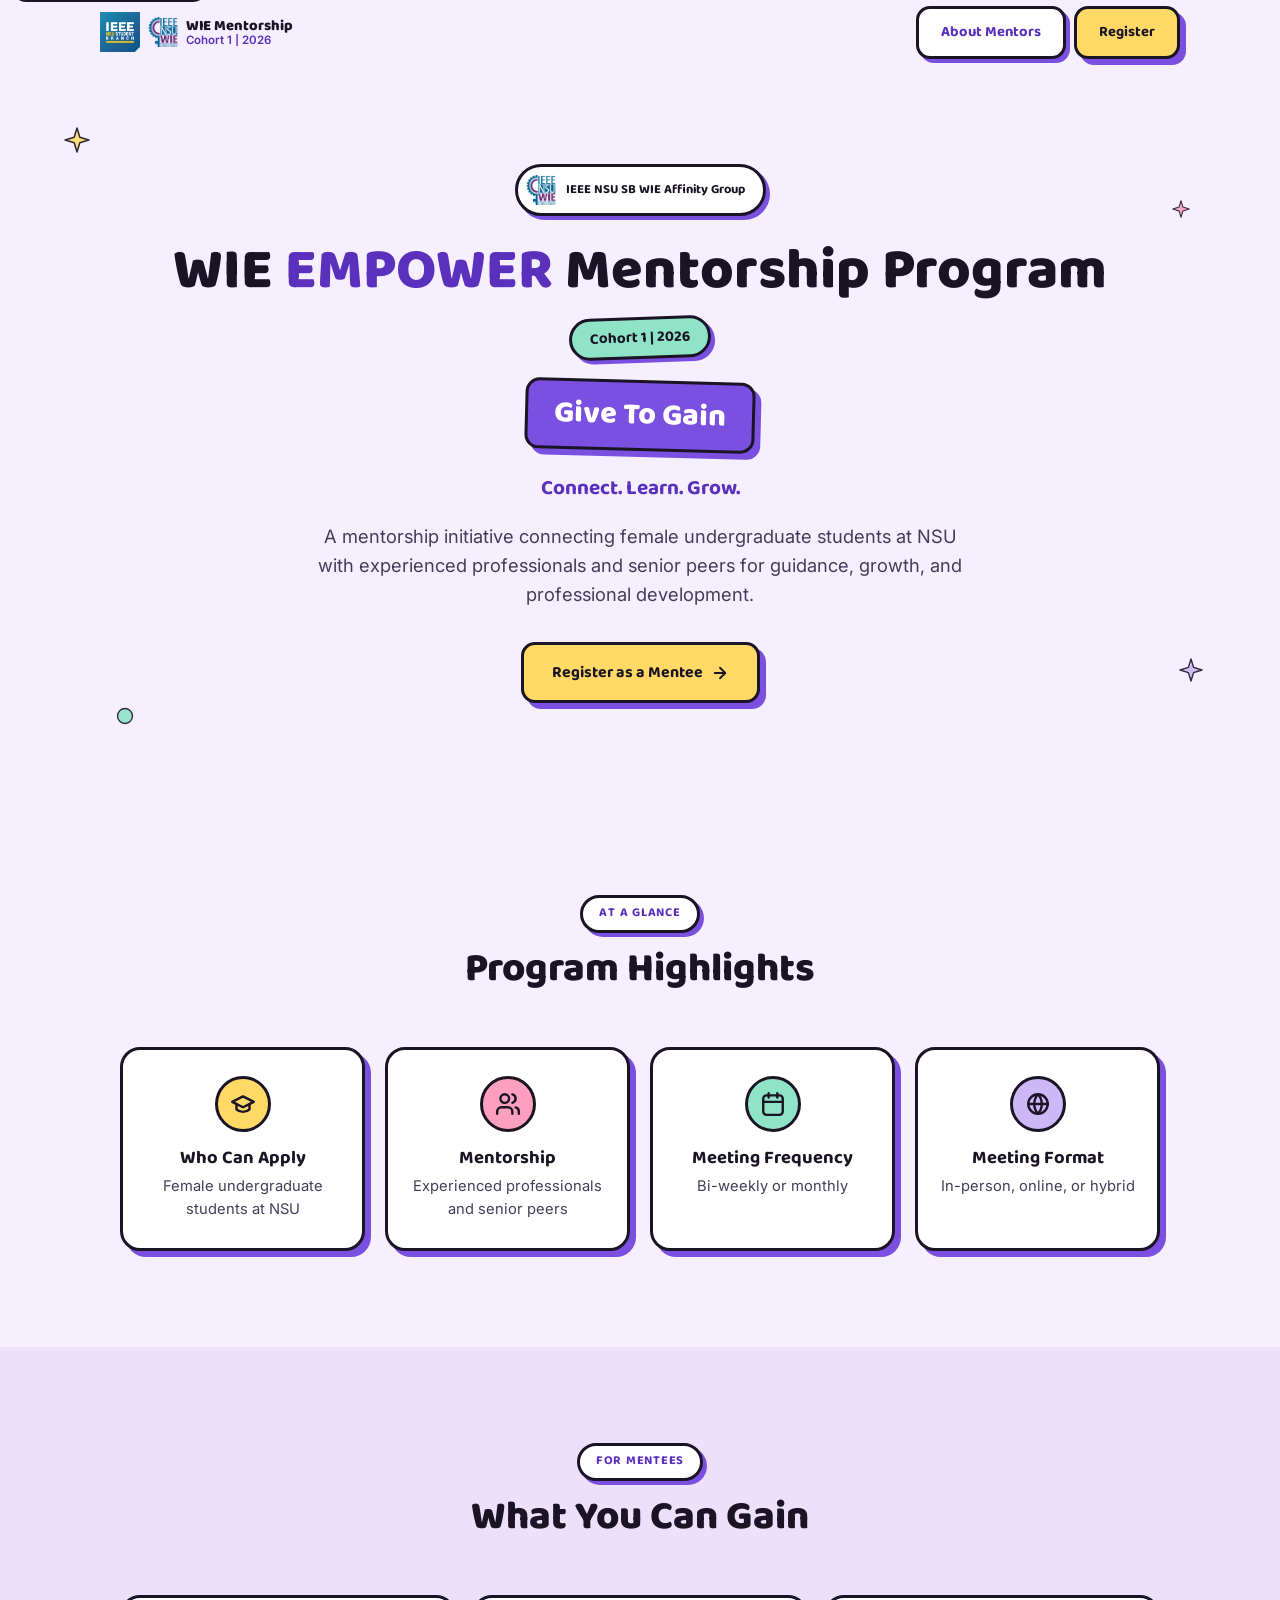
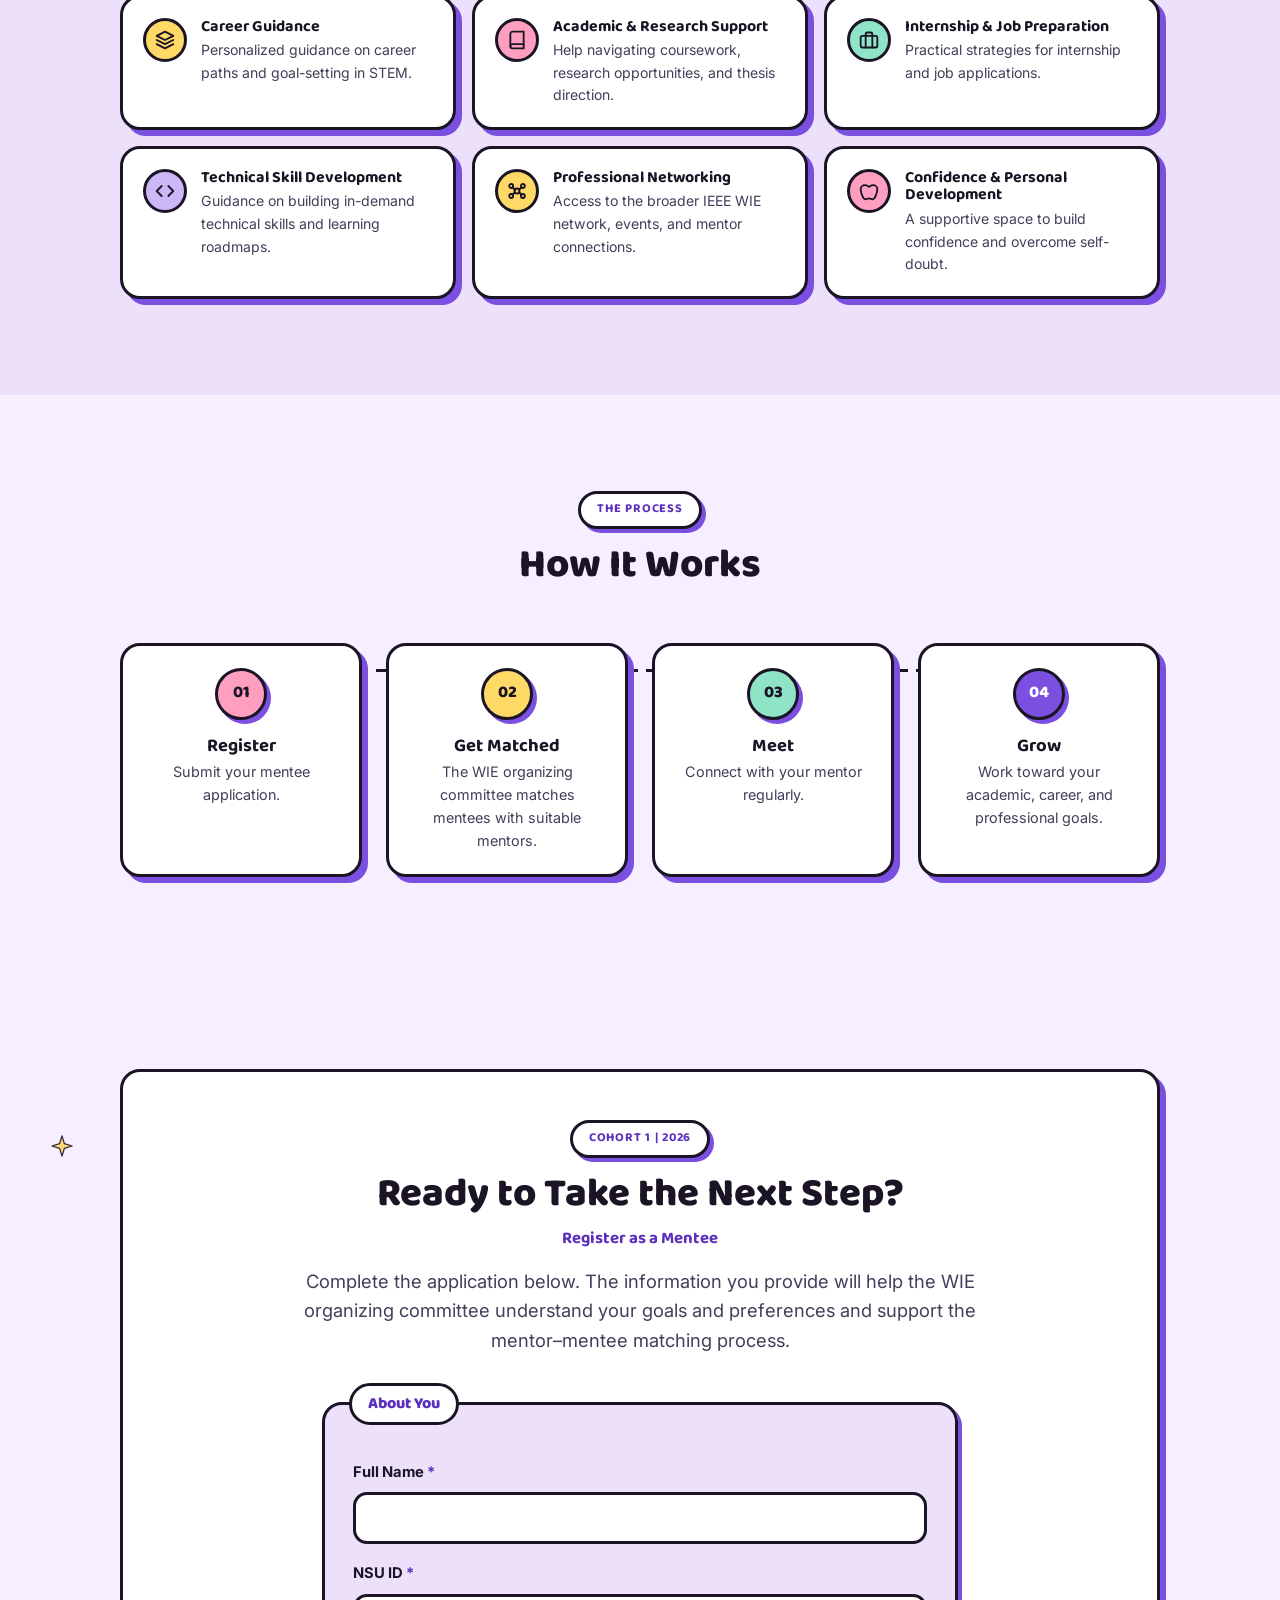
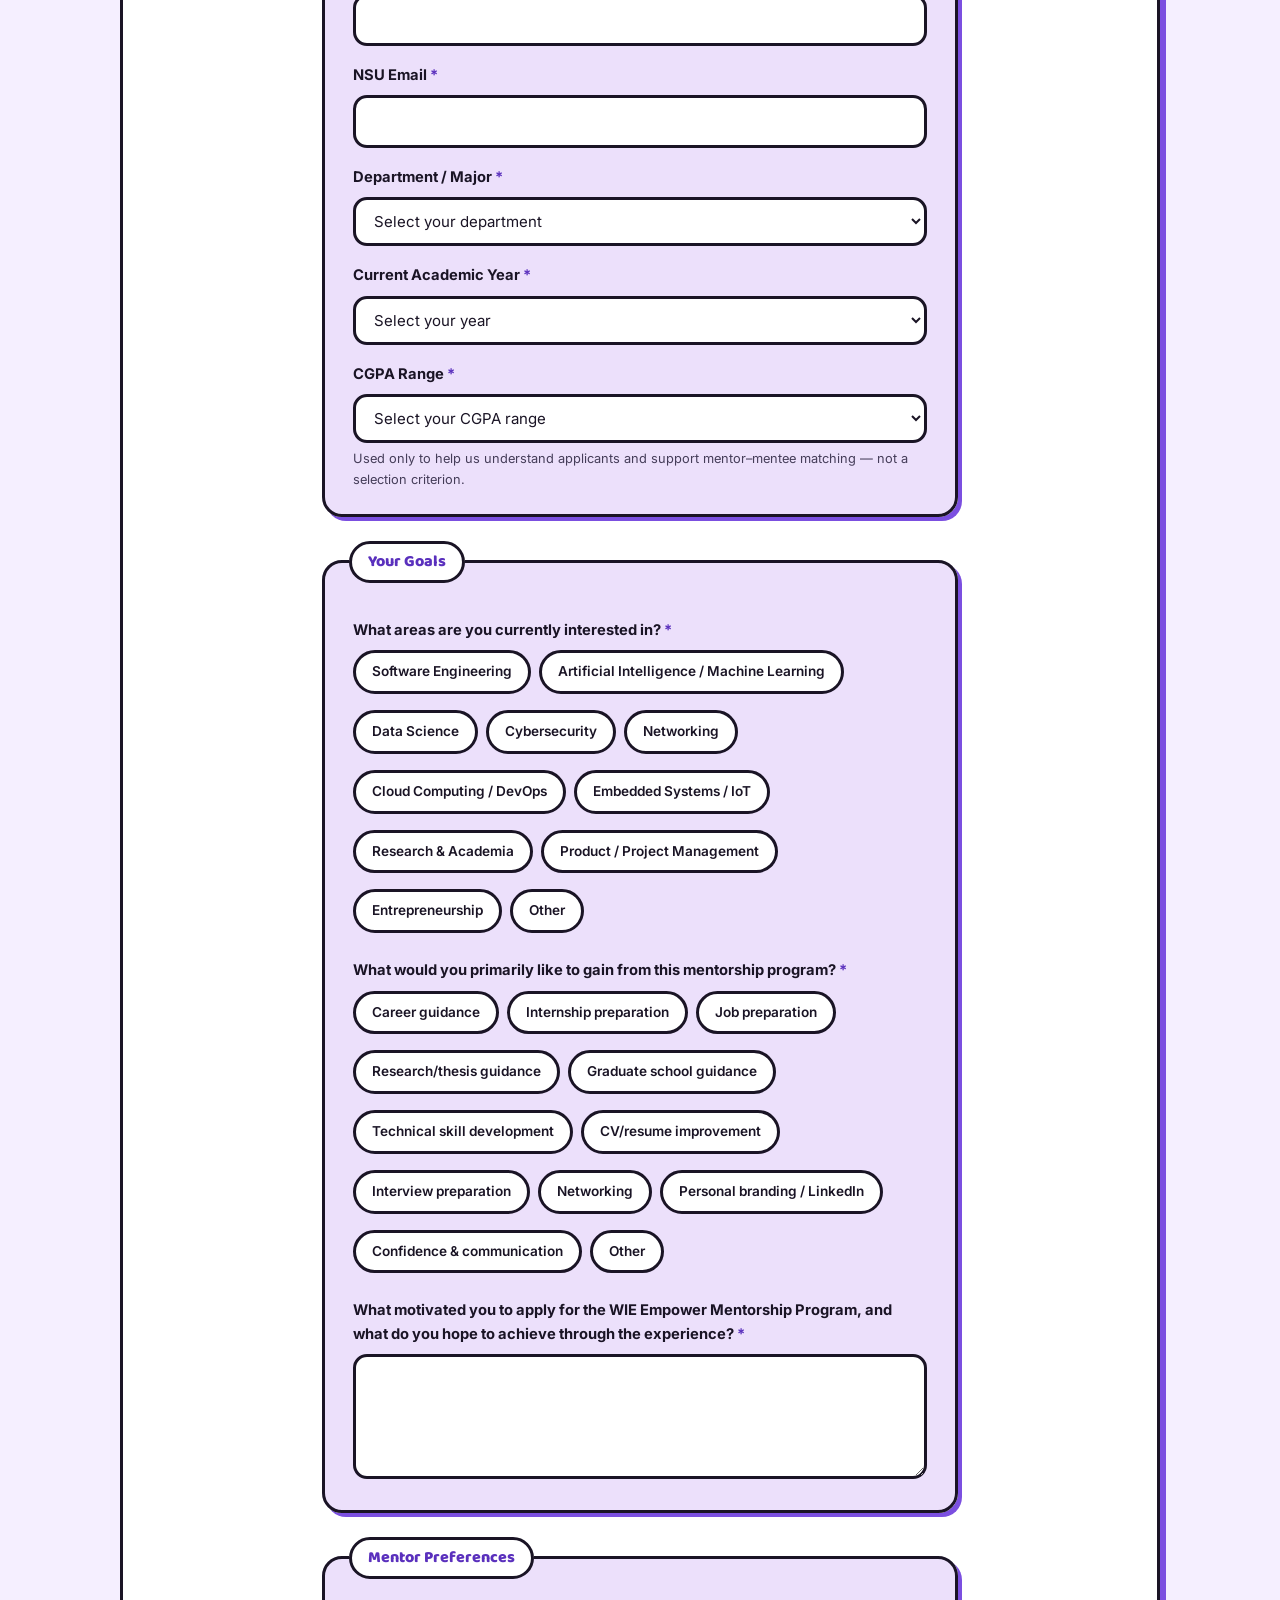
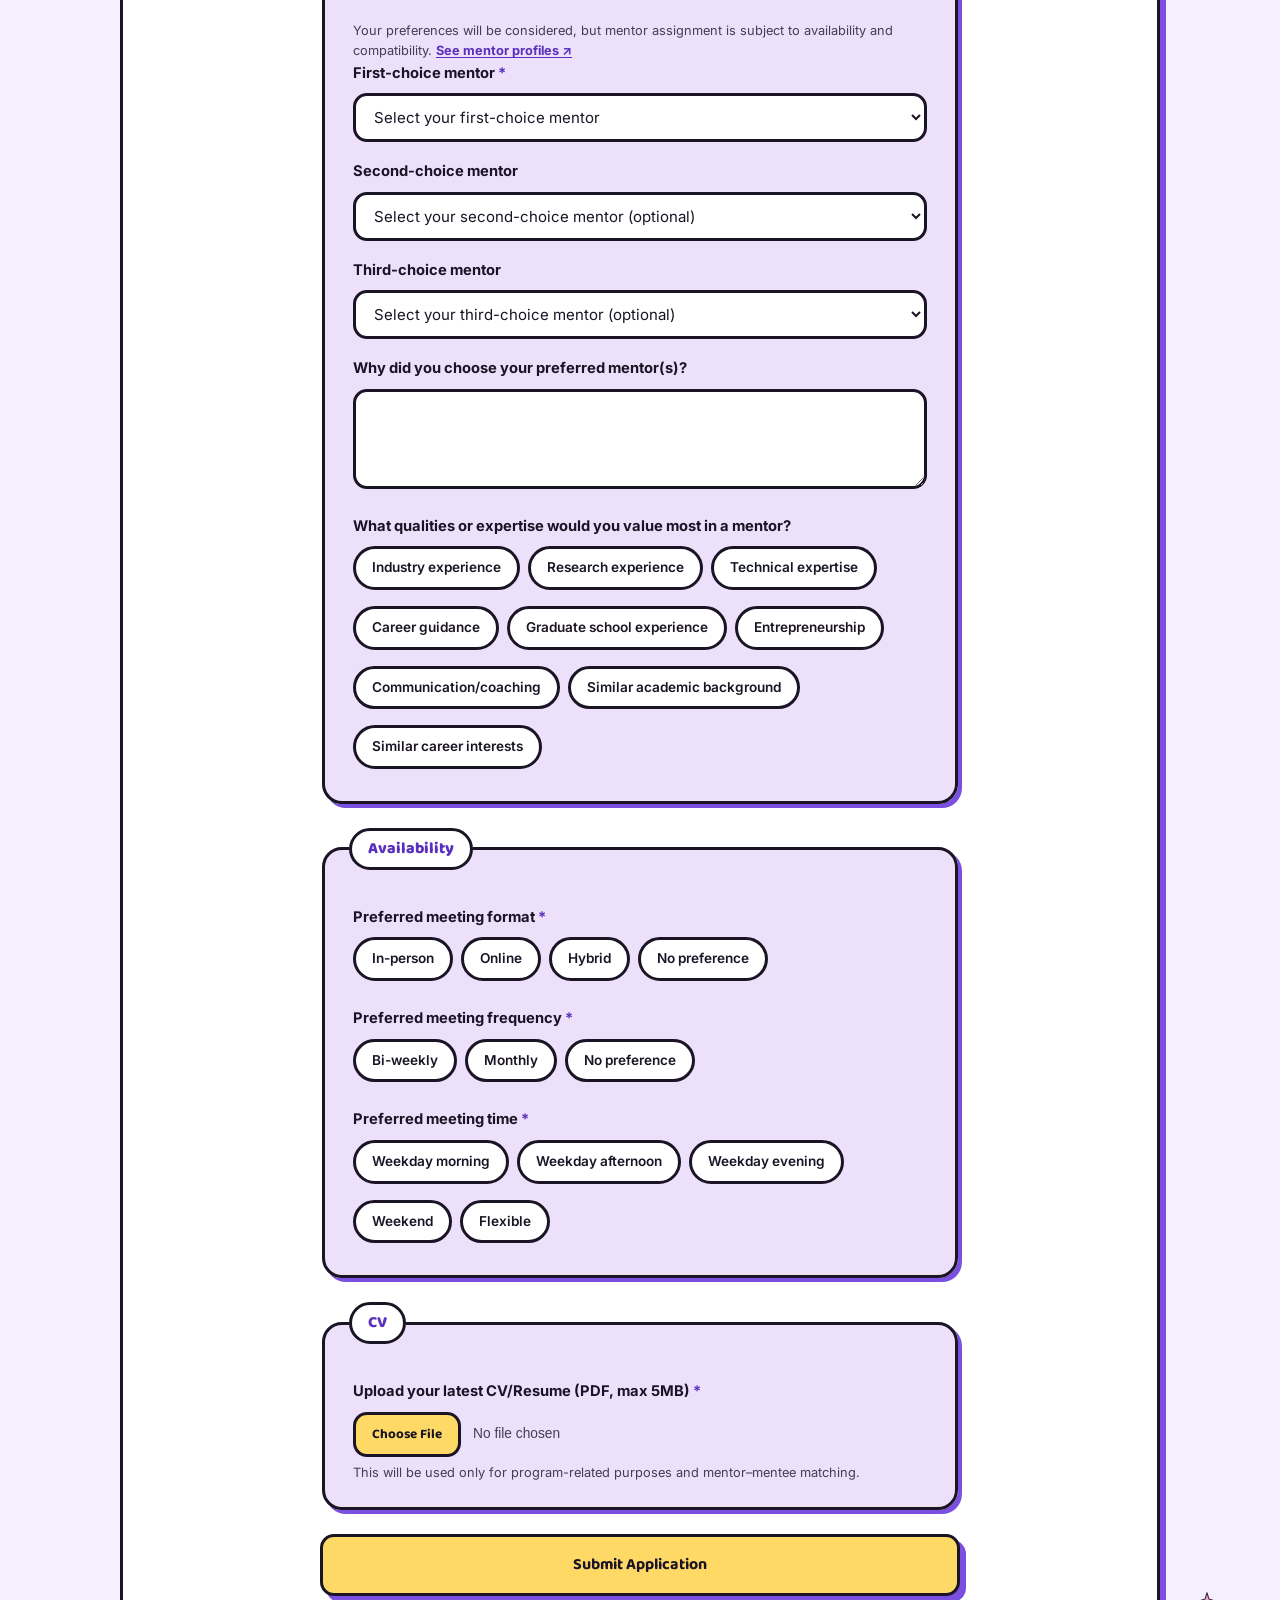
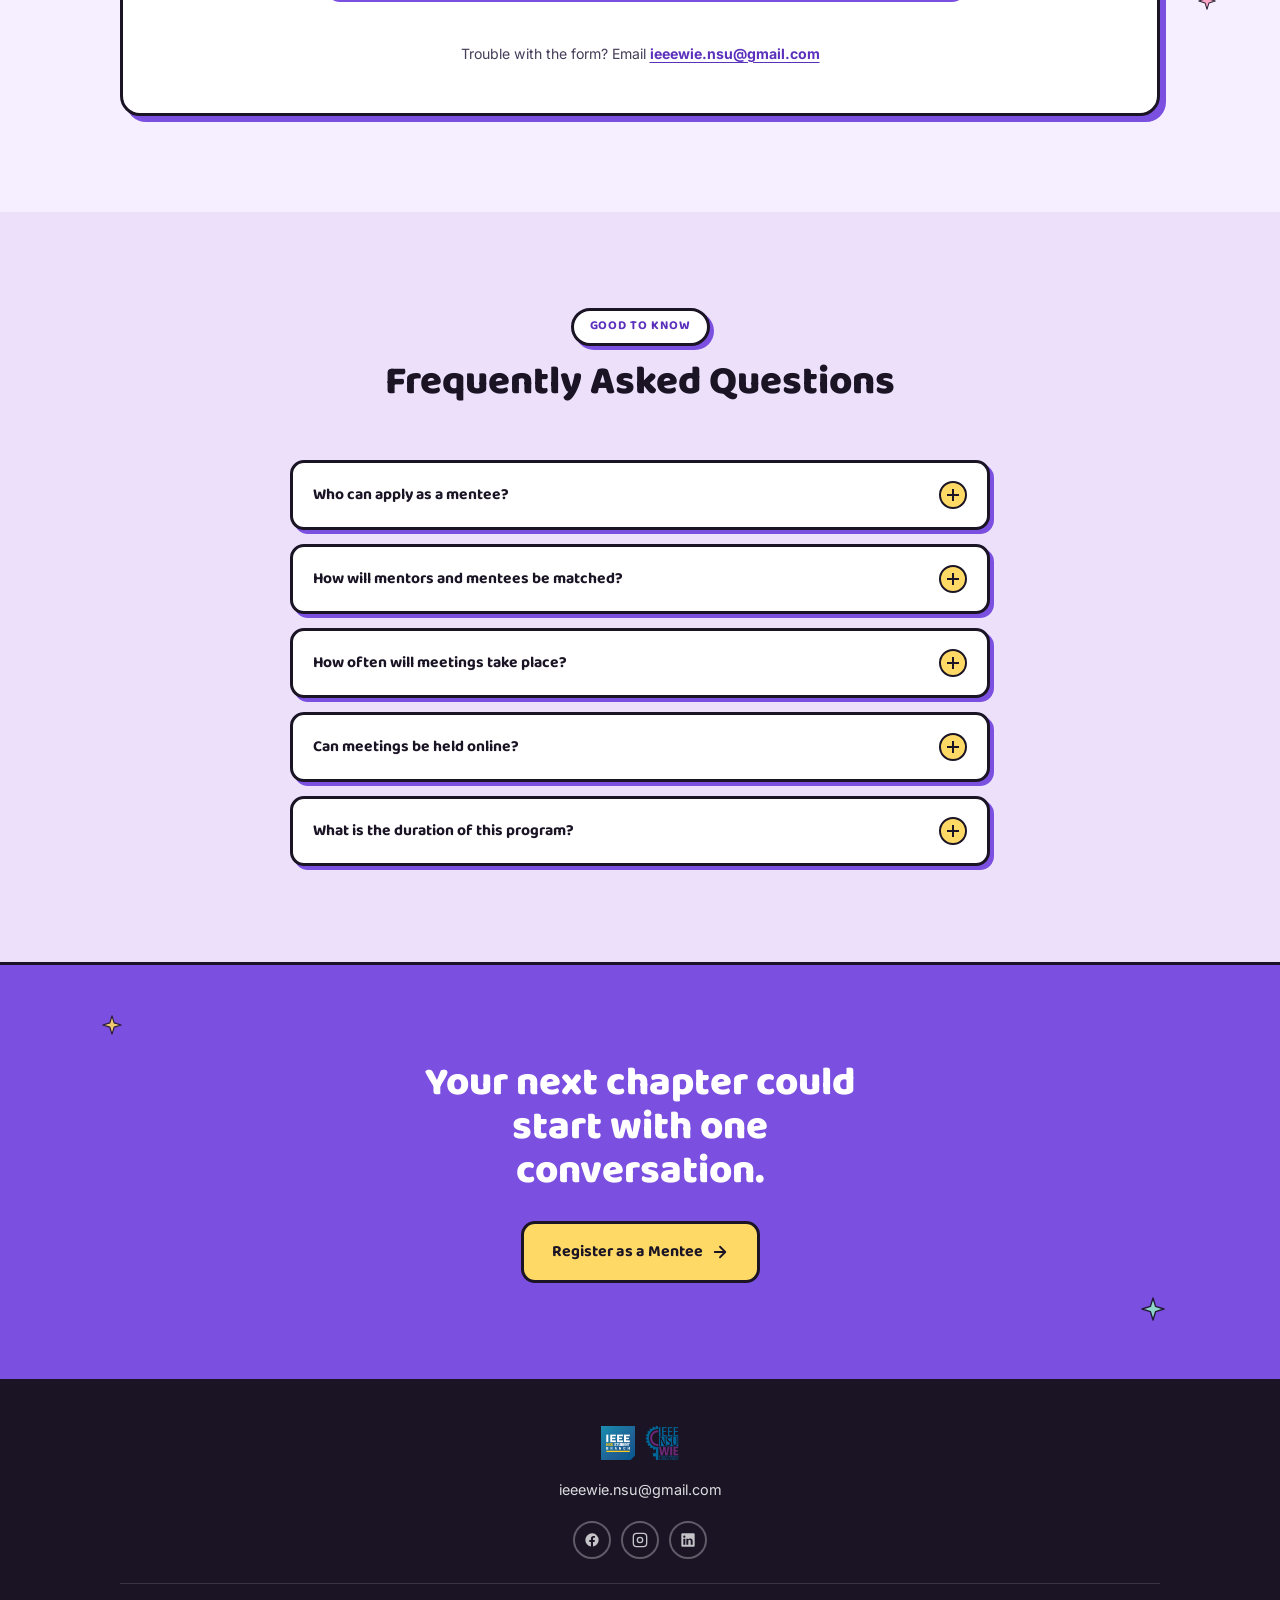
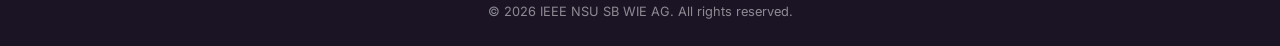
==== index.html @ 75e76dad "made few changes" ====
<!DOCTYPE html>
<html lang="en">
<head>
<meta charset="UTF-8" />
<meta name="viewport" content="width=device-width, initial-scale=1.0" />
<title>WIE Empower Mentorship Program — Cohort 1 | 2026</title>
<meta name="description" content="Register as a mentee in the WIE Empower Mentorship Program, Cohort 1 | 2026 — a mentorship initiative by the IEEE NSU SB WIE Affinity Group for female undergraduate students at NSU. Give To Gain." />

<link rel="icon" type="image/png" href="assets/images/favicon/favicon-96x96.png" sizes="96x96" />
<link rel="shortcut icon" href="assets/images/favicon/favicon.ico" />
<link rel="apple-touch-icon" sizes="180x180" href="assets/images/favicon/apple-touch-icon.png" />
<link rel="manifest" href="assets/images/favicon/site.webmanifest" />

<link rel="preconnect" href="https://fonts.googleapis.com" />
<link rel="preconnect" href="https://fonts.gstatic.com" crossorigin />
<link href="https://fonts.googleapis.com/css2?family=Baloo+2:wght@600;700;800&family=Inter:wght@400;500;600;700&display=swap" rel="stylesheet" />

<link rel="stylesheet" href="css/style.css" />
</head>
<body>

<a class="skip-link" href="#main">Skip to main content</a>

<!-- ============ HEADER ============ -->
<header class="site-header" id="siteHeader">
  <div class="container">
    <div class="brand">
      <img src="assets/images/ieee-nsu-logo.png" alt="IEEE NSU Student Branch logo" />
      <img src="assets/images/wie-logo.png" alt="" aria-hidden="true" style="height:30px;" />
      <div class="brand-text">
        <strong>WIE Mentorship</strong>
        <span>Cohort 1 | 2026</span>
      </div>
    </div>
    <div class="header-actions">
      <a href="mentors.html" class="btn btn-ghost header-cta">About Mentors</a>
      <a href="#register" class="btn btn-primary header-cta">Register</a>
    </div>
  </div>
</header>

<main id="main">

  <!-- ============ HERO ============ -->
  <section class="hero">
    <svg class="deco deco--slow" style="top:8%; left:5%; width:26px; --rot:-8deg;" viewBox="0 0 24 24" aria-hidden="true"><path fill="#ffd966" stroke="#1a1425" stroke-width="1.4" stroke-linejoin="round" d="M12 1l2.6 8.4L23 12l-8.4 2.6L12 23l-2.6-8.4L1 12l8.4-2.6L12 1z"/></svg>
    <svg class="deco deco--fast" style="top:18%; right:7%; width:18px; --rot:10deg;" viewBox="0 0 24 24" aria-hidden="true"><path fill="#ff9fc0" stroke="#1a1425" stroke-width="1.4" stroke-linejoin="round" d="M12 1l2.6 8.4L23 12l-8.4 2.6L12 23l-2.6-8.4L1 12l8.4-2.6L12 1z"/></svg>
    <svg class="deco" style="bottom:10%; left:9%; width:20px; --rot:6deg;" viewBox="0 0 24 24" aria-hidden="true"><circle cx="12" cy="12" r="9" fill="#8fe3c7" stroke="#1a1425" stroke-width="1.6"/></svg>
    <svg class="deco deco--spin" style="bottom:16%; right:6%; width:24px; --rot:-6deg;" viewBox="0 0 24 24" aria-hidden="true"><path fill="#cdb8f7" stroke="#1a1425" stroke-width="1.4" stroke-linejoin="round" d="M12 1l2.6 8.4L23 12l-8.4 2.6L12 23l-2.6-8.4L1 12l8.4-2.6L12 1z"/></svg>

    <div class="container">
      <div class="hero-lockup" data-reveal>
        <img src="assets/images/wie-logo.png" alt="IEEE NSU SB WIE Affinity Group logo" />
        <span>IEEE NSU SB WIE Affinity Group</span>
      </div>

      <h1 data-reveal style="--reveal-delay:60ms;">WIE <span class="accent">EMPOWER </span>Mentorship Program</h1>

      <div data-reveal style="--reveal-delay:120ms;">
        <span class="hero-cohort">Cohort 1 | 2026</span>
      </div>

      <div data-reveal style="--reveal-delay:180ms;">
        <span class="hero-theme">Give To Gain</span>
      </div>

      <p class="hero-tagline" data-reveal style="--reveal-delay:220ms;">Connect. Learn. Grow.</p>

      <p class="lede" data-reveal style="--reveal-delay:260ms;">A mentorship initiative connecting female undergraduate students at NSU with experienced professionals and senior peers for guidance, growth, and professional development.</p>

      <div class="hero-actions" data-reveal style="--reveal-delay:320ms;">
        <a href="#register" class="btn btn-primary">
          Register as a Mentee
          <svg viewBox="0 0 24 24" fill="none" stroke="currentColor" stroke-width="2.4" stroke-linecap="round" stroke-linejoin="round"><line x1="5" y1="12" x2="19" y2="12"></line><polyline points="12 5 19 12 12 19"></polyline></svg>
        </a>
      </div>
    </div>
  </section>

  <!-- ============ PROGRAM HIGHLIGHTS ============ -->
  <section class="section" id="highlights">
    <div class="container">
      <div class="section-head" data-reveal>
        <span class="eyebrow">At a Glance</span>
        <h2>Program Highlights</h2>
      </div>

      <div class="highlight-grid">
        <article class="highlight-card panel" data-reveal>
          <div class="icon-badge">
            <svg viewBox="0 0 24 24" fill="none" stroke="#1a1425" stroke-width="2.2" stroke-linecap="round" stroke-linejoin="round"><path d="M22 10 12 5 2 10l10 5 10-5z"></path><path d="M6 12v5c3 3 9 3 12 0v-5"></path></svg>
          </div>
          <h3>Who Can Apply</h3>
          <p>Female undergraduate students at NSU</p>
        </article>

        <article class="highlight-card panel" data-reveal style="--reveal-delay:80ms;">
          <div class="icon-badge">
            <svg viewBox="0 0 24 24" fill="none" stroke="#1a1425" stroke-width="2.2" stroke-linecap="round" stroke-linejoin="round"><path d="M16 21v-2a4 4 0 0 0-4-4H6a4 4 0 0 0-4 4v2"></path><circle cx="9" cy="7" r="4"></circle><path d="M22 21v-2a4 4 0 0 0-3-3.87"></path><path d="M16 3.13a4 4 0 0 1 0 7.75"></path></svg>
          </div>
          <h3>Mentorship</h3>
          <p>Experienced professionals and senior peers</p>
        </article>

        <article class="highlight-card panel" data-reveal style="--reveal-delay:160ms;">
          <div class="icon-badge">
            <svg viewBox="0 0 24 24" fill="none" stroke="#1a1425" stroke-width="2.2" stroke-linecap="round" stroke-linejoin="round"><rect x="3" y="4" width="18" height="18" rx="3"></rect><line x1="16" y1="2" x2="16" y2="6"></line><line x1="8" y1="2" x2="8" y2="6"></line><line x1="3" y1="10" x2="21" y2="10"></line></svg>
          </div>
          <h3>Meeting Frequency</h3>
          <p>Bi-weekly or monthly</p>
        </article>

        <article class="highlight-card panel" data-reveal style="--reveal-delay:240ms;">
          <div class="icon-badge">
            <svg viewBox="0 0 24 24" fill="none" stroke="#1a1425" stroke-width="2.2" stroke-linecap="round" stroke-linejoin="round"><circle cx="12" cy="12" r="9"></circle><line x1="3" y1="12" x2="21" y2="12"></line><path d="M12 3a13.5 13.5 0 0 1 3.5 9A13.5 13.5 0 0 1 12 21 13.5 13.5 0 0 1 8.5 12 13.5 13.5 0 0 1 12 3z"></path></svg>
          </div>
          <h3>Meeting Format</h3>
          <p>In-person, online, or hybrid</p>
        </article>
      </div>
    </div>
  </section>

  <!-- ============ WHAT YOU CAN GAIN ============ -->
  <section class="section" id="gain" style="background:var(--bg-panel);">
    <div class="container">
      <div class="section-head" data-reveal>
        <span class="eyebrow">For Mentees</span>
        <h2>What You Can Gain</h2>
      </div>

      <div class="gain-grid">
        <article class="gain-card panel" data-reveal>
          <div class="icon-badge">
            <svg viewBox="0 0 24 24" fill="none" stroke="#1a1425" stroke-width="2.2" stroke-linecap="round" stroke-linejoin="round"><path d="M12 2 2 7l10 5 10-5-10-5z"></path><path d="M2 17l10 5 10-5"></path><path d="M2 12l10 5 10-5"></path></svg>
          </div>
          <div>
            <h3>Career Guidance</h3>
            <p>Personalized guidance on career paths and goal-setting in STEM.</p>
          </div>
        </article>

        <article class="gain-card panel" data-reveal style="--reveal-delay:60ms;">
          <div class="icon-badge">
            <svg viewBox="0 0 24 24" fill="none" stroke="#1a1425" stroke-width="2.2" stroke-linecap="round" stroke-linejoin="round"><path d="M4 19.5A2.5 2.5 0 0 1 6.5 17H20"></path><path d="M6.5 2H20v20H6.5A2.5 2.5 0 0 1 4 19.5v-15A2.5 2.5 0 0 1 6.5 2z"></path></svg>
          </div>
          <div>
            <h3>Academic &amp; Research Support</h3>
            <p>Help navigating coursework, research opportunities, and thesis direction.</p>
          </div>
        </article>

        <article class="gain-card panel" data-reveal style="--reveal-delay:120ms;">
          <div class="icon-badge">
            <svg viewBox="0 0 24 24" fill="none" stroke="#1a1425" stroke-width="2.2" stroke-linecap="round" stroke-linejoin="round"><rect x="2" y="7" width="20" height="14" rx="2"></rect><path d="M16 21V5a2 2 0 0 0-2-2h-4a2 2 0 0 0-2 2v16"></path></svg>
          </div>
          <div>
            <h3>Internship &amp; Job Preparation</h3>
            <p>Practical strategies for internship and job applications.</p>
          </div>
        </article>

        <article class="gain-card panel" data-reveal style="--reveal-delay:180ms;">
          <div class="icon-badge">
            <svg viewBox="0 0 24 24" fill="none" stroke="#1a1425" stroke-width="2.2" stroke-linecap="round" stroke-linejoin="round"><polyline points="16 18 22 12 16 6"></polyline><polyline points="8 6 2 12 8 18"></polyline></svg>
          </div>
          <div>
            <h3>Technical Skill Development</h3>
            <p>Guidance on building in-demand technical skills and learning roadmaps.</p>
          </div>
        </article>

        <article class="gain-card panel" data-reveal style="--reveal-delay:240ms;">
          <div class="icon-badge">
            <svg viewBox="0 0 24 24" fill="none" stroke="#1a1425" stroke-width="2.2" stroke-linecap="round" stroke-linejoin="round"><circle cx="12" cy="12" r="3"></circle><circle cx="5" cy="6" r="2.4"></circle><circle cx="19" cy="6" r="2.4"></circle><circle cx="5" cy="18" r="2.4"></circle><circle cx="19" cy="18" r="2.4"></circle><line x1="9.5" y1="10.5" x2="6.5" y2="7.5"></line><line x1="14.5" y1="10.5" x2="17.5" y2="7.5"></line><line x1="9.5" y1="13.5" x2="6.5" y2="16.5"></line><line x1="14.5" y1="13.5" x2="17.5" y2="16.5"></line></svg>
          </div>
          <div>
            <h3>Professional Networking</h3>
            <p>Access to the broader IEEE WIE network, events, and mentor connections.</p>
          </div>
        </article>

        <article class="gain-card panel" data-reveal style="--reveal-delay:300ms;">
          <div class="icon-badge">
            <svg viewBox="0 0 24 24" fill="none" stroke="#1a1425" stroke-width="2.2" stroke-linecap="round" stroke-linejoin="round"><path d="M12 20.94c1.5 0 2.75 1.06 4 1.06 3 0 6-8 6-12.22A4.91 4.91 0 0 0 17 5c-2.22 0-4 1.44-5 2-1-.56-2.78-2-5-2a4.9 4.9 0 0 0-5 4.78C2 14 5 22 8 22c1.25 0 2.5-1.06 4-1.06z"></path></svg>
          </div>
          <div>
            <h3>Confidence &amp; Personal Development</h3>
            <p>A supportive space to build confidence and overcome self-doubt.</p>
          </div>
        </article>
      </div>
    </div>
  </section>

  <!-- ============ HOW IT WORKS ============ -->
  <section class="section" id="how-it-works">
    <div class="container">
      <div class="section-head" data-reveal>
        <span class="eyebrow">The Process</span>
        <h2>How It Works</h2>
      </div>

      <div class="steps">
        <div class="step-connector" aria-hidden="true"></div>

        <div class="step-card panel" data-reveal>
          <div class="step-num">01</div>
          <div class="step-body">
            <h3>Register</h3>
            <p>Submit your mentee application.</p>
          </div>
        </div>

        <div class="step-card panel" data-reveal style="--reveal-delay:80ms;">
          <div class="step-num">02</div>
          <div class="step-body">
            <h3>Get Matched</h3>
            <p>The WIE organizing committee matches mentees with suitable mentors.</p>
          </div>
        </div>

        <div class="step-card panel" data-reveal style="--reveal-delay:160ms;">
          <div class="step-num">03</div>
          <div class="step-body">
            <h3>Meet</h3>
            <p>Connect with your mentor regularly.</p>
          </div>
        </div>

        <div class="step-card panel" data-reveal style="--reveal-delay:240ms;">
          <div class="step-num">04</div>
          <div class="step-body">
            <h3>Grow</h3>
            <p>Work toward your academic, career, and professional goals.</p>
          </div>
        </div>
      </div>
    </div>
  </section>

  <!-- ============ REGISTRATION ============ -->
  <section class="section register-section" id="register">
    <svg class="deco deco--slow" style="top:4%; left:4%; width:22px; --rot:-10deg;" viewBox="0 0 24 24" aria-hidden="true"><path fill="#ffd966" stroke="#1a1425" stroke-width="1.4" stroke-linejoin="round" d="M12 1l2.6 8.4L23 12l-8.4 2.6L12 23l-2.6-8.4L1 12l8.4-2.6L12 1z"/></svg>
    <svg class="deco deco--fast" style="bottom:5%; right:5%; width:18px; --rot:8deg;" viewBox="0 0 24 24" aria-hidden="true"><path fill="#ff9fc0" stroke="#1a1425" stroke-width="1.4" stroke-linejoin="round" d="M12 1l2.6 8.4L23 12l-8.4 2.6L12 23l-2.6-8.4L1 12l8.4-2.6L12 1z"/></svg>

    <div class="container">
      <div class="register-panel panel" data-reveal>
        <span class="eyebrow">Cohort 1 | 2026</span>
        <h2>Ready to Take the Next Step?</h2>
        <p class="section-sub">Register as a Mentee</p>
        <p class="lede">Complete the application below. The information you provide will help the WIE organizing committee understand your goals and preferences and support the mentor–mentee matching process.</p>

        <form id="registrationForm" class="reg-form" novalidate>

          <fieldset class="form-section">
            <legend>About You</legend>

            <div class="form-field">
              <label for="fullName">Full Name <span class="req">*</span></label>
              <input type="text" id="fullName" name="fullName" autocomplete="name" required />
            </div>

            <div class="form-field">
              <label for="nsuId">NSU ID <span class="req">*</span></label>
              <input type="text" id="nsuId" name="nsuId" inputmode="numeric" required />
            </div>

            <div class="form-field">
              <label for="nsuEmail">NSU Email <span class="req">*</span></label>
              <input type="email" id="nsuEmail" name="nsuEmail" autocomplete="email" required />
            </div>

            <div class="form-field">
              <label for="department">Department / Major <span class="req">*</span></label>
              <select id="department" name="department" required></select>
            </div>

            <div class="form-field">
              <label for="academicYear">Current Academic Year <span class="req">*</span></label>
              <select id="academicYear" name="academicYear" required></select>
            </div>

            <div class="form-field">
              <label for="cgpaRange">CGPA Range <span class="req">*</span></label>
              <select id="cgpaRange" name="cgpaRange" required></select>
              <p class="field-hint">Used only to help us understand applicants and support mentor–mentee matching — not a selection criterion.</p>
            </div>
          </fieldset>

          <fieldset class="form-section">
            <legend>Your Goals</legend>

            <div class="form-field">
              <span class="form-field-label">What areas are you currently interested in? <span class="req">*</span></span>
              <div class="checkbox-grid" id="interestAreasGroup"></div>
              <input type="text" id="interestAreasOther" class="other-input is-hidden" placeholder="Tell us more" />
            </div>

            <div class="form-field">
              <span class="form-field-label">What would you primarily like to gain from this mentorship program? <span class="req">*</span></span>
              <div class="checkbox-grid" id="goalsGroup"></div>
              <input type="text" id="goalsOther" class="other-input is-hidden" placeholder="Tell us more" />
            </div>

            <div class="form-field">
              <label for="whyJoin">What motivated you to apply for the WIE Empower Mentorship Program, and what do you hope to achieve through the experience? <span class="req">*</span></label>
              <textarea id="whyJoin" name="whyJoin" rows="4" required></textarea>
            </div>
          </fieldset>

          <fieldset class="form-section">
            <legend>Mentor Preferences</legend>
            <p class="field-hint">Your preferences will be considered, but mentor assignment is subject to availability and compatibility. <a href="mentors.html" target="_blank" rel="noopener noreferrer">See mentor profiles ↗</a></p>

            <div class="form-field">
              <label for="mentorChoice1">First-choice mentor <span class="req">*</span></label>
              <select id="mentorChoice1" name="mentorChoice1" required></select>
            </div>

            <div class="form-field">
              <label for="mentorChoice2">Second-choice mentor</label>
              <select id="mentorChoice2" name="mentorChoice2"></select>
            </div>

            <div class="form-field">
              <label for="mentorChoice3">Third-choice mentor</label>
              <select id="mentorChoice3" name="mentorChoice3"></select>
            </div>

            <p class="field-error is-hidden" id="mentorChoiceError">Please choose a different mentor for each preference.</p>

            <div class="form-field">
              <label for="whyMentor">Why did you choose your preferred mentor(s)?</label>
              <textarea id="whyMentor" name="whyMentor" rows="3"></textarea>
            </div>

            <div class="form-field">
              <span class="form-field-label">What qualities or expertise would you value most in a mentor?</span>
              <div class="checkbox-grid" id="mentorQualitiesGroup"></div>
            </div>
          </fieldset>

          <fieldset class="form-section">
            <legend>Availability</legend>

            <div class="form-field">
              <span class="form-field-label">Preferred meeting format <span class="req">*</span></span>
              <div class="radio-grid" id="meetingFormatGroup"></div>
            </div>

            <div class="form-field">
              <span class="form-field-label">Preferred meeting frequency <span class="req">*</span></span>
              <div class="radio-grid" id="meetingFrequencyGroup"></div>
            </div>

            <div class="form-field">
              <span class="form-field-label">Preferred meeting time <span class="req">*</span></span>
              <div class="radio-grid" id="meetingTimeGroup"></div>
            </div>
          </fieldset>

          <fieldset class="form-section">
            <legend>CV</legend>

            <div class="form-field">
              <label for="cvFile">Upload your latest CV/Resume (PDF, max 5MB) <span class="req">*</span></label>
              <input type="file" id="cvFile" name="cvFile" accept="application/pdf" required />
              <p class="field-hint">This will be used only for program-related purposes and mentor–mentee matching.</p>
              <p class="field-error is-hidden" id="cvFileError"></p>
            </div>
          </fieldset>

          <div class="form-submit">
            <button type="submit" class="btn btn-primary btn-block" id="submitBtn">
              <span class="btn-label">Submit Application</span>
            </button>
            <p class="form-status" id="formStatus" role="status" aria-live="polite"></p>
          </div>
        </form>

        <p class="form-help">Trouble with the form? Email <a id="formHelpEmail" href="#"></a></p>
      </div>
    </div>
  </section>

  <!-- ============ FAQ ============ -->
  <section class="section" id="faq" style="background:var(--bg-panel);">
    <div class="container">
      <div class="section-head" data-reveal>
        <span class="eyebrow">Good to Know</span>
        <h2>Frequently Asked Questions</h2>
      </div>

      <div class="faq-list" data-reveal>
        <div class="faq-item">
          <button class="faq-question" aria-expanded="false">
            Who can apply as a mentee?
            <span class="plus"></span>
          </button>
          <div class="faq-answer">
            <div class="faq-answer-inner">
              <p>Female undergraduate students at NSU.</p>
            </div>
          </div>
        </div>

        <div class="faq-item">
          <button class="faq-question" aria-expanded="false">
            How will mentors and mentees be matched?
            <span class="plus"></span>
          </button>
          <div class="faq-answer">
            <div class="faq-answer-inner">
              <p>The WIE organizing committee will match participants based on compatibility, goals, interests, and preferences.</p>
            </div>
          </div>
        </div>

        <div class="faq-item">
          <button class="faq-question" aria-expanded="false">
            How often will meetings take place?
            <span class="plus"></span>
          </button>
          <div class="faq-answer">
            <div class="faq-answer-inner">
              <p>Bi-weekly or monthly, depending on the mentor–mentee arrangement.</p>
            </div>
          </div>
        </div>

        <div class="faq-item">
          <button class="faq-question" aria-expanded="false">
            Can meetings be held online?
            <span class="plus"></span>
          </button>
          <div class="faq-answer">
            <div class="faq-answer-inner">
              <p>Yes. Meetings may be in-person, virtual, or hybrid.</p>
            </div>
          </div>
        </div>

        <div class="faq-item">
          <button class="faq-question" aria-expanded="false">
            What is the duration of this program?
            <span class="plus"></span>
          </button>
          <div class="faq-answer">
            <div class="faq-answer-inner">
              <p>The duration is six months.</p>
            </div>
          </div>
        </div>
      </div>
    </div>
  </section>

  <!-- ============ FINAL CTA ============ -->
  <section class="final-cta">
    <svg class="deco deco--slow" style="top:12%; left:8%; width:20px; --rot:-8deg;" viewBox="0 0 24 24" aria-hidden="true"><path fill="#ffd966" stroke="#1a1425" stroke-width="1.4" stroke-linejoin="round" d="M12 1l2.6 8.4L23 12l-8.4 2.6L12 23l-2.6-8.4L1 12l8.4-2.6L12 1z"/></svg>
    <svg class="deco deco--fast" style="bottom:14%; right:9%; width:24px; --rot:10deg;" viewBox="0 0 24 24" aria-hidden="true"><path fill="#8fe3c7" stroke="#1a1425" stroke-width="1.4" stroke-linejoin="round" d="M12 1l2.6 8.4L23 12l-8.4 2.6L12 23l-2.6-8.4L1 12l8.4-2.6L12 1z"/></svg>

    <div class="container" data-reveal>
      <h2>Your next chapter could start with one conversation.</h2>
      <a href="#register" class="btn btn-primary">
        Register as a Mentee
        <svg viewBox="0 0 24 24" fill="none" stroke="currentColor" stroke-width="2.4" stroke-linecap="round" stroke-linejoin="round"><line x1="5" y1="12" x2="19" y2="12"></line><polyline points="12 5 19 12 12 19"></polyline></svg>
      </a>
    </div>
  </section>

</main>

<!-- ============ FOOTER ============ -->
<footer class="site-footer">
  <div class="container">
    <div class="footer-brand">
      <img src="assets/images/ieee-nsu-logo.png" alt="IEEE NSU Student Branch logo" />
      <img src="assets/images/wie-logo.png" alt="" aria-hidden="true" />
      <!-- <strong>IEEE NSU SB WIE Affinity Group</strong> -->
    </div>

    <div class="footer-contact">
      <a href="mailto:ieeewie.nsu@gmail.com" class="js-contact-email">ieeewie.nsu@gmail.com</a>
      
    </div>

    <div class="footer-social">
      <a href="#" class="js-social-facebook" aria-label="Facebook" target="_blank" rel="noopener noreferrer">
        <svg viewBox="0 0 24 24" fill="currentColor"><path d="M22 12a10 10 0 1 0-11.6 9.9v-7H7.9V12h2.5V9.8c0-2.5 1.5-3.9 3.8-3.9 1.1 0 2.2.2 2.2.2v2.5h-1.3c-1.2 0-1.6.8-1.6 1.6V12h2.8l-.4 2.9h-2.4v7A10 10 0 0 0 22 12z"></path></svg>
      </a>
      <a href="#" class="js-social-instagram" aria-label="Instagram" target="_blank" rel="noopener noreferrer">
        <svg viewBox="0 0 24 24" fill="none" stroke="currentColor" stroke-width="2"><rect x="2" y="2" width="20" height="20" rx="5"></rect><circle cx="12" cy="12" r="4"></circle><line x1="17.5" y1="6.5" x2="17.5" y2="6.5"></line></svg>
      </a>
      <a href="#" class="js-social-linkedin" aria-label="LinkedIn" target="_blank" rel="noopener noreferrer">
        <svg viewBox="0 0 24 24" fill="currentColor"><path d="M20.5 2h-17A1.5 1.5 0 0 0 2 3.5v17A1.5 1.5 0 0 0 3.5 22h17a1.5 1.5 0 0 0 1.5-1.5v-17A1.5 1.5 0 0 0 20.5 2zM8 19H5v-9h3zM6.5 8.7A1.7 1.7 0 1 1 6.5 5.3a1.7 1.7 0 0 1 0 3.4zM19 19h-3v-4.7c0-1.1 0-2.6-1.6-2.6s-1.9 1.2-1.9 2.5V19h-3v-9h2.9v1.3h.1c.4-.8 1.4-1.6 2.9-1.6 3.1 0 3.6 2 3.6 4.6z"></path></svg>
      </a>
    </div>

    <div class="footer-bottom">© 2026 IEEE NSU SB WIE AG. All rights reserved.</div>
  </div>
</footer>

<script src="js/config.js"></script>
<script src="js/form.js"></script>
<script src="js/main.js"></script>
</body>
</html>
---- css/style.css ----
/* ==========================================================================
   INSB WIE Mentorship Program — Cohort 1 | 2026
   Mobile-first stylesheet. Organized by:
   Reset > Tokens > Base > Utilities > Decorations > Components > Sections > Breakpoints
   ========================================================================== */

/* ---------- Reset ---------- */
*, *::before, *::after { box-sizing: border-box; }
html, body, h1, h2, h3, h4, p, ul, ol, figure { margin: 0; padding: 0; }
ul, ol { list-style: none; }
img { max-width: 100%; display: block; }
a { color: inherit; text-decoration: none; }
button { font: inherit; color: inherit; background: none; border: none; cursor: pointer; }
html { scroll-behavior: smooth; }
body { overflow-x: hidden; }

@media (prefers-reduced-motion: reduce) {
  html { scroll-behavior: auto; }
  *, *::before, *::after {
    animation-duration: 0.01ms !important;
    animation-iteration-count: 1 !important;
    transition-duration: 0.01ms !important;
    scroll-behavior: auto !important;
  }
}

/* ---------- Design tokens ---------- */
:root {
  --bg: #f5efff;
  --bg-panel: #ece0fb;
  --purple: #7b4fe0;
  --purple-deep: #5a30bd;
  --purple-soft: #cdb8f7;
  --ink: #1a1425;
  --white: #ffffff;
  --text-body: #453d59;
  --yellow: #ffd966;
  --pink: #ff9fc0;
  --mint: #8fe3c7;
  --success: #2f8f5b;

  --font-display: "Baloo 2", "Segoe UI", system-ui, sans-serif;
  --font-body: "Inter", "Segoe UI", system-ui, sans-serif;

  --container: 1080px;
  --outline: 3px;
  --r-lg: 28px;
  --r-md: 20px;
  --r-sm: 14px;

  --shadow: 6px 6px 0 var(--purple);
  --shadow-sm: 4px 4px 0 var(--purple);
  --shadow-pressed: 2px 2px 0 var(--purple);

  --ease: cubic-bezier(0.34, 1.2, 0.4, 1);
  --header-h: 68px;
}

/* ---------- Base ---------- */
body {
  font-family: var(--font-body);
  background: var(--bg);
  color: var(--text-body);
  line-height: 1.6;
  -webkit-font-smoothing: antialiased;
}

h1, h2, h3, h4 {
  font-family: var(--font-display);
  color: var(--ink);
  line-height: 1.1;
  font-weight: 700;
}

h1 { font-size: clamp(2.1rem, 8vw, 3.6rem); font-weight: 800; }
h2 { font-size: clamp(1.6rem, 6vw, 2.5rem); font-weight: 800; }
h3 { font-size: 1.15rem; font-weight: 700; }

p { color: var(--text-body); }

.lede {
  font-size: clamp(1rem, 3.6vw, 1.15rem);
  color: var(--text-body);
  max-width: 56ch;
  margin-inline: auto;
}

.lede a {
  color: var(--purple-deep);
  font-weight: 700;
  text-decoration: underline;
  text-underline-offset: 2px;
}

a:focus-visible,
button:focus-visible,
[tabindex]:focus-visible {
  outline: 3px solid var(--purple-deep);
  outline-offset: 3px;
  border-radius: 4px;
}

.skip-link {
  position: absolute;
  top: -48px;
  left: 12px;
  z-index: 300;
  background: var(--ink);
  color: #fff;
  padding: 12px 18px;
  border-radius: var(--r-sm);
  font-weight: 700;
  transition: top 200ms var(--ease);
}
.skip-link:focus { top: 12px; }

/* ---------- Utilities ---------- */
.container {
  width: 100%;
  max-width: var(--container);
  margin-inline: auto;
  padding-inline: 20px;
}

.section {
  padding-block: clamp(48px, 10vw, 96px);
  position: relative;
}

.section-head {
  text-align: center;
  max-width: 620px;
  margin-inline: auto;
  margin-bottom: clamp(32px, 7vw, 56px);
}

.eyebrow {
  display: inline-flex;
  align-items: center;
  gap: 8px;
  font-family: var(--font-display);
  font-size: 0.78rem;
  font-weight: 700;
  letter-spacing: 0.06em;
  text-transform: uppercase;
  color: var(--purple-deep);
  background: var(--white);
  border: var(--outline) solid var(--ink);
  padding: 6px 16px;
  border-radius: 999px;
  margin-bottom: 14px;
  box-shadow: var(--shadow-sm);
}

.section-sub {
  color: var(--text-body);
  margin-top: 10px;
}

.visually-hidden {
  position: absolute;
  width: 1px; height: 1px;
  overflow: hidden;
  clip: rect(0 0 0 0);
  white-space: nowrap;
}

/* ---------- Buttons ---------- */
.btn {
  display: inline-flex;
  align-items: center;
  justify-content: center;
  gap: 8px;
  font-family: var(--font-display);
  font-weight: 700;
  font-size: 1rem;
  padding: 15px 28px;
  border-radius: var(--r-sm);
  border: var(--outline) solid var(--ink);
  transition: transform 160ms var(--ease), box-shadow 160ms var(--ease);
  white-space: nowrap;
}

.btn-primary {
  background: var(--yellow);
  color: var(--ink);
  box-shadow: var(--shadow);
}

.btn-primary:hover {
  transform: translate(-2px, -2px);
  box-shadow: 8px 8px 0 var(--purple);
}

.btn-primary:active {
  transform: translate(2px, 2px);
  box-shadow: var(--shadow-pressed);
}

.btn-ghost {
  background: var(--white);
  color: var(--purple-deep);
  box-shadow: var(--shadow-sm);
}

.btn-ghost:hover {
  transform: translate(-2px, -2px);
  box-shadow: 6px 6px 0 var(--purple);
}

.btn-ghost:active {
  transform: translate(2px, 2px);
  box-shadow: var(--shadow-pressed);
}

.btn-block { width: 100%; }
.btn svg { width: 18px; height: 18px; flex-shrink: 0; }

/* ---------- Header ---------- */
.site-header {
  position: sticky;
  top: 0;
  z-index: 100;
  height: var(--header-h);
  display: flex;
  align-items: center;
  background: rgba(245, 239, 255, 0.88);
  backdrop-filter: blur(8px);
  border-bottom: var(--outline) solid transparent;
  transition: border-color 200ms var(--ease), background 200ms var(--ease);
}

.site-header.is-scrolled {
  border-bottom-color: var(--ink);
  background: rgba(245, 239, 255, 0.97);
}

.site-header .container {
  display: flex;
  align-items: center;
  justify-content: space-between;
  gap: 12px;
}

.brand {
  display: flex;
  align-items: center;
  gap: 8px;
  min-width: 0;
  flex: 1 1 auto;
  overflow: hidden;
}

.brand img {
  height: 34px;
  width: auto;
  flex-shrink: 0;
}

.brand-text {
  min-width: 0;
  line-height: 1.05;
}

.brand-text strong {
  display: block;
  font-family: var(--font-display);
  font-size: 0.82rem;
  font-weight: 800;
  color: var(--ink);
  white-space: nowrap;
  overflow: hidden;
  text-overflow: ellipsis;
}

.brand-text span {
  display: block;
  font-size: 0.66rem;
  color: var(--purple-deep);
  font-weight: 600;
  white-space: nowrap;
  overflow: hidden;
  text-overflow: ellipsis;
}

.header-actions {
  display: flex;
  align-items: center;
  gap: 8px;
  flex-shrink: 0;
}

.header-cta {
  flex-shrink: 0;
  padding: 10px 16px;
  font-size: 0.86rem;
}

/* ---------- Decorative elements ---------- */
.deco {
  position: absolute;
  pointer-events: none;
  z-index: 0;
  opacity: 0.9;
  animation: float 6s ease-in-out infinite;
}

.deco--slow { animation-duration: 8s; }
.deco--fast { animation-duration: 4.5s; }
.deco--spin { animation: float-spin 10s ease-in-out infinite; }

@keyframes float {
  0%, 100% { transform: translateY(0) rotate(var(--rot, 0deg)); }
  50% { transform: translateY(-14px) rotate(var(--rot, 0deg)); }
}

@keyframes float-spin {
  0%, 100% { transform: translateY(0) rotate(var(--rot, 0deg)); }
  50% { transform: translateY(-10px) rotate(calc(var(--rot, 0deg) + 12deg)); }
}

@media (prefers-reduced-motion: reduce) {
  .deco { animation: none; }
}

/* ---------- Reveal ---------- */
[data-reveal] {
  opacity: 0;
  transform: translateY(22px);
  transition: opacity 620ms var(--ease), transform 620ms var(--ease);
  transition-delay: var(--reveal-delay, 0ms);
}

[data-reveal].is-visible {
  opacity: 1;
  transform: translateY(0);
}

@media (prefers-reduced-motion: reduce) {
  [data-reveal] { opacity: 1; transform: none; transition: none; }
}

/* ---------- Card base (thick outline + offset shadow) ---------- */
.panel {
  background: var(--white);
  border: var(--outline) solid var(--ink);
  border-radius: var(--r-md);
  box-shadow: var(--shadow);
}

/* ---------- Hero ---------- */
.hero {
  position: relative;
  padding-block: clamp(48px, 12vw, 96px) clamp(56px, 12vw, 96px);
  text-align: center;
  overflow: hidden;
}

.hero .container {
  position: relative;
  z-index: 1;
}

.hero-lockup {
  display: inline-flex;
  align-items: center;
  gap: 10px;
  background: var(--white);
  border: var(--outline) solid var(--ink);
  border-radius: 999px;
  padding: 8px 18px 8px 8px;
  box-shadow: var(--shadow-sm);
  margin-bottom: 24px;
}

.hero-lockup img { height: 30px; width: auto; }

.hero-lockup span {
  font-family: var(--font-display);
  font-weight: 700;
  font-size: 0.8rem;
  color: var(--ink);
}

.hero h1 {
  margin-bottom: 14px;
}

.hero h1 .accent {
  color: var(--purple-deep);
}

.hero-cohort {
  display: inline-block;
  font-family: var(--font-display);
  font-weight: 700;
  font-size: 0.95rem;
  color: var(--ink);
  background: var(--mint);
  border: var(--outline) solid var(--ink);
  padding: 6px 18px;
  border-radius: 999px;
  transform: rotate(-2deg);
  box-shadow: var(--shadow-sm);
  margin-bottom: 20px;
}

.hero-theme {
  display: inline-block;
  font-family: var(--font-display);
  font-weight: 800;
  font-size: clamp(1.3rem, 5.5vw, 1.9rem);
  color: var(--white);
  background: var(--purple);
  border: var(--outline) solid var(--ink);
  padding: 8px 26px;
  border-radius: var(--r-sm);
  transform: rotate(1.5deg);
  box-shadow: var(--shadow);
  margin-bottom: 22px;
}

.hero-tagline {
  font-family: var(--font-display);
  font-weight: 700;
  font-size: clamp(1.05rem, 4vw, 1.3rem);
  color: var(--purple-deep);
  margin-bottom: 16px;
}

.hero .lede { margin-bottom: 32px; }

.hero-actions {
  display: flex;
  justify-content: center;
}

/* ---------- Program highlights ---------- */
.highlight-grid {
  display: grid;
  grid-template-columns: 1fr;
  gap: 20px;
}

.highlight-card {
  padding: 26px 22px;
  text-align: center;
  transition: transform 220ms var(--ease), box-shadow 220ms var(--ease);
}

.highlight-card:hover {
  transform: translate(-3px, -3px);
  box-shadow: 9px 9px 0 var(--purple);
}

.icon-badge {
  display: inline-flex;
  align-items: center;
  justify-content: center;
  width: 56px;
  height: 56px;
  border-radius: 50%;
  border: var(--outline) solid var(--ink);
  margin-bottom: 16px;
}

.icon-badge svg { width: 26px; height: 26px; }

.highlight-card:nth-child(1) .icon-badge { background: var(--yellow); }
.highlight-card:nth-child(2) .icon-badge { background: var(--pink); }
.highlight-card:nth-child(3) .icon-badge { background: var(--mint); }
.highlight-card:nth-child(4) .icon-badge { background: var(--purple-soft); }

.highlight-card h3 { margin-bottom: 6px; }
.highlight-card p { font-size: 0.92rem; margin: 0; }

/* ---------- Gains ---------- */
.gain-grid {
  display: grid;
  grid-template-columns: 1fr;
  gap: 16px;
}

.gain-card {
  display: flex;
  align-items: flex-start;
  gap: 14px;
  padding: 20px;
  transition: transform 220ms var(--ease), box-shadow 220ms var(--ease);
}

.gain-card:hover {
  transform: translate(-2px, -2px);
  box-shadow: 8px 8px 0 var(--purple);
}

.gain-card .icon-badge {
  width: 44px;
  height: 44px;
  flex-shrink: 0;
  margin-bottom: 0;
}

.gain-card .icon-badge svg { width: 20px; height: 20px; }

.gain-card h3 { font-size: 1rem; margin-bottom: 4px; }
.gain-card p { font-size: 0.88rem; margin: 0; }

.gain-card:nth-child(6n+1) .icon-badge { background: var(--yellow); }
.gain-card:nth-child(6n+2) .icon-badge { background: var(--pink); }
.gain-card:nth-child(6n+3) .icon-badge { background: var(--mint); }
.gain-card:nth-child(6n+4) .icon-badge { background: var(--purple-soft); }
.gain-card:nth-child(6n+5) .icon-badge { background: var(--yellow); }
.gain-card:nth-child(6n+6) .icon-badge { background: var(--pink); }

/* ---------- How it works ---------- */
.steps {
  display: grid;
  grid-template-columns: 1fr;
  gap: 20px;
  position: relative;
}

.step-card {
  display: flex;
  gap: 16px;
  align-items: flex-start;
  padding: 22px;
}

.step-num {
  flex-shrink: 0;
  display: flex;
  align-items: center;
  justify-content: center;
  width: 52px;
  height: 52px;
  border-radius: 50%;
  border: var(--outline) solid var(--ink);
  background: var(--purple);
  color: #fff;
  font-family: var(--font-display);
  font-weight: 800;
  font-size: 1.05rem;
  box-shadow: var(--shadow-sm);
}

.step-card:nth-child(2n) .step-num { background: var(--pink); color: var(--ink); }
.step-card:nth-child(3n) .step-num { background: var(--yellow); color: var(--ink); }
.step-card:nth-child(4n) .step-num { background: var(--mint); color: var(--ink); }

.step-body h3 { margin-bottom: 4px; }
.step-body p { font-size: 0.9rem; margin: 0; }

.step-connector {
  display: none;
}

/* ---------- Registration ---------- */
.register-section { position: relative; }

.register-panel {
  position: relative;
  padding: clamp(28px, 6vw, 48px) clamp(18px, 5vw, 40px);
  text-align: center;
  z-index: 1;
}

.register-panel h2 { margin-bottom: 8px; }

.register-panel .section-sub {
  font-family: var(--font-display);
  font-weight: 700;
  color: var(--purple-deep);
  font-size: 1.05rem;
}

.register-panel .lede { margin-top: 14px; margin-bottom: 28px; }

.reg-form {
  max-width: 640px;
  margin-inline: auto;
  text-align: left;
}

.form-section {
  border: var(--outline) solid var(--ink);
  border-radius: var(--r-md);
  background: var(--bg-panel);
  box-shadow: var(--shadow-sm);
  padding: 20px clamp(16px, 4vw, 28px) 24px;
  margin-bottom: 24px;
}

.form-section legend {
  font-family: var(--font-display);
  font-weight: 800;
  font-size: 1rem;
  color: var(--purple-deep);
  background: var(--white);
  border: var(--outline) solid var(--ink);
  border-radius: 999px;
  padding: 5px 16px;
  margin-bottom: 16px;
  margin-inline-start: -4px;
}

.form-field { margin-bottom: 18px; }
.form-field:last-child { margin-bottom: 0; }

.form-field label,
.form-field-label {
  display: block;
  font-weight: 700;
  color: var(--ink);
  font-size: 0.92rem;
  margin-bottom: 8px;
}

.req { color: var(--purple-deep); }

.form-field input[type="text"],
.form-field input[type="email"],
.form-field select,
.form-field textarea {
  width: 100%;
  font: inherit;
  font-size: 0.94rem;
  color: var(--ink);
  background: var(--white);
  border: var(--outline) solid var(--ink);
  border-radius: var(--r-sm);
  padding: 11px 14px;
  transition: box-shadow 160ms var(--ease), transform 160ms var(--ease);
}

.form-field textarea { resize: vertical; min-height: 90px; }

.form-field input:focus-visible,
.form-field select:focus-visible,
.form-field textarea:focus-visible {
  outline: none;
  box-shadow: var(--shadow-sm);
  transform: translate(-1px, -1px);
}

.other-input { margin-top: 10px; }

.field-hint {
  font-size: 0.8rem;
  color: var(--text-body);
  margin-top: 6px;
}

.field-hint a {
  color: var(--purple-deep);
  font-weight: 700;
  text-decoration: underline;
  text-underline-offset: 2px;
}

.field-error {
  font-size: 0.82rem;
  font-weight: 700;
  color: #c23a5e;
  margin-top: 8px;
}

.is-hidden { display: none !important; }

/* Chip-style checkboxes / radios */
.checkbox-grid,
.radio-grid {
  display: flex;
  flex-wrap: wrap;
  gap: 8px;
}

.chip {
  position: relative;
  display: inline-flex;
  align-items: center;
  cursor: pointer;
}

.chip input {
  position: absolute;
  inset: 0;
  opacity: 0;
  margin: 0;
  cursor: pointer;
}

.chip span {
  display: inline-flex;
  align-items: center;
  font-size: 0.85rem;
  font-weight: 600;
  color: var(--ink);
  background: var(--white);
  border: var(--outline) solid var(--ink);
  border-radius: 999px;
  padding: 8px 16px;
  transition: transform 140ms var(--ease), box-shadow 140ms var(--ease), background 140ms var(--ease), color 140ms var(--ease);
}

.chip input:checked + span {
  background: var(--purple);
  color: var(--white);
  box-shadow: var(--shadow-pressed);
}

.chip input:focus-visible + span {
  outline: 3px solid var(--purple-deep);
  outline-offset: 2px;
}

.chip:hover span { transform: translate(-1px, -1px); }

.form-field input[type="file"] {
  font-size: 0.86rem;
  width: 100%;
}

.form-field input[type="file"]::file-selector-button {
  font-family: var(--font-display);
  font-weight: 700;
  font-size: 0.84rem;
  color: var(--ink);
  background: var(--yellow);
  border: var(--outline) solid var(--ink);
  border-radius: var(--r-sm);
  padding: 9px 16px;
  margin-right: 12px;
  cursor: pointer;
  transition: transform 140ms var(--ease), box-shadow 140ms var(--ease);
}

.form-field input[type="file"]::file-selector-button:hover {
  transform: translate(-1px, -1px);
  box-shadow: var(--shadow-sm);
}

.form-submit { margin-top: 8px; }

.form-status {
  margin-top: 14px;
  font-size: 0.88rem;
  font-weight: 700;
  text-align: center;
  min-height: 1.2em;
}

.form-status.is-success { color: var(--success); }
.form-status.is-error { color: #c23a5e; }

.btn[disabled] {
  opacity: 0.6;
  cursor: not-allowed;
  pointer-events: none;
}

.form-help {
  margin-top: 16px;
  font-size: 0.88rem;
  text-align: center;
}

.form-help a {
  color: var(--purple-deep);
  font-weight: 700;
  text-decoration: underline;
  text-underline-offset: 3px;
}

/* ---------- Mentors page ---------- */
.mentors-hero {
  padding-block: clamp(40px, 9vw, 72px) clamp(24px, 6vw, 40px);
  text-align: center;
}

.mentor-grid {
  display: grid;
  grid-template-columns: minmax(0, 1fr);
  gap: 16px;
}

@media (min-width: 640px) {
  .mentor-grid { grid-template-columns: repeat(2, minmax(0, 1fr)); }
}

.mentor-card {
  display: flex;
  flex-direction: column;
  background: var(--white);
  border: 1px solid rgba(123, 79, 224, 0.22);
  border-radius: 14px;
  padding: 1.1rem 1.2rem;
  transition: border-color 160ms var(--ease), background-color 160ms var(--ease);
}

.mentor-card:hover {
  border-color: var(--purple);
  background: #faf7ff;
}

.mentor-card:focus-visible {
  outline: 2px solid var(--purple-deep);
  outline-offset: 2px;
}

.mentor-card-identity {
  display: flex;
  align-items: center;
  gap: 14px;
}

.mentor-card-avatar {
  flex-shrink: 0;
  width: 72px;
  height: 72px;
  border-radius: 50%;
  overflow: hidden;
  background: var(--bg-panel);
  box-shadow: 0 0 0 3px rgba(205, 184, 247, 0.55);
  transition: box-shadow 160ms var(--ease);
}

.mentor-card:hover .mentor-card-avatar {
  box-shadow: 0 0 0 3px var(--purple-soft);
}

.mentor-card-avatar img {
  width: 100%;
  height: 100%;
  object-fit: cover;
}

.mentor-card-avatar--placeholder {
  display: flex;
  align-items: center;
  justify-content: center;
  width: 100%;
  height: 100%;
  font-family: var(--font-display);
  font-weight: 800;
  font-size: 1.3rem;
  color: var(--purple-deep);
  background: var(--purple-soft);
}

.mentor-card-info { min-width: 0; }

.mentor-card-name {
  font-family: var(--font-display);
  font-size: 1.05rem;
  font-weight: 700;
  line-height: 1.2;
  color: var(--ink);
  white-space: nowrap;
  overflow: hidden;
  text-overflow: ellipsis;
}

.mentor-card-role {
  font-size: 0.78rem;
  font-weight: 500;
  color: var(--purple-deep);
  white-space: nowrap;
  overflow: hidden;
  text-overflow: ellipsis;
  margin-top: 3px;
}

.mentor-card-go {
  flex-shrink: 0;
  margin-left: auto;
  width: 18px;
  height: 18px;
  color: var(--purple-soft);
  transition: transform 160ms var(--ease), color 160ms var(--ease);
}

.mentor-card:hover .mentor-card-go {
  color: var(--purple);
  transform: translateX(3px);
}

.mentor-card-divider {
  border: none;
  border-top: 1px solid rgba(123, 79, 224, 0.16);
  margin: 0.9rem 0 0.8rem;
}

.mentor-card-areas-label {
  font-family: var(--font-display);
  font-size: 0.66rem;
  font-weight: 700;
  text-transform: uppercase;
  letter-spacing: 0.08em;
  color: var(--purple);
  margin-bottom: 9px;
}

.mentor-card-pills {
  display: flex;
  flex-wrap: wrap;
  gap: 6px;
}

.mentor-pill {
  display: inline-flex;
  align-items: center;
  font-size: 0.75rem;
  font-weight: 600;
  color: var(--purple-deep);
  background: #ede4fd;
  border-radius: 999px;
  padding: 4px 11px;
}

.mentor-pill--more {
  color: var(--text-body);
  background: rgba(26, 20, 37, 0.07);
}

/* ---------- Mentor detail page ---------- */
.mentor-profile {
  width: 100%;
  max-width: 1040px;
  margin-inline: auto;
  padding-inline: 20px;
}

.mentor-detail-back {
  display: inline-flex;
  align-items: center;
  gap: 6px;
  margin-bottom: 26px;
  font-size: 13px;
  font-weight: 500;
  color: var(--text-body);
  border-radius: 4px;
}

.mentor-detail-back:hover { color: var(--ink); }
.mentor-detail-back svg { width: 14px; height: 14px; }

/* Hero */
.mentor-hero {
  display: flex;
  flex-direction: column;
  align-items: flex-start;
  gap: 18px;
  padding-bottom: 28px;
  border-bottom: 1px solid rgba(123, 79, 224, 0.16);
}

.mentor-hero-avatar {
  flex-shrink: 0;
  width: 96px;
  height: 96px;
  border-radius: 50%;
  overflow: hidden;
  background: var(--bg-panel);
  box-shadow: 0 0 0 3px rgba(205, 184, 247, 0.55);
}

.mentor-hero-avatar img {
  width: 100%;
  height: 100%;
  object-fit: cover;
}

.mentor-hero-avatar--placeholder {
  display: flex;
  align-items: center;
  justify-content: center;
  width: 100%;
  height: 100%;
  font-family: var(--font-display);
  font-weight: 800;
  font-size: 1.9rem;
  color: var(--purple-deep);
  background: var(--purple-soft);
}

.mentor-hero-info { min-width: 0; }

.mentor-hero-name {
  font-family: var(--font-body);
  font-size: 22px;
  font-weight: 500;
  line-height: 1.25;
  color: var(--ink);
}

.mentor-hero-role {
  font-size: 14px;
  color: var(--text-body);
  margin-top: 4px;
  white-space: nowrap;
  overflow: hidden;
  text-overflow: ellipsis;
}

.mentor-hero-actions {
  display: flex;
  flex-wrap: wrap;
  gap: 8px;
  margin-top: 16px;
}

.mentor-btn {
  display: inline-flex;
  align-items: center;
  justify-content: center;
  font-family: var(--font-body);
  font-size: 13px;
  font-weight: 600;
  padding: 6px 14px;
  border-radius: var(--r-sm);
  transition: background-color 160ms var(--ease), border-color 160ms var(--ease), color 160ms var(--ease);
}

.mentor-btn--primary {
  background: var(--purple);
  color: var(--white);
  border: 1px solid var(--purple);
}

.mentor-btn--primary:hover { background: var(--purple-deep); border-color: var(--purple-deep); }

/* Two-column body */
.mentor-body {
  display: grid;
  grid-template-columns: minmax(0, 1fr);
  gap: 32px;
  padding-top: 28px;
  align-items: start;
}

.mentor-section-heading {
  font-family: var(--font-body);
  font-size: 14px;
  font-weight: 500;
  text-transform: uppercase;
  letter-spacing: 0.03em;
  color: var(--text-body);
  margin-bottom: 8px;
}

.mentor-about-text {
  font-size: 14px;
  line-height: 1.6;
  color: var(--ink);
  margin-bottom: 14px;
}

.mentor-about-text:last-child { margin-bottom: 0; }

.mentor-side {
  display: flex;
  flex-direction: column;
  gap: 20px;
}

.mentor-side-heading {
  font-family: var(--font-body);
  font-size: 11px;
  font-weight: 500;
  text-transform: uppercase;
  letter-spacing: 0.03em;
  color: var(--text-body);
  margin-bottom: 8px;
}

.mentor-side-pills {
  display: flex;
  flex-wrap: wrap;
  gap: 6px;
}

.mentor-edu-item {
  display: flex;
  flex-direction: column;
  margin-bottom: 10px;
}

.mentor-edu-item:last-child { margin-bottom: 0; }

.mentor-edu-degree {
  font-size: 13px;
  font-weight: 500;
  color: var(--ink);
  line-height: 1.35;
}

.mentor-edu-school {
  font-size: 12px;
  color: var(--text-body);
  margin-top: 1px;
}

.mentor-glance-row {
  display: flex;
  align-items: baseline;
  justify-content: space-between;
  gap: 12px;
  font-size: 13px;
  margin-bottom: 6px;
}

.mentor-glance-row:last-child { margin-bottom: 0; }

.mentor-glance-label { color: var(--text-body); }

.mentor-glance-value {
  color: var(--ink);
  text-align: right;
}

.mentor-glance-value--open { color: var(--success); }

.mentor-not-found {
  text-align: center;
  padding-block: 24px;
}

@media (min-width: 768px) {
  .mentor-hero {
    flex-direction: row;
    align-items: center;
    gap: 22px;
  }

  .mentor-body {
    grid-template-columns: 2fr 1fr;
    gap: 44px;
  }
}

/* ---------- FAQ ---------- */
.faq-list {
  max-width: 700px;
  margin-inline: auto;
  display: flex;
  flex-direction: column;
  gap: 14px;
}

.faq-item {
  border: var(--outline) solid var(--ink);
  border-radius: var(--r-sm);
  background: var(--white);
  box-shadow: var(--shadow-sm);
  overflow: hidden;
  transition: box-shadow 200ms var(--ease);
}

.faq-item.is-open {
  box-shadow: var(--shadow);
}

.faq-question {
  width: 100%;
  display: flex;
  align-items: center;
  justify-content: space-between;
  gap: 14px;
  padding: 18px 20px;
  text-align: left;
  font-family: var(--font-display);
  font-weight: 700;
  font-size: 0.98rem;
  color: var(--ink);
}

.faq-question .plus {
  flex-shrink: 0;
  width: 28px;
  height: 28px;
  display: flex;
  align-items: center;
  justify-content: center;
  border-radius: 50%;
  border: 2px solid var(--ink);
  background: var(--yellow);
  position: relative;
  transition: transform 220ms var(--ease), background 220ms var(--ease);
}

.faq-question .plus::before,
.faq-question .plus::after {
  content: "";
  position: absolute;
  background: var(--ink);
}

.faq-question .plus::before { width: 12px; height: 2px; }
.faq-question .plus::after { width: 2px; height: 12px; }

.faq-item.is-open .faq-question .plus {
  background: var(--purple);
  transform: rotate(180deg);
}

.faq-item.is-open .faq-question .plus::after { opacity: 0; }

.faq-answer {
  display: grid;
  grid-template-rows: 0fr;
  transition: grid-template-rows 260ms cubic-bezier(0.4, 0, 0.2, 1);
}

.faq-answer-inner { overflow: hidden; }

.faq-answer p {
  padding: 0 20px 18px;
  font-size: 0.92rem;
}

.faq-item.is-open .faq-answer { grid-template-rows: 1fr; }

/* ---------- Final CTA ---------- */
.final-cta {
  position: relative;
  background: var(--purple);
  border-block: var(--outline) solid var(--ink);
  text-align: center;
  overflow: hidden;
  padding-block: clamp(56px, 12vw, 96px);
}

.final-cta .container { position: relative; z-index: 1; }

.final-cta h2 {
  color: #fff;
  max-width: 18ch;
  margin-inline: auto;
  margin-bottom: 28px;
}

/* ---------- Footer ---------- */
.site-footer {
  background: var(--ink);
  color: rgba(255, 255, 255, 0.75);
  padding-block: 44px 24px;
  text-align: center;
}

.footer-brand {
  display: inline-flex;
  align-items: center;
  gap: 10px;
  margin-bottom: 18px;
}

.footer-brand img { height: 34px; }

.footer-brand strong {
  font-family: var(--font-display);
  color: #fff;
  font-size: 0.95rem;
}

.footer-contact {
  display: flex;
  flex-direction: column;
  gap: 6px;
  margin-bottom: 20px;
  font-size: 0.9rem;
}

.footer-contact a { color: rgba(255, 255, 255, 0.85); }
.footer-contact a:hover { color: var(--yellow); }

.footer-social {
  display: flex;
  justify-content: center;
  gap: 10px;
  margin-bottom: 24px;
}

.footer-social a {
  display: flex;
  align-items: center;
  justify-content: center;
  width: 38px;
  height: 38px;
  border-radius: 50%;
  border: 2px solid rgba(255, 255, 255, 0.3);
  transition: background 200ms var(--ease), border-color 200ms var(--ease);
}

.footer-social a:hover {
  background: var(--yellow);
  border-color: var(--yellow);
  color: var(--ink);
}

.footer-social svg { width: 16px; height: 16px; }

.footer-bottom {
  font-size: 0.8rem;
  color: rgba(255, 255, 255, 0.5);
  border-top: 1px solid rgba(255, 255, 255, 0.14);
  padding-top: 18px;
}

/* ==========================================================================
   Breakpoints (mobile-first — base styles above are the 360px baseline)
   ========================================================================== */

@media (min-width: 480px) {
  .highlight-grid { grid-template-columns: 1fr 1fr; }
  .steps { grid-template-columns: 1fr 1fr; }
}

@media (min-width: 640px) {
  .gain-grid { grid-template-columns: 1fr 1fr; }
  .hero-actions { gap: 16px; }
}

@media (min-width: 768px) {
  .brand-text strong { font-size: 0.92rem; }
  .brand-text span { font-size: 0.72rem; }
  .brand img { height: 40px; }
  .header-cta { padding: 12px 22px; font-size: 0.92rem; }
}

@media (min-width: 1024px) {
  .highlight-grid { grid-template-columns: repeat(4, 1fr); }
  .gain-grid { grid-template-columns: repeat(3, 1fr); }

  .steps {
    grid-template-columns: repeat(4, 1fr);
    gap: 24px;
  }

  .step-card {
    flex-direction: column;
    text-align: center;
    align-items: center;
  }

  .step-connector {
    display: block;
    position: absolute;
    top: 26px;
    left: 12.5%;
    right: 12.5%;
    height: 3px;
    background-image: repeating-linear-gradient(to right, var(--ink) 0 10px, transparent 10px 18px);
    z-index: 0;
  }
}

@media (min-width: 1180px) {
  .site-header .container { padding-inline: 0; }
}
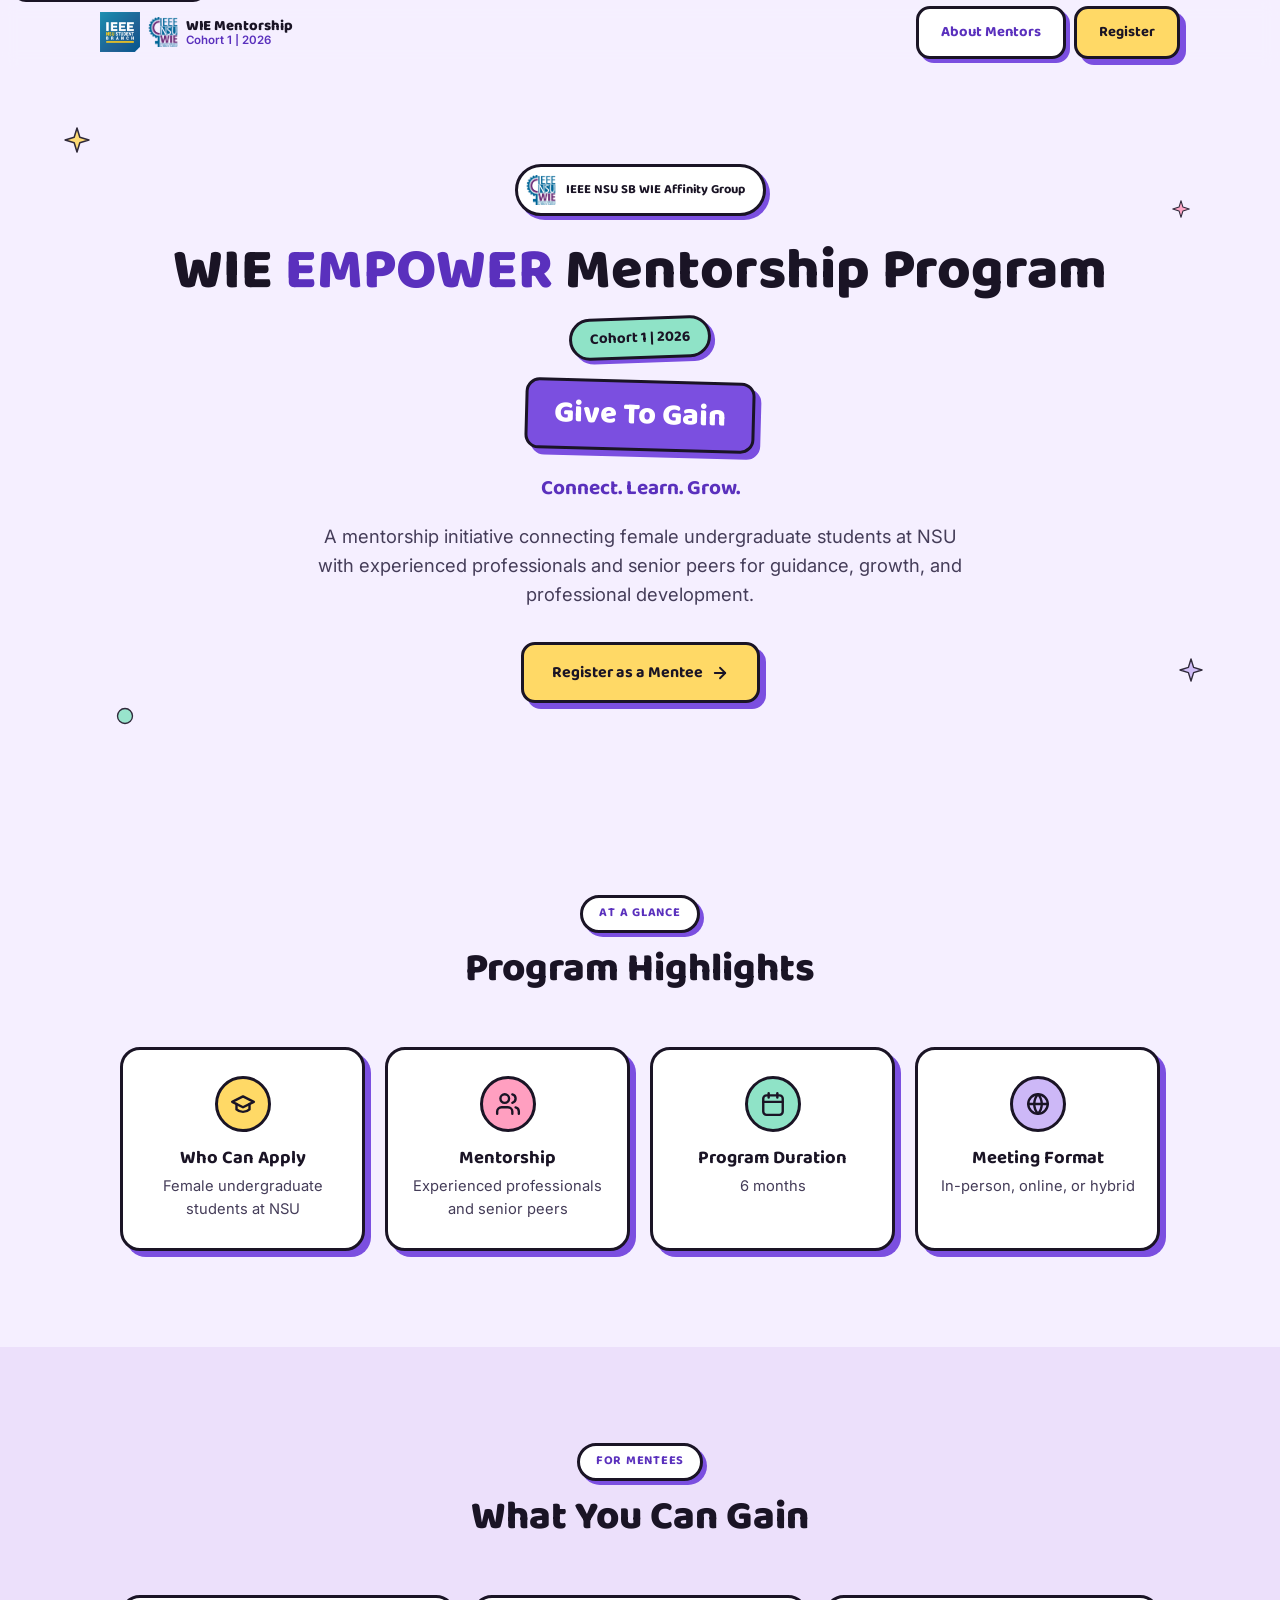
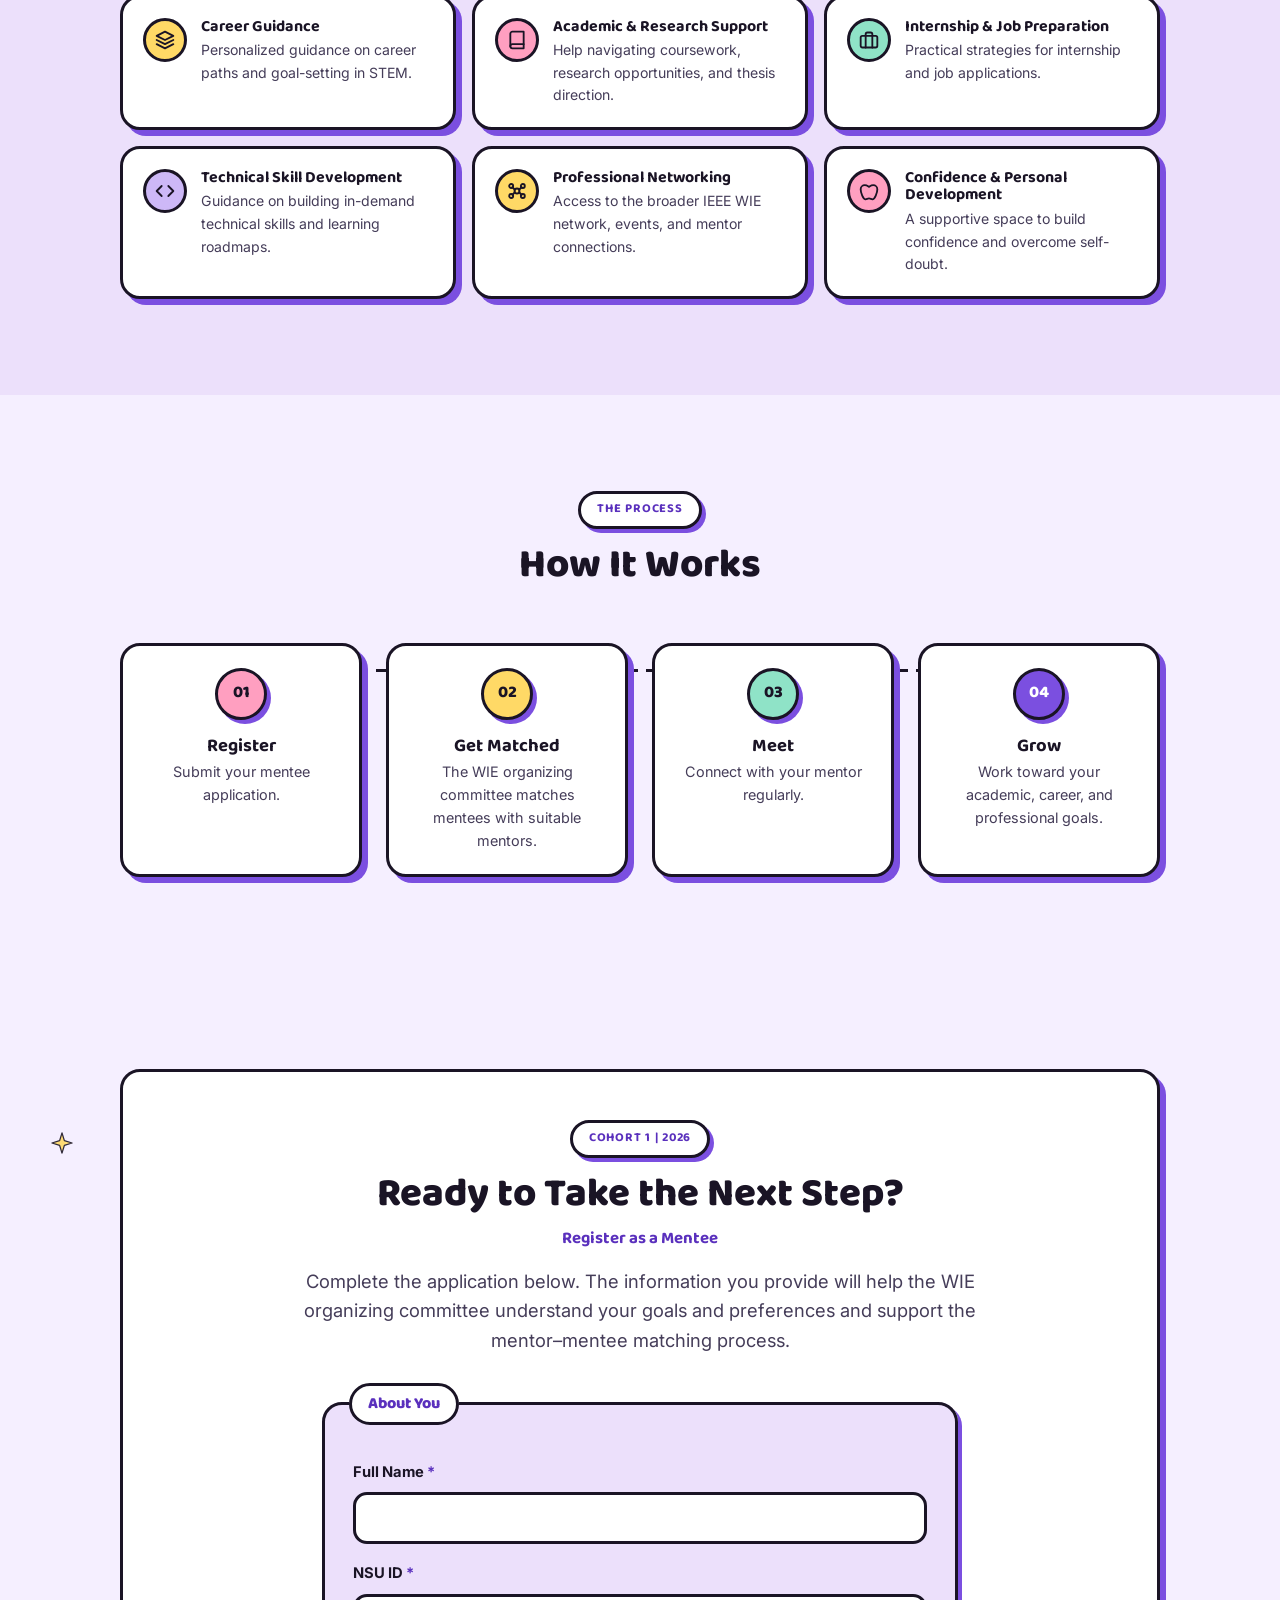
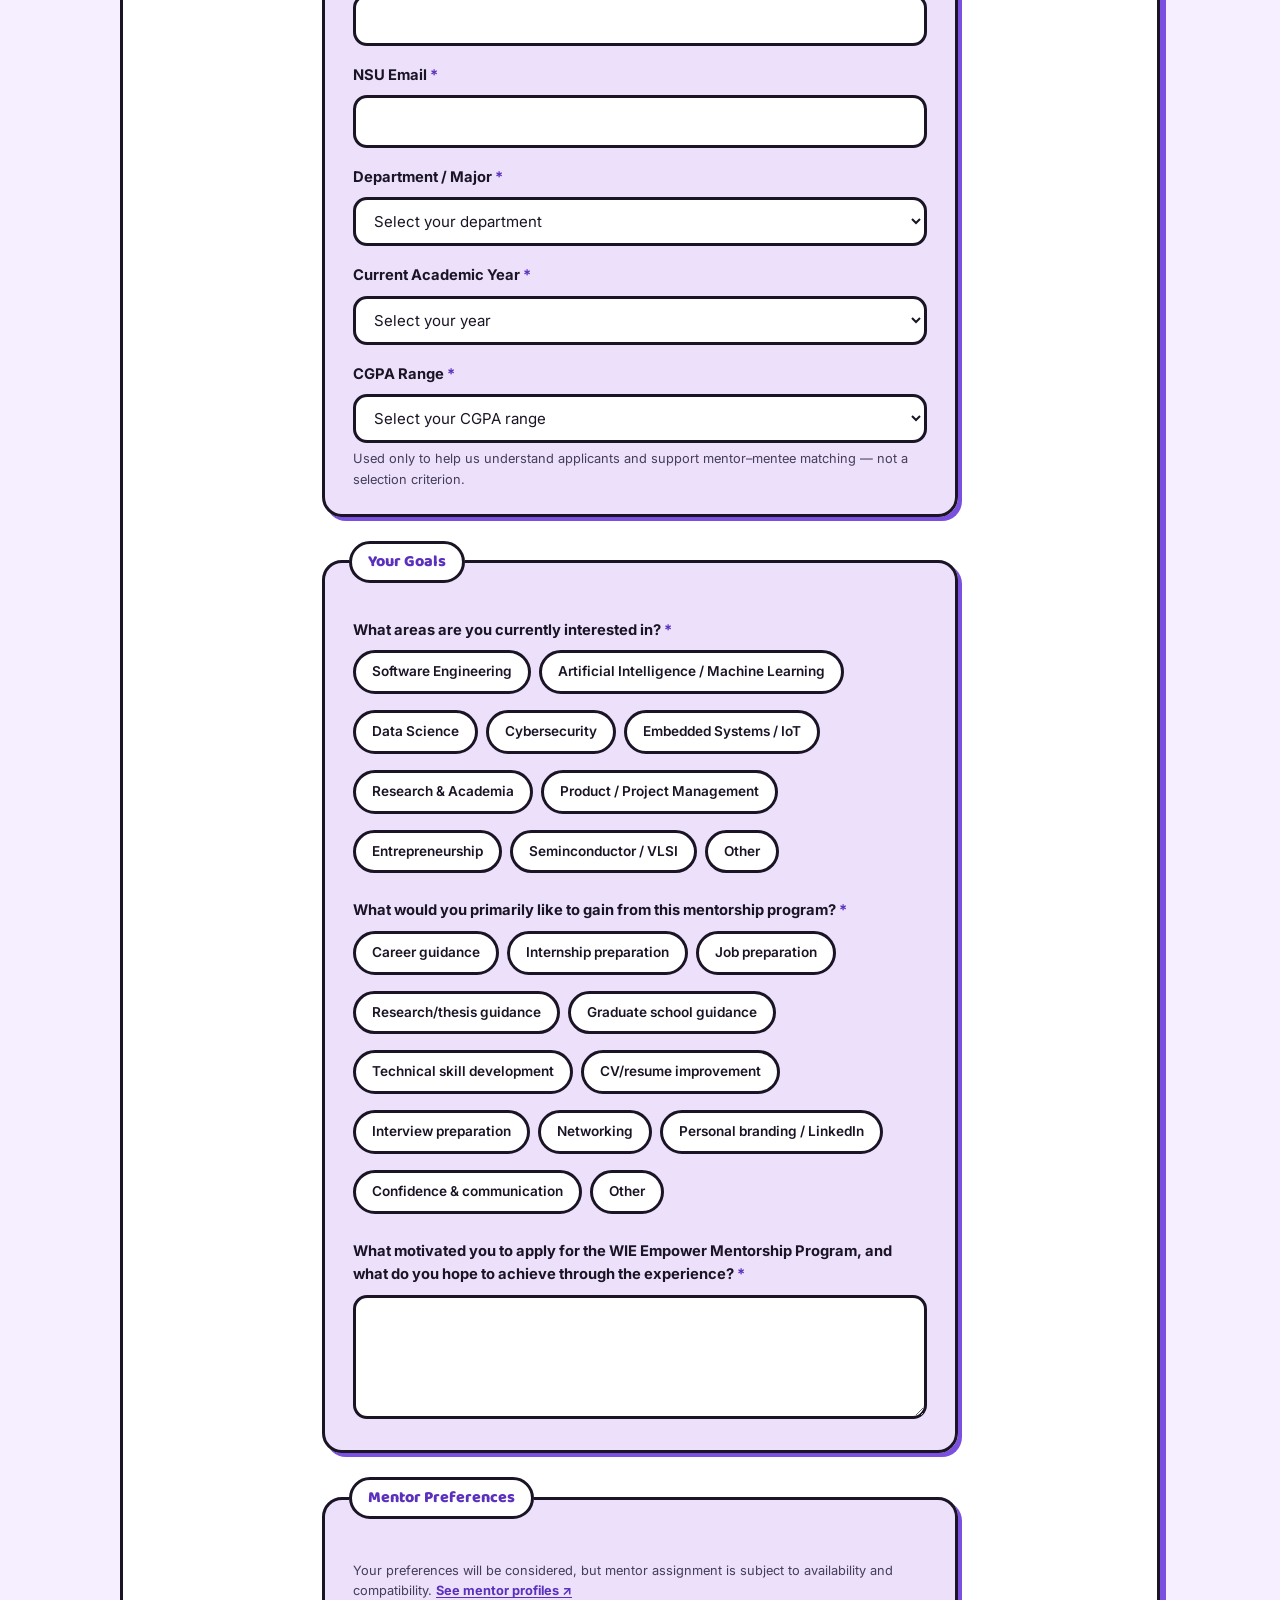
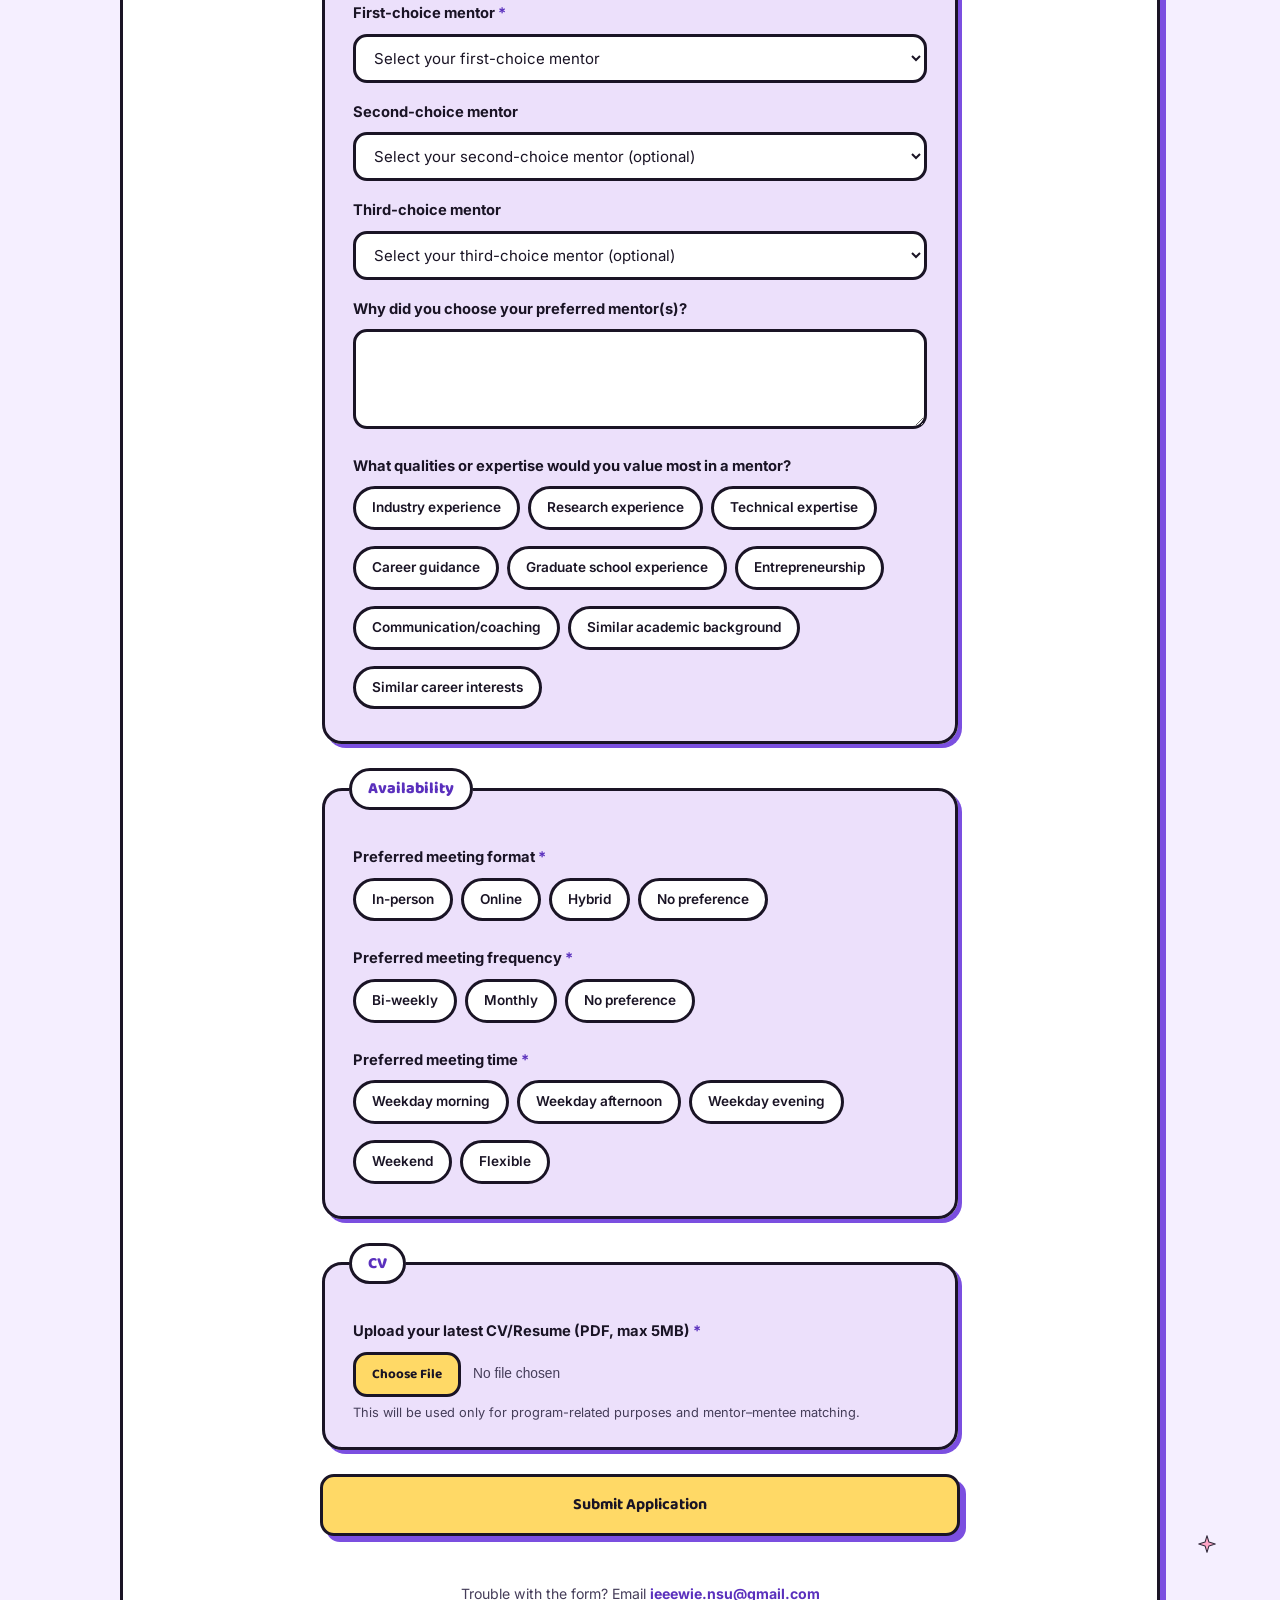
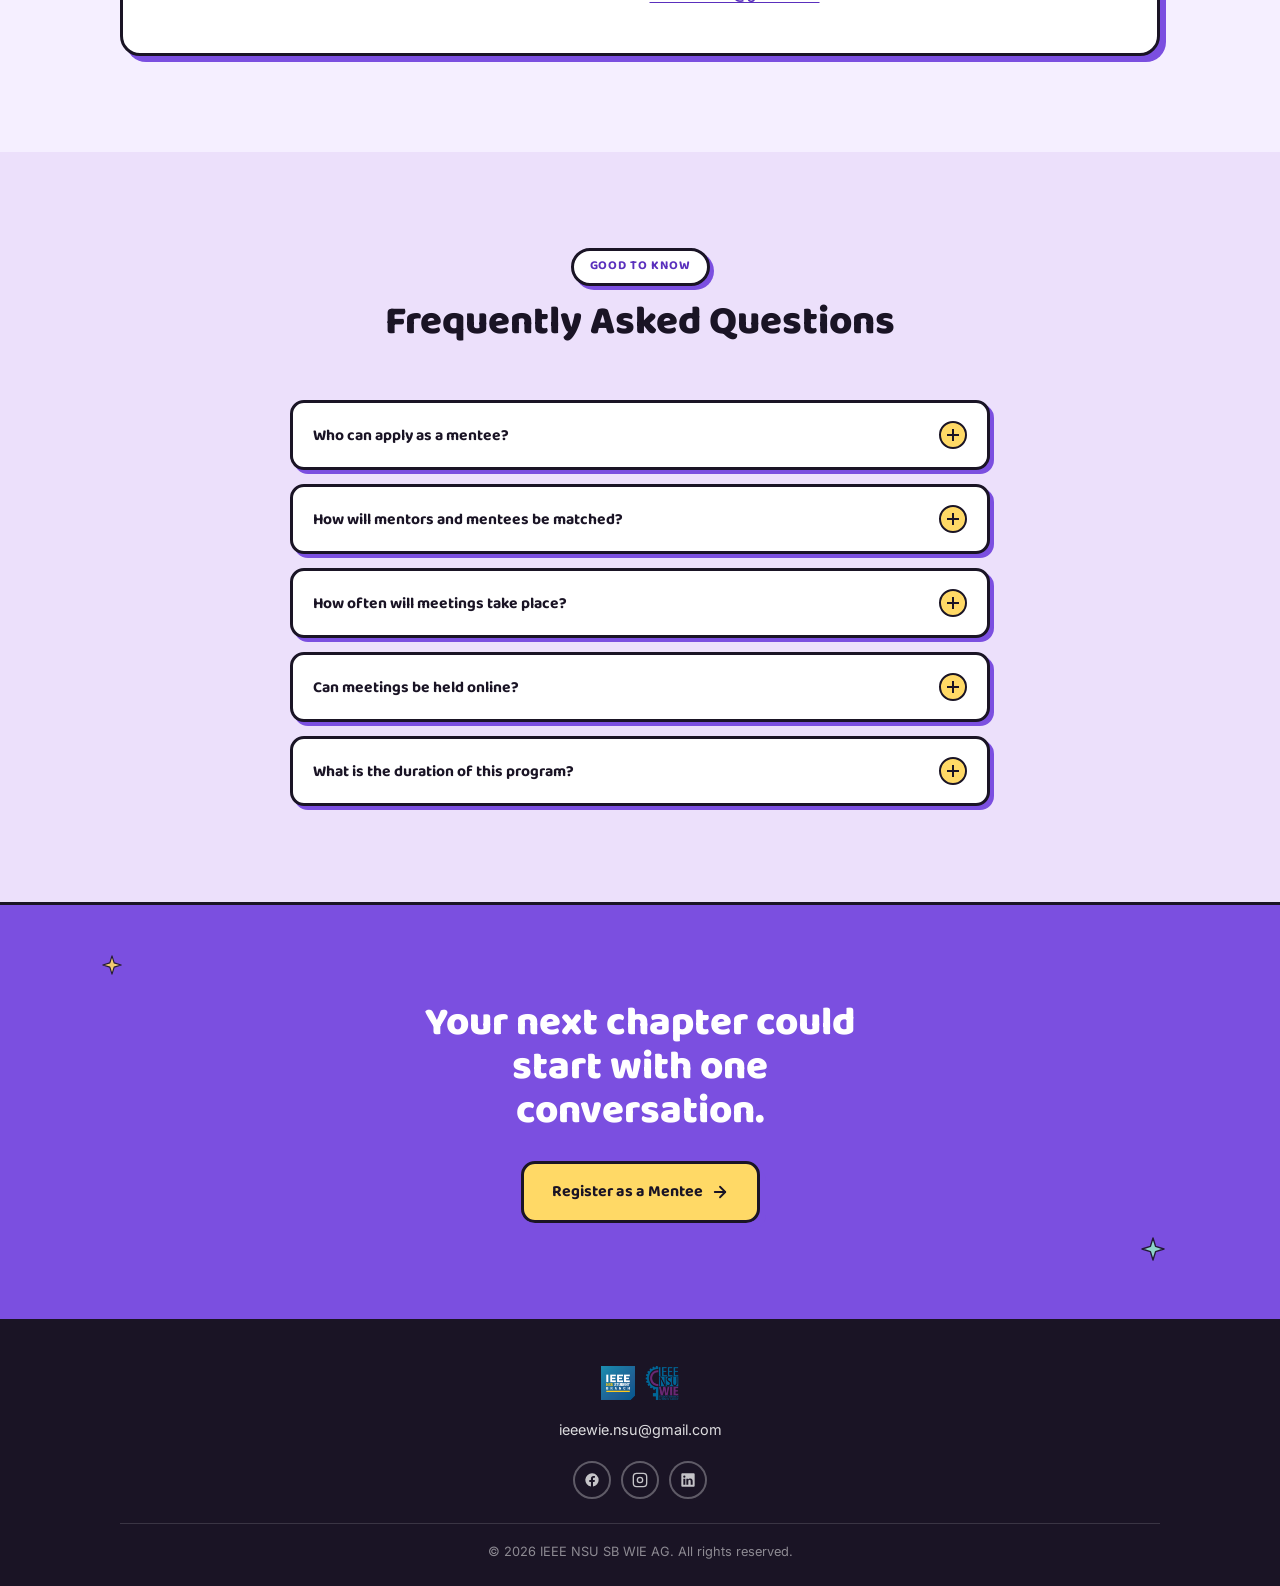
==== commit 9ff03e67: "some changes" ====
--- a/index.html
+++ b/index.html
@@ -106,8 +106,8 @@
           <div class="icon-badge">
             <svg viewBox="0 0 24 24" fill="none" stroke="#1a1425" stroke-width="2.2" stroke-linecap="round" stroke-linejoin="round"><rect x="3" y="4" width="18" height="18" rx="3"></rect><line x1="16" y1="2" x2="16" y2="6"></line><line x1="8" y1="2" x2="8" y2="6"></line><line x1="3" y1="10" x2="21" y2="10"></line></svg>
           </div>
-          <h3>Meeting Frequency</h3>
-          <p>Bi-weekly or monthly</p>
+          <h3>Program Duration</h3>
+          <p>6 months</p>
         </article>
 
         <article class="highlight-card panel" data-reveal style="--reveal-delay:240ms;">
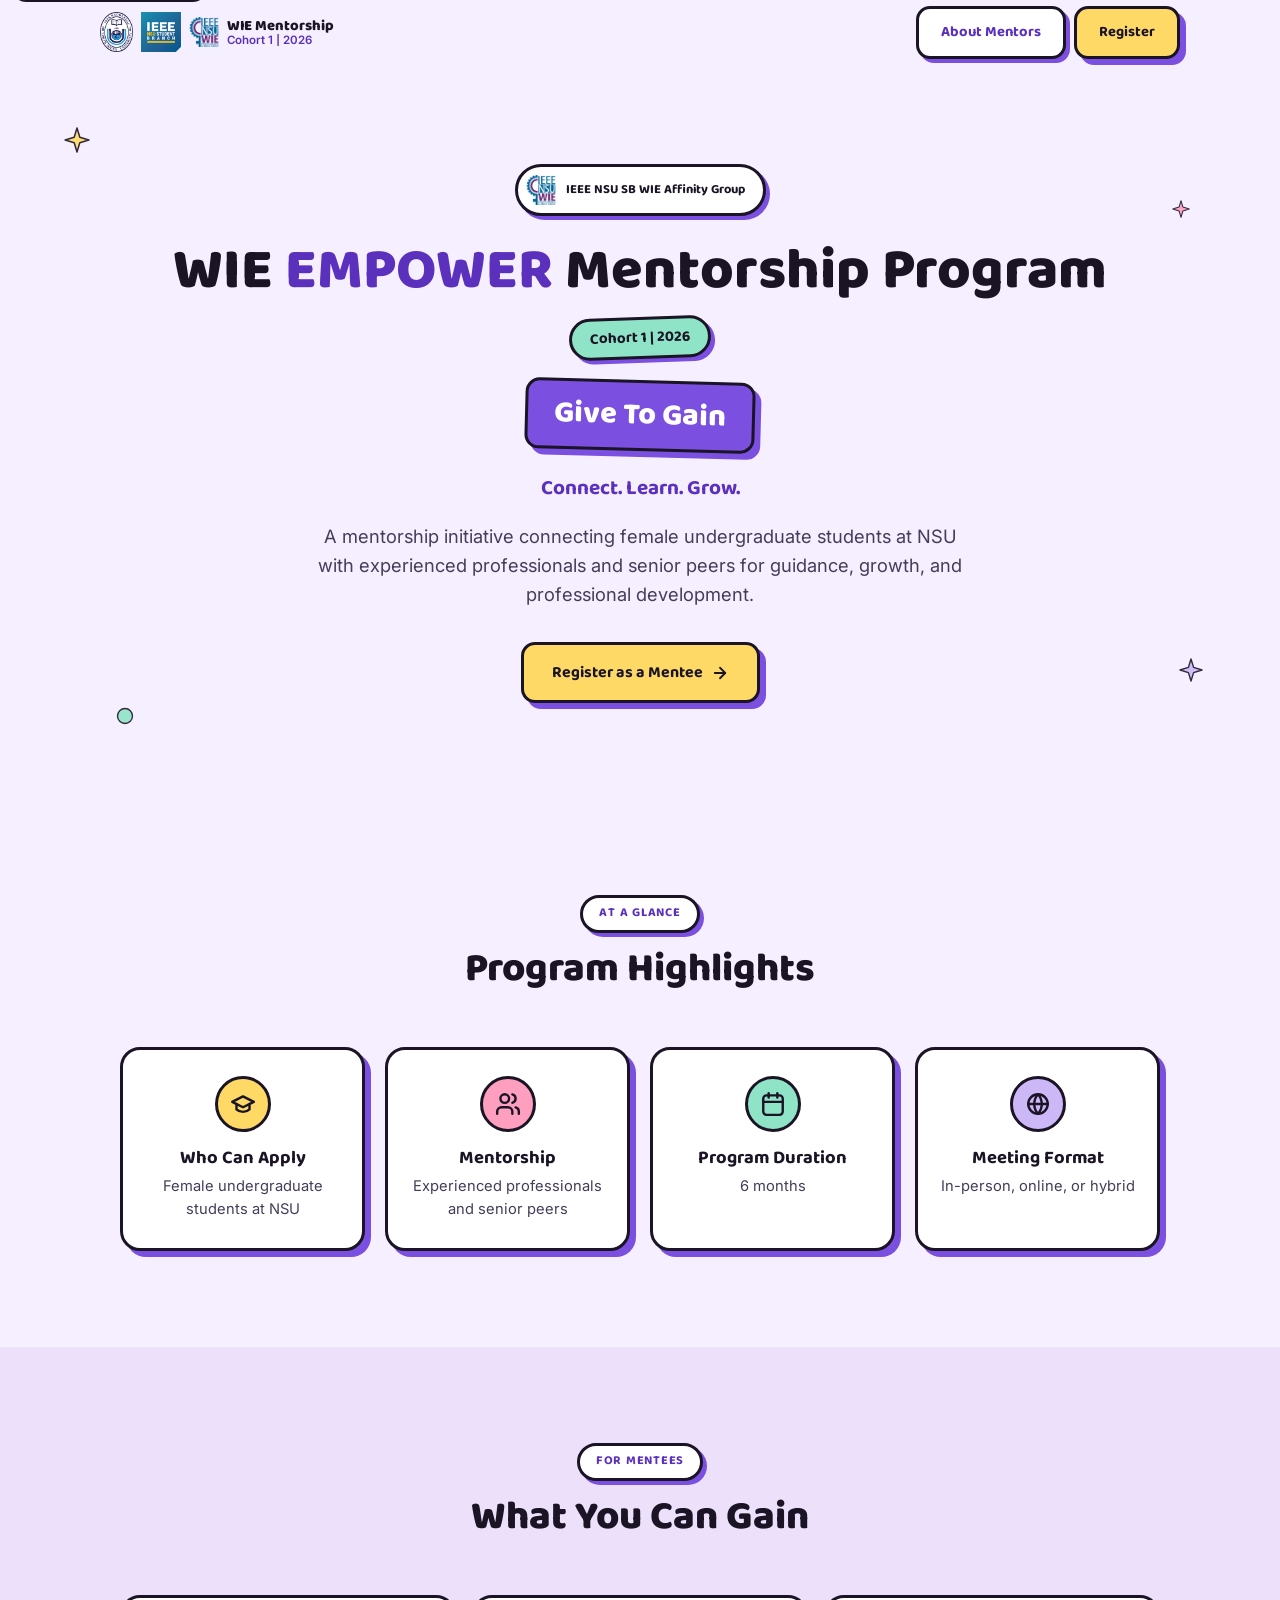
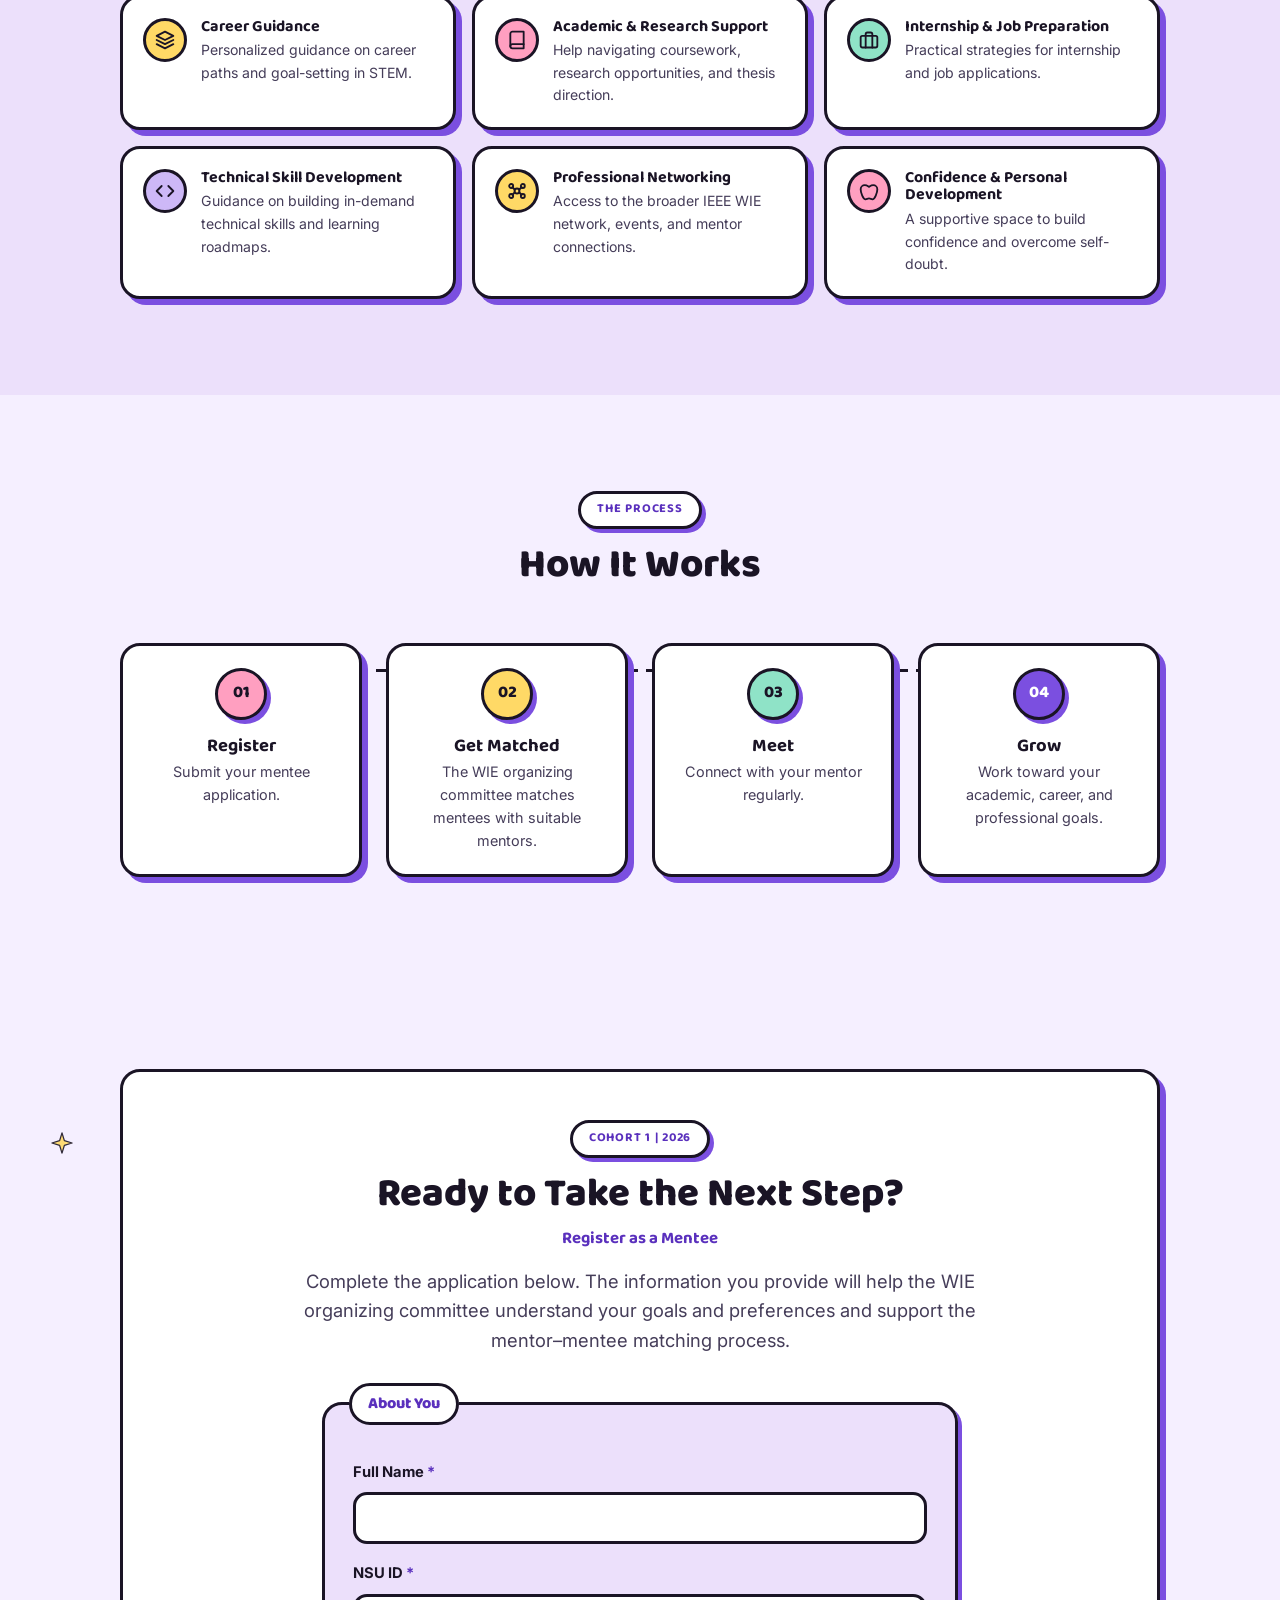
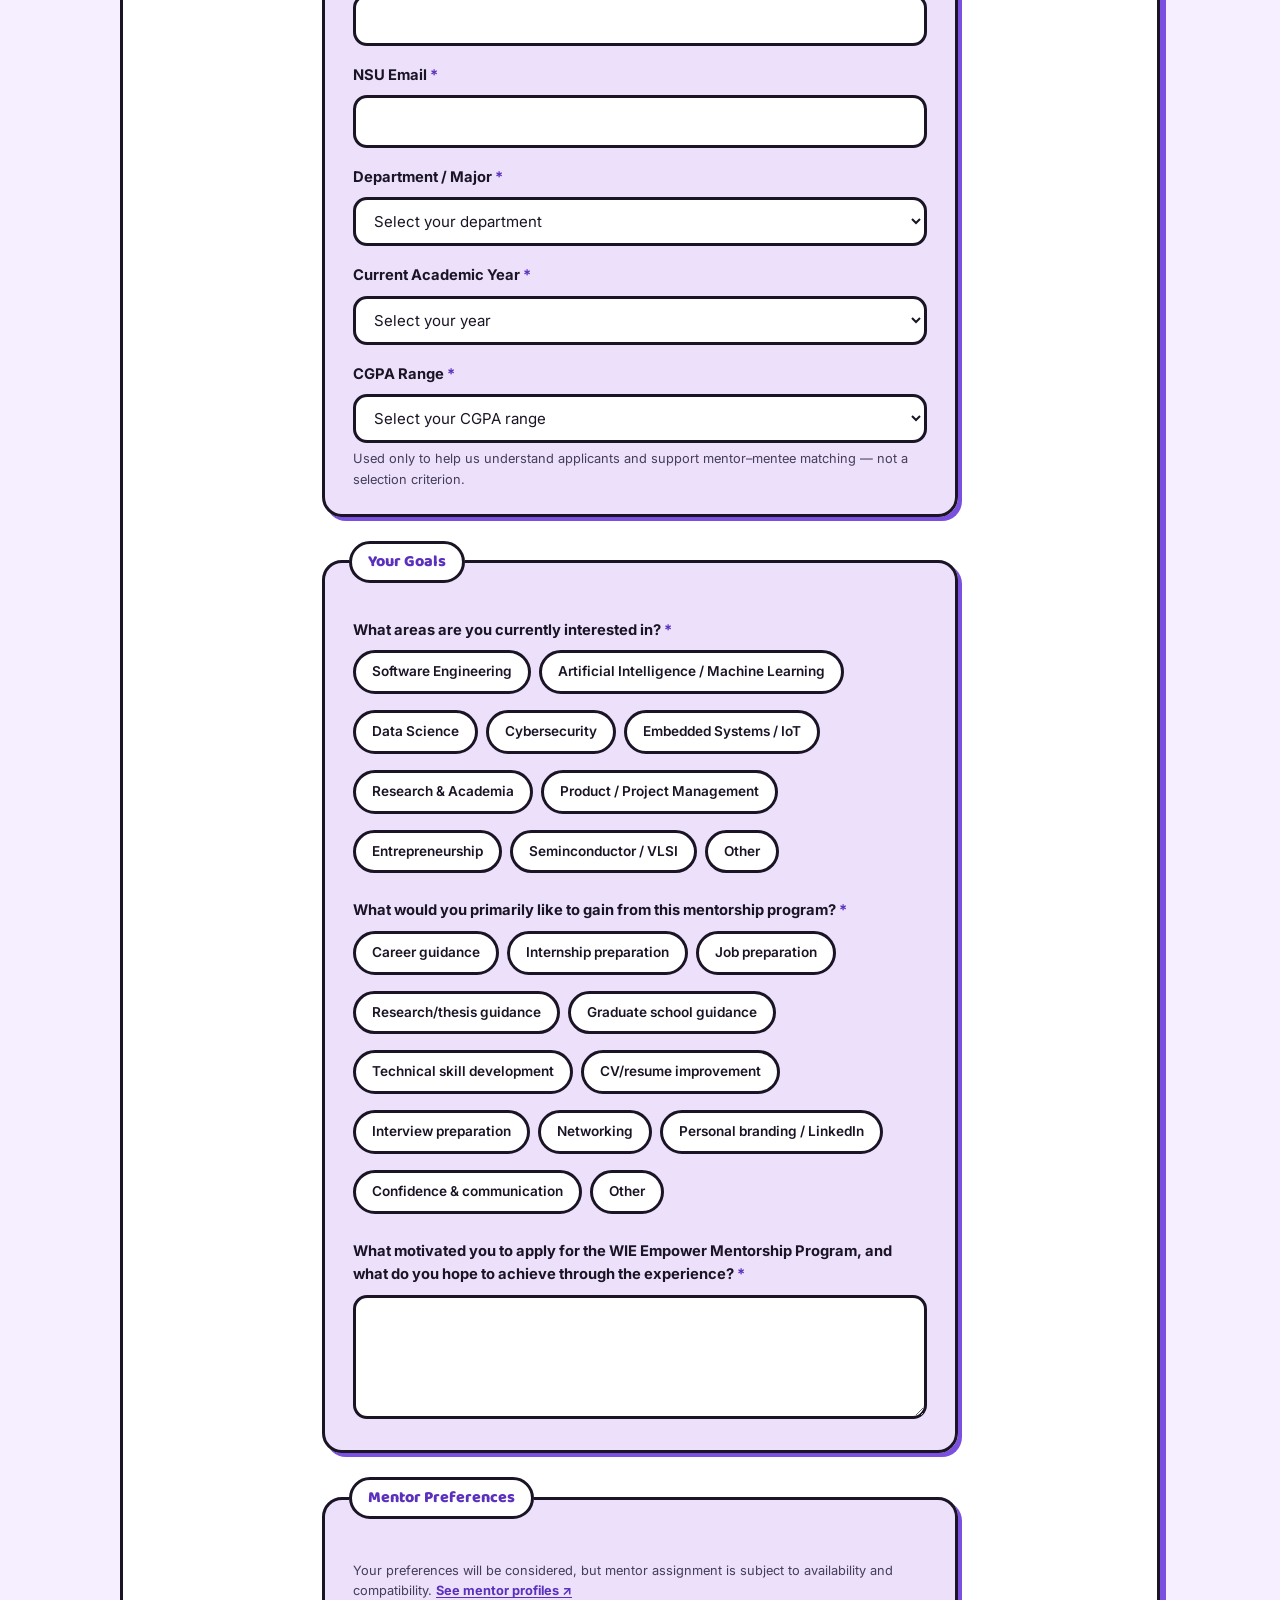
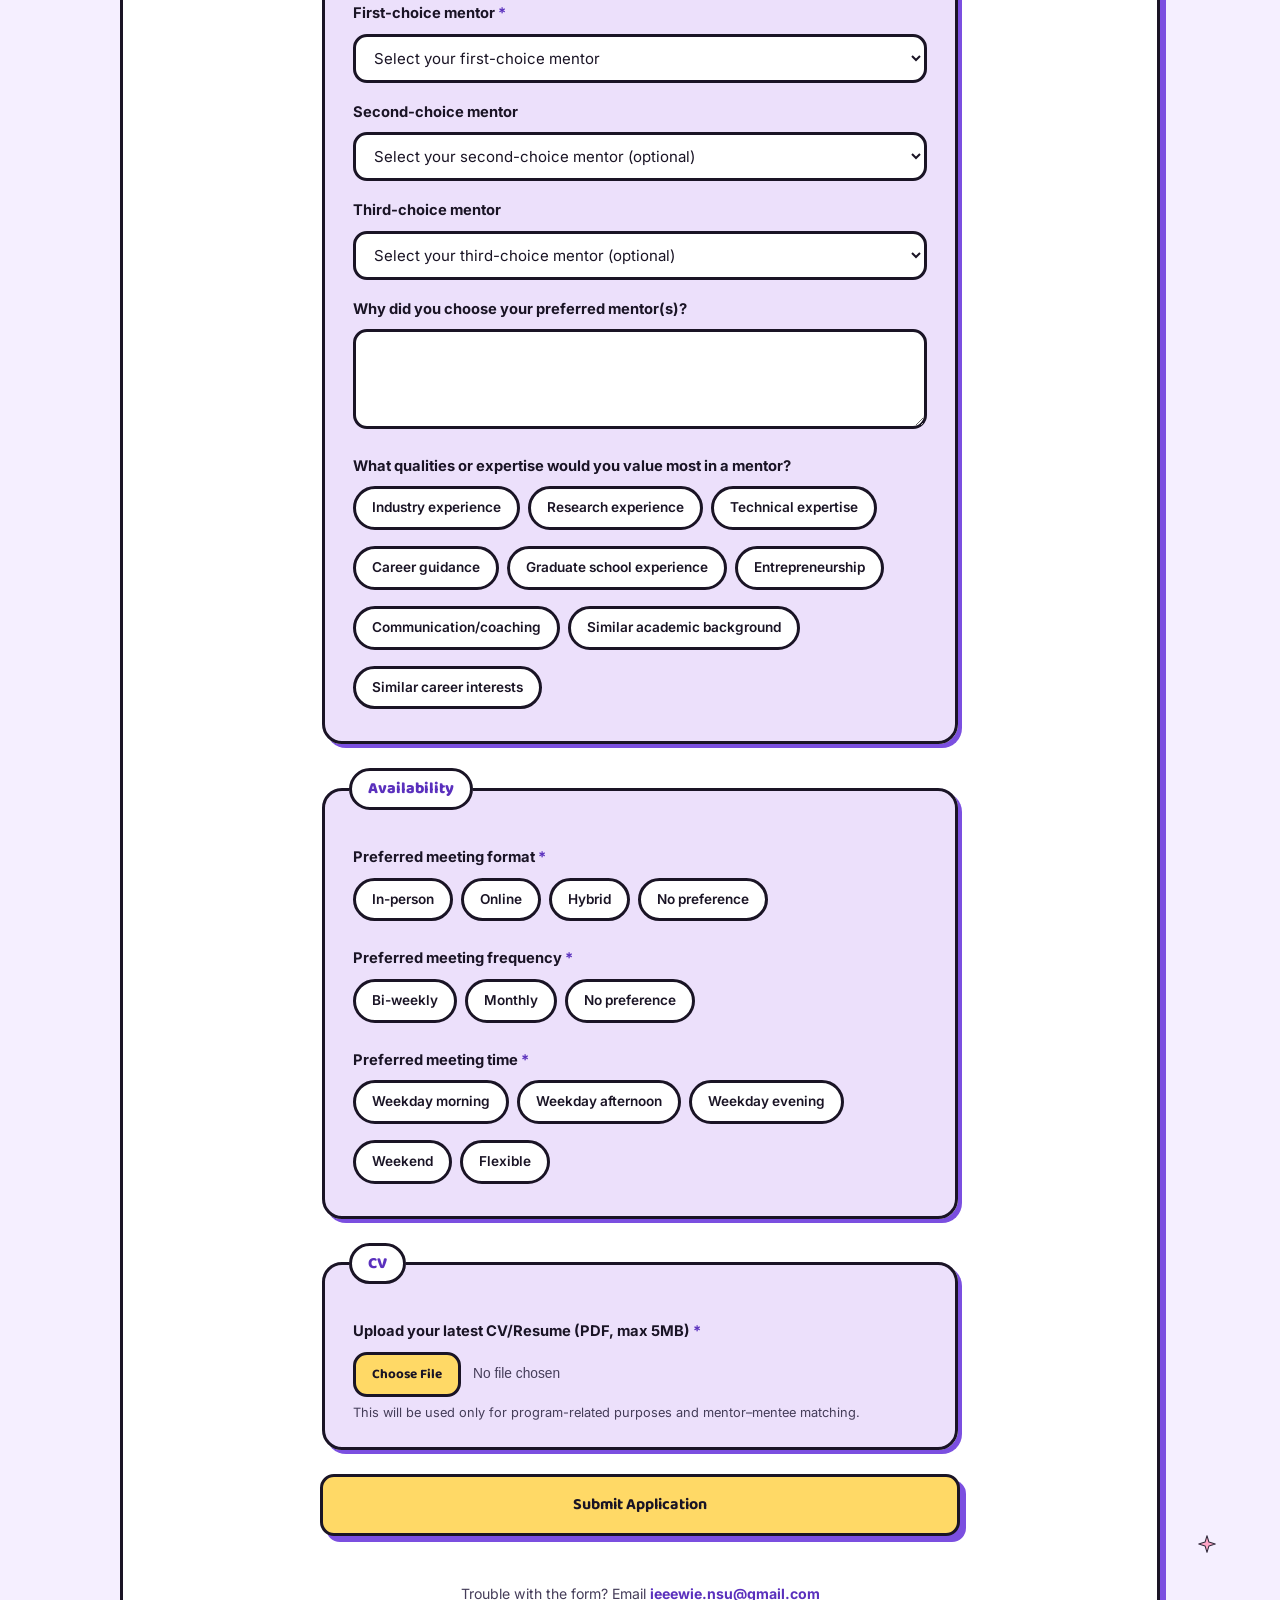
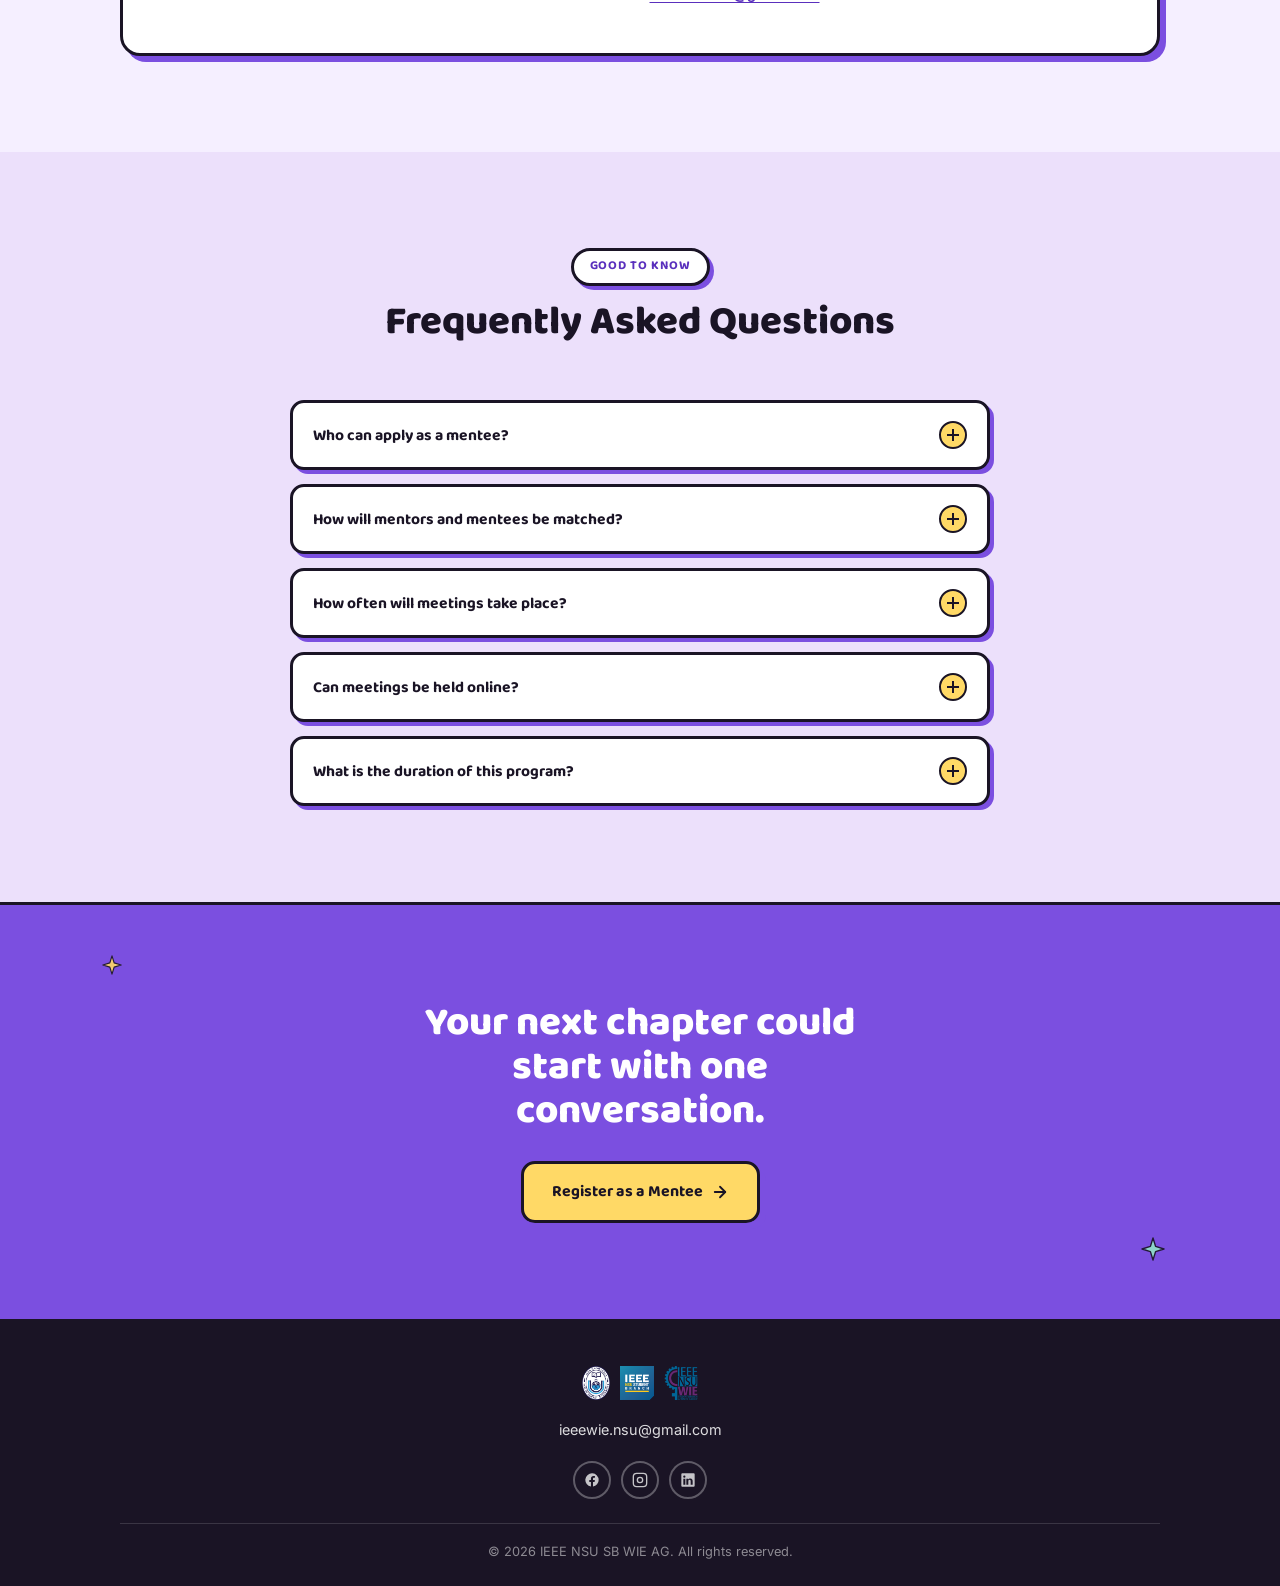
==== commit b4043504: "some more info left" ====
--- a/index.html
+++ b/index.html
@@ -25,6 +25,7 @@
 <header class="site-header" id="siteHeader">
   <div class="container">
     <div class="brand">
+      <img src="assets/images/nsu_logo.png" alt="IEEE NSU Student Branch logo" />
       <img src="assets/images/ieee-nsu-logo.png" alt="IEEE NSU Student Branch logo" />
       <img src="assets/images/wie-logo.png" alt="" aria-hidden="true" style="height:30px;" />
       <div class="brand-text">
@@ -476,6 +477,7 @@
 <footer class="site-footer">
   <div class="container">
     <div class="footer-brand">
+      <img src="assets/images/nsu_logo.png" alt="IEEE NSU Student Branch logo" />
       <img src="assets/images/ieee-nsu-logo.png" alt="IEEE NSU Student Branch logo" />
       <img src="assets/images/wie-logo.png" alt="" aria-hidden="true" />
       <!-- <strong>IEEE NSU SB WIE Affinity Group</strong> -->
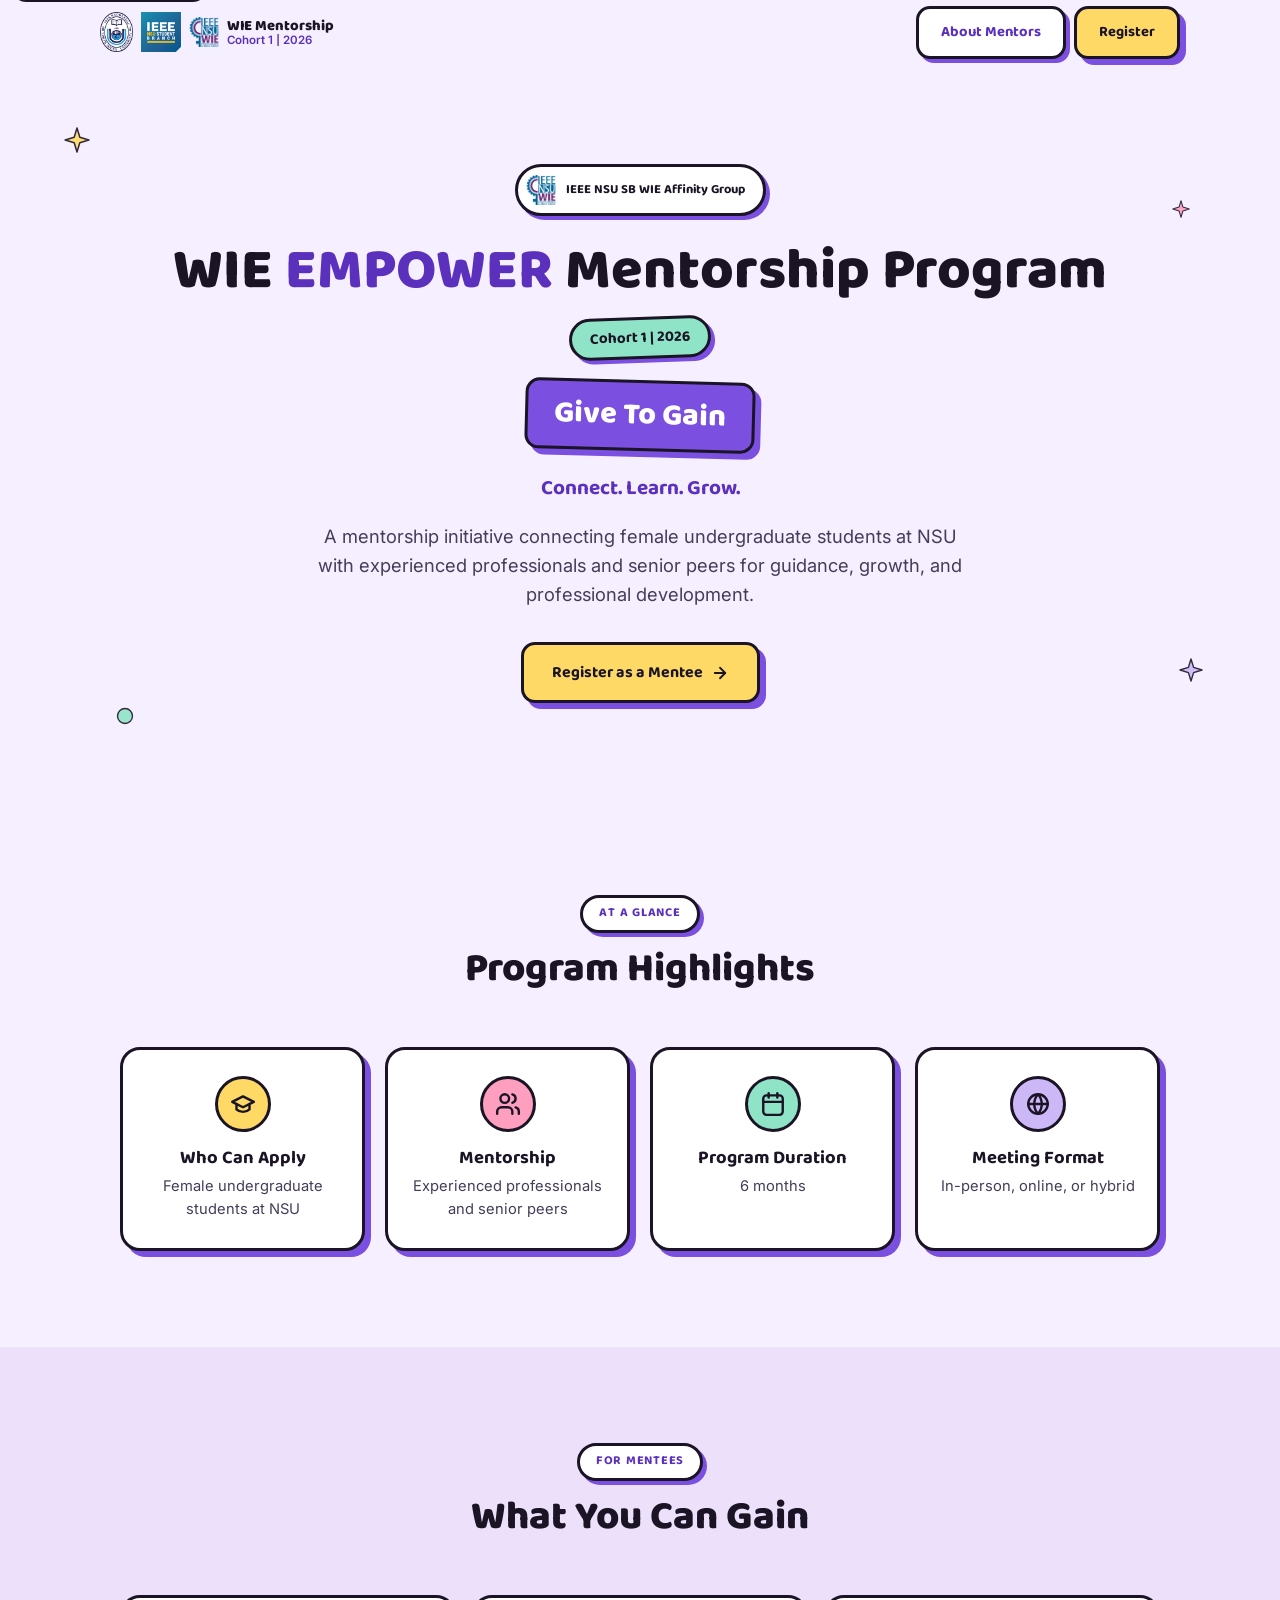
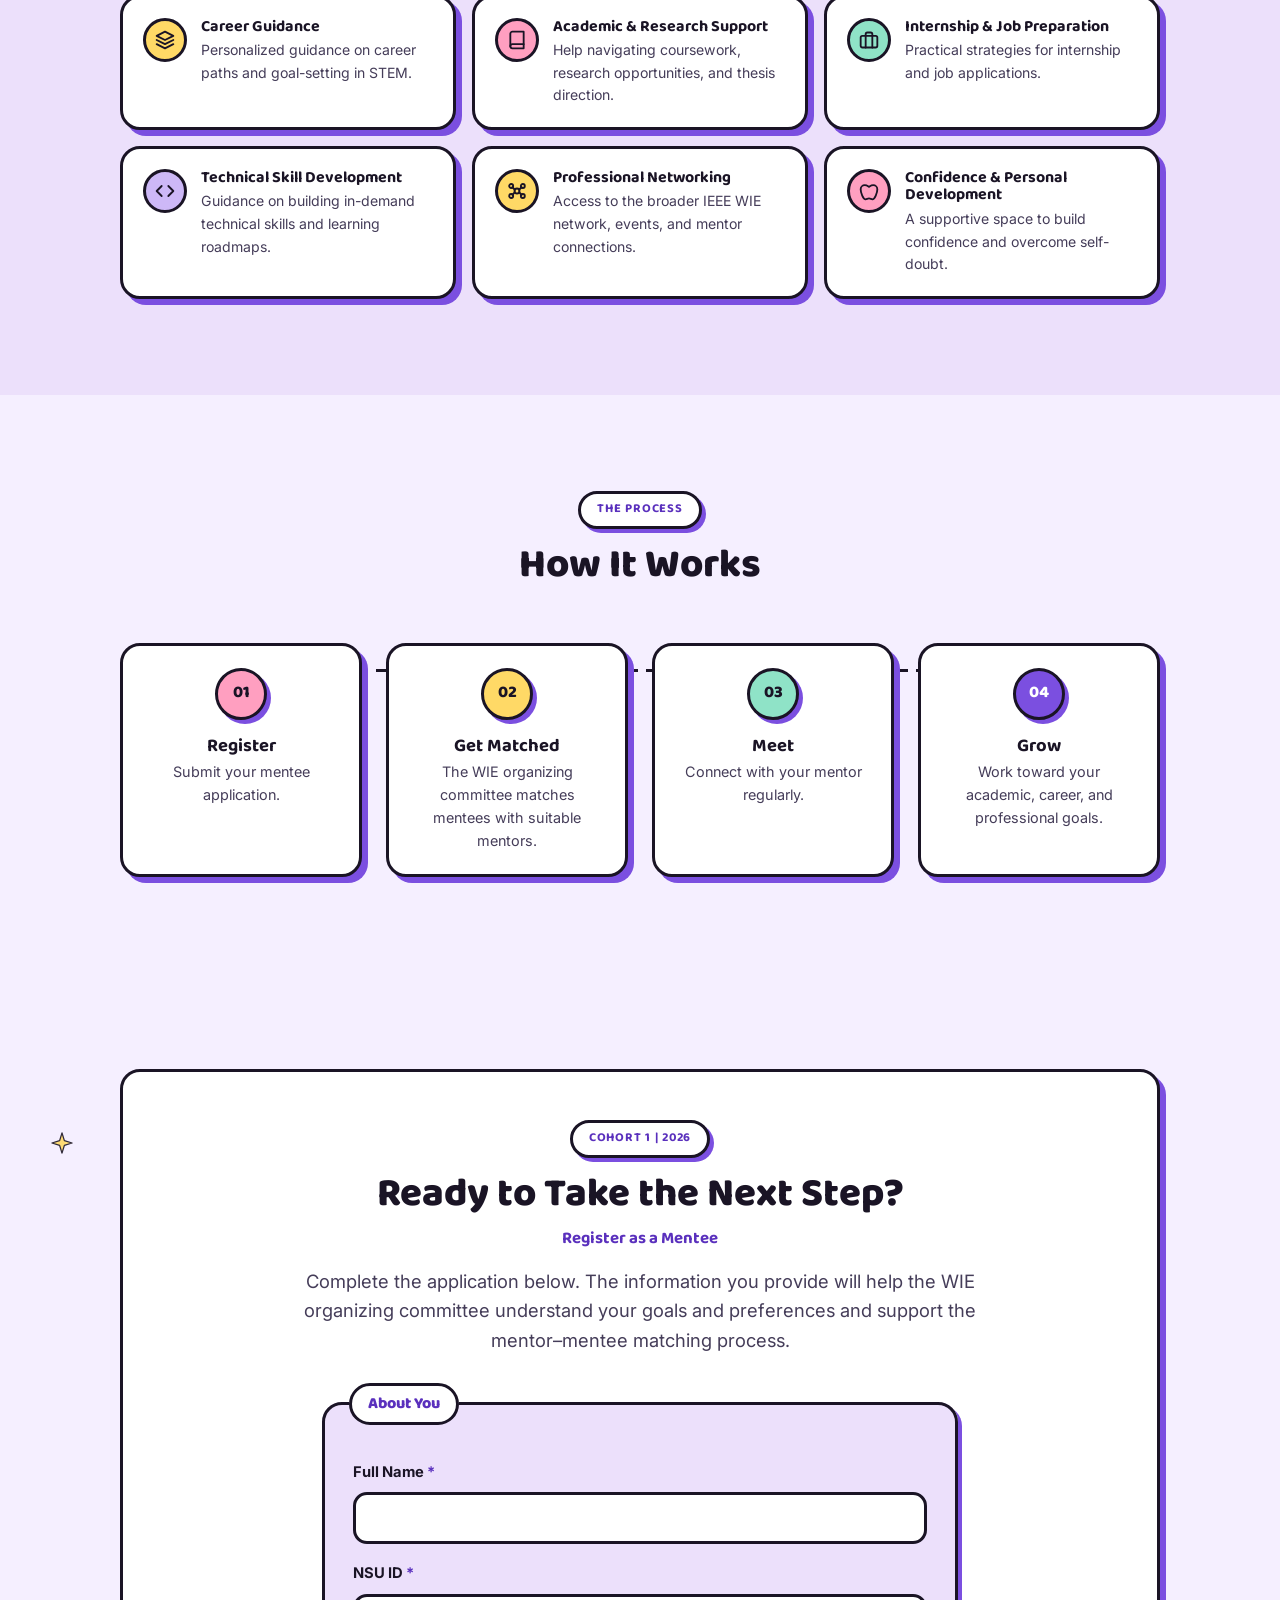
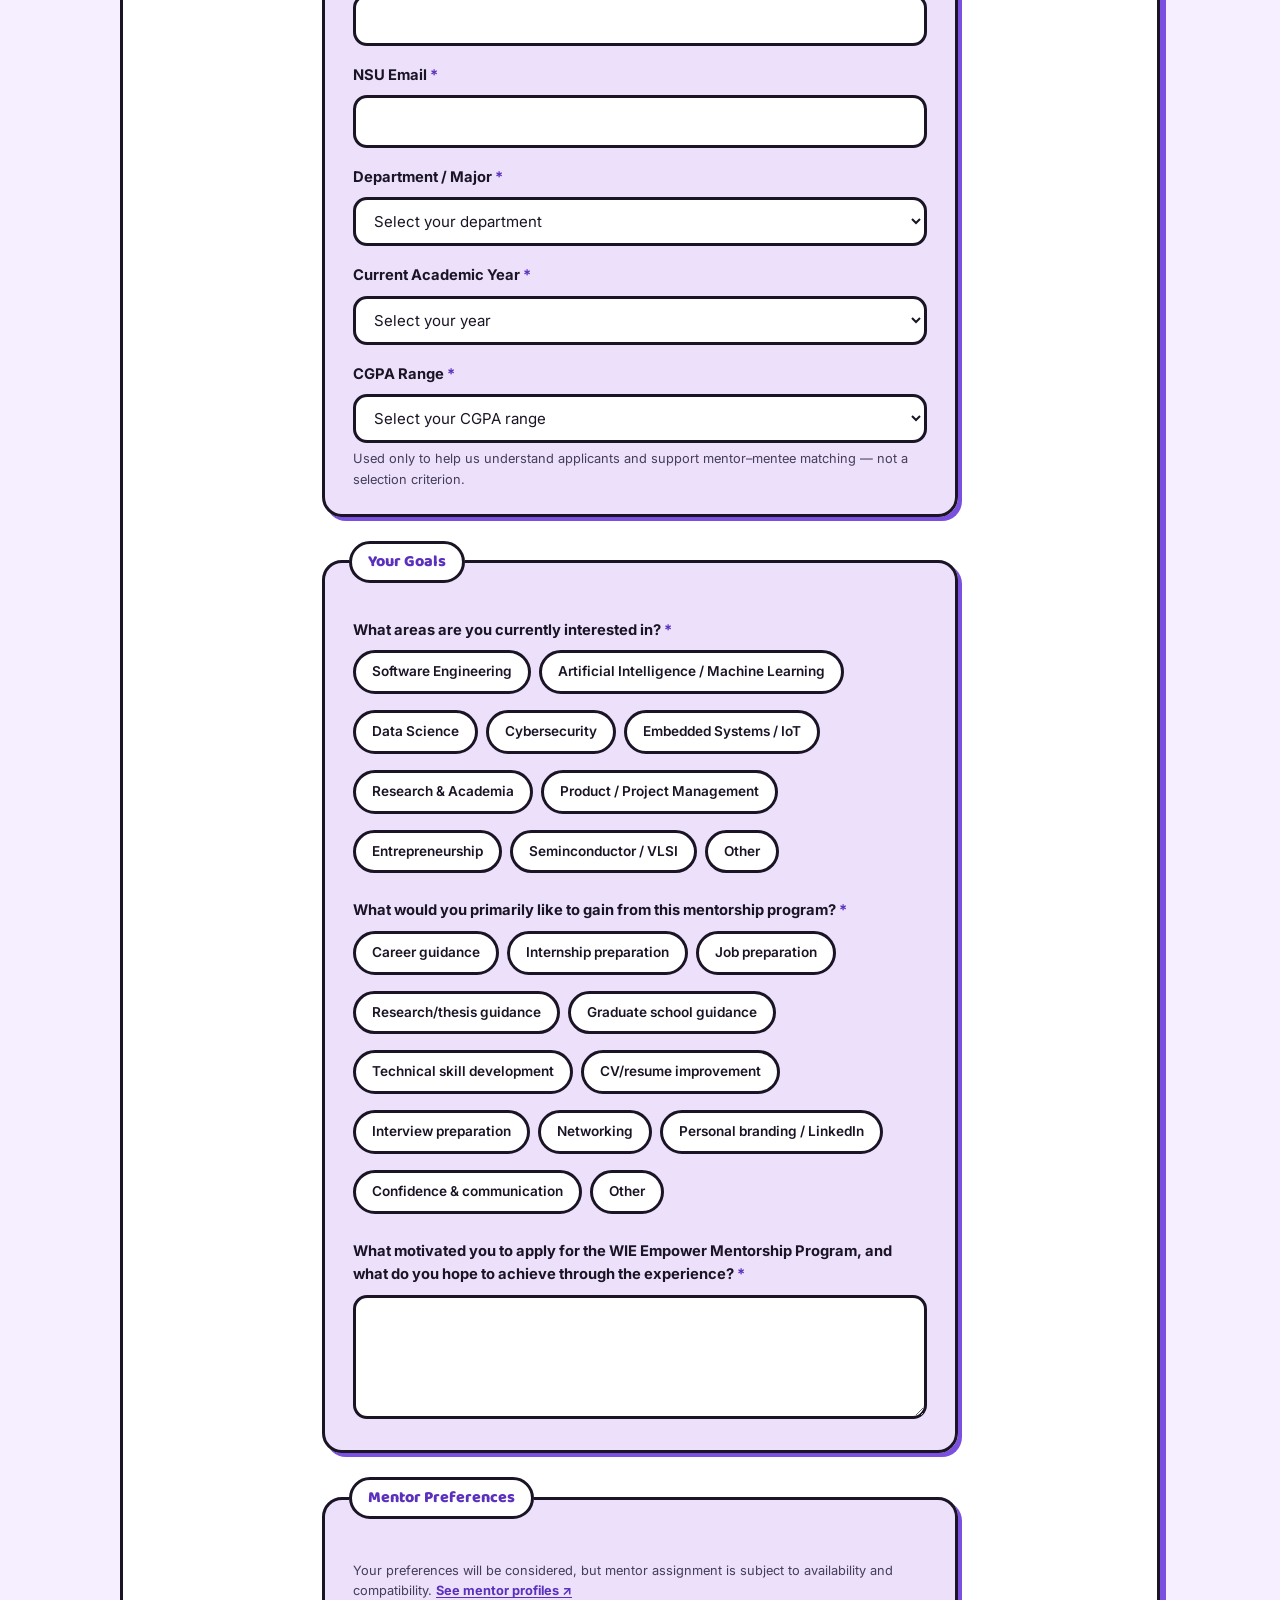
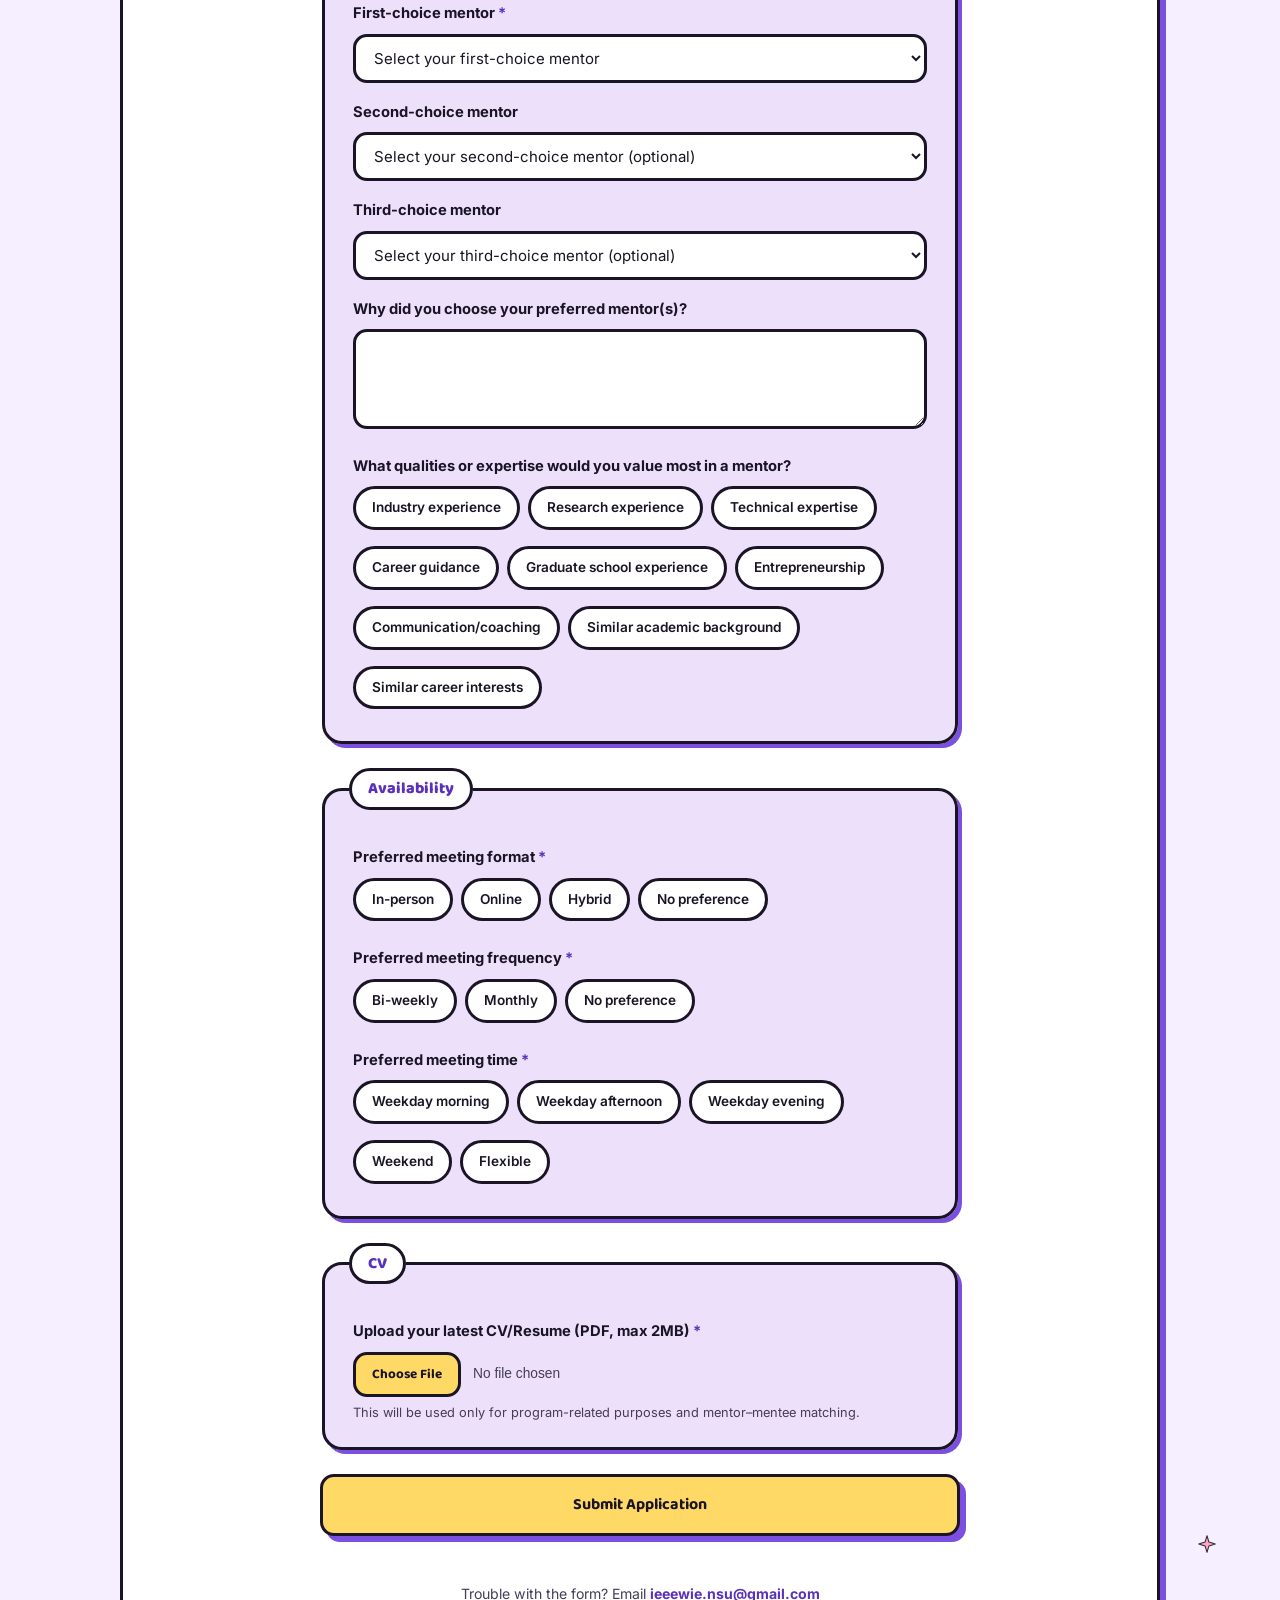
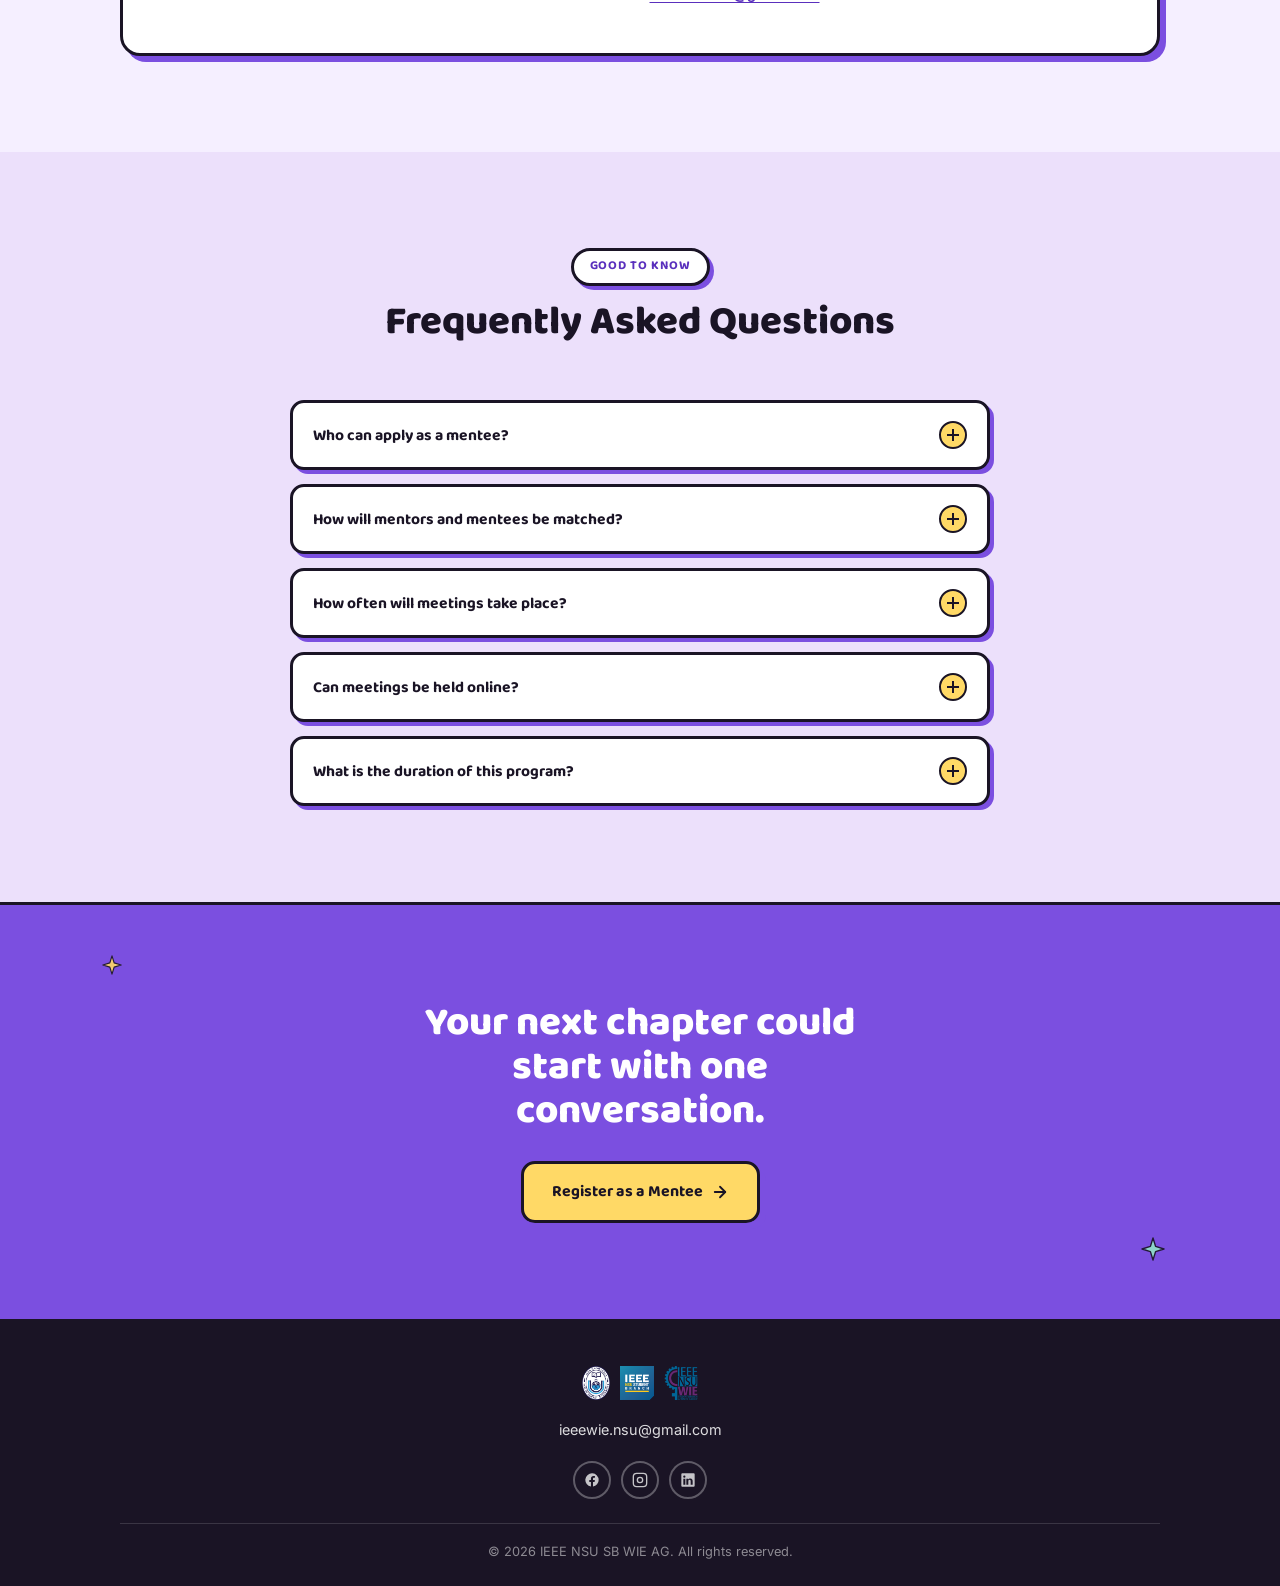
==== commit 87dac08e: "improving speeD" ====
--- a/index.html
+++ b/index.html
@@ -365,7 +365,7 @@
             <legend>CV</legend>
 
             <div class="form-field">
-              <label for="cvFile">Upload your latest CV/Resume (PDF, max 5MB) <span class="req">*</span></label>
+              <label for="cvFile">Upload your latest CV/Resume (PDF, max 2MB) <span class="req">*</span></label>
               <input type="file" id="cvFile" name="cvFile" accept="application/pdf" required />
               <p class="field-hint">This will be used only for program-related purposes and mentor–mentee matching.</p>
               <p class="field-error is-hidden" id="cvFileError"></p>
--- a/css/style.css
+++ b/css/style.css
@@ -127,6 +127,9 @@
   position: relative;
 }
 
+/* Keeps the sticky header from covering the top of a section jumped to via #anchor. */
+[id] { scroll-margin-top: calc(var(--header-h) + 8px); }
+
 .section-head {
   text-align: center;
   max-width: 620px;
@@ -865,10 +868,8 @@
 .mentor-card-role {
   font-size: 0.78rem;
   font-weight: 500;
+  line-height: 1.45;
   color: var(--purple-deep);
-  white-space: nowrap;
-  overflow: hidden;
-  text-overflow: ellipsis;
   margin-top: 3px;
 }
 
@@ -985,7 +986,10 @@
   background: var(--purple-soft);
 }
 
-.mentor-hero-info { min-width: 0; }
+.mentor-hero-info {
+  min-width: 0;
+  width: 100%;
+}
 
 .mentor-hero-name {
   font-family: var(--font-body);
@@ -997,39 +1001,10 @@
 
 .mentor-hero-role {
   font-size: 14px;
+  line-height: 1.5;
   color: var(--text-body);
   margin-top: 4px;
-  white-space: nowrap;
-  overflow: hidden;
-  text-overflow: ellipsis;
-}
-
-.mentor-hero-actions {
-  display: flex;
-  flex-wrap: wrap;
-  gap: 8px;
-  margin-top: 16px;
-}
-
-.mentor-btn {
-  display: inline-flex;
-  align-items: center;
-  justify-content: center;
-  font-family: var(--font-body);
-  font-size: 13px;
-  font-weight: 600;
-  padding: 6px 14px;
-  border-radius: var(--r-sm);
-  transition: background-color 160ms var(--ease), border-color 160ms var(--ease), color 160ms var(--ease);
-}
-
-.mentor-btn--primary {
-  background: var(--purple);
-  color: var(--white);
-  border: 1px solid var(--purple);
-}
-
-.mentor-btn--primary:hover { background: var(--purple-deep); border-color: var(--purple-deep); }
+}
 
 /* Two-column body */
 .mentor-body {
@@ -1119,8 +1094,6 @@
   color: var(--ink);
   text-align: right;
 }
-
-.mentor-glance-value--open { color: var(--success); }
 
 .mentor-not-found {
   text-align: center;
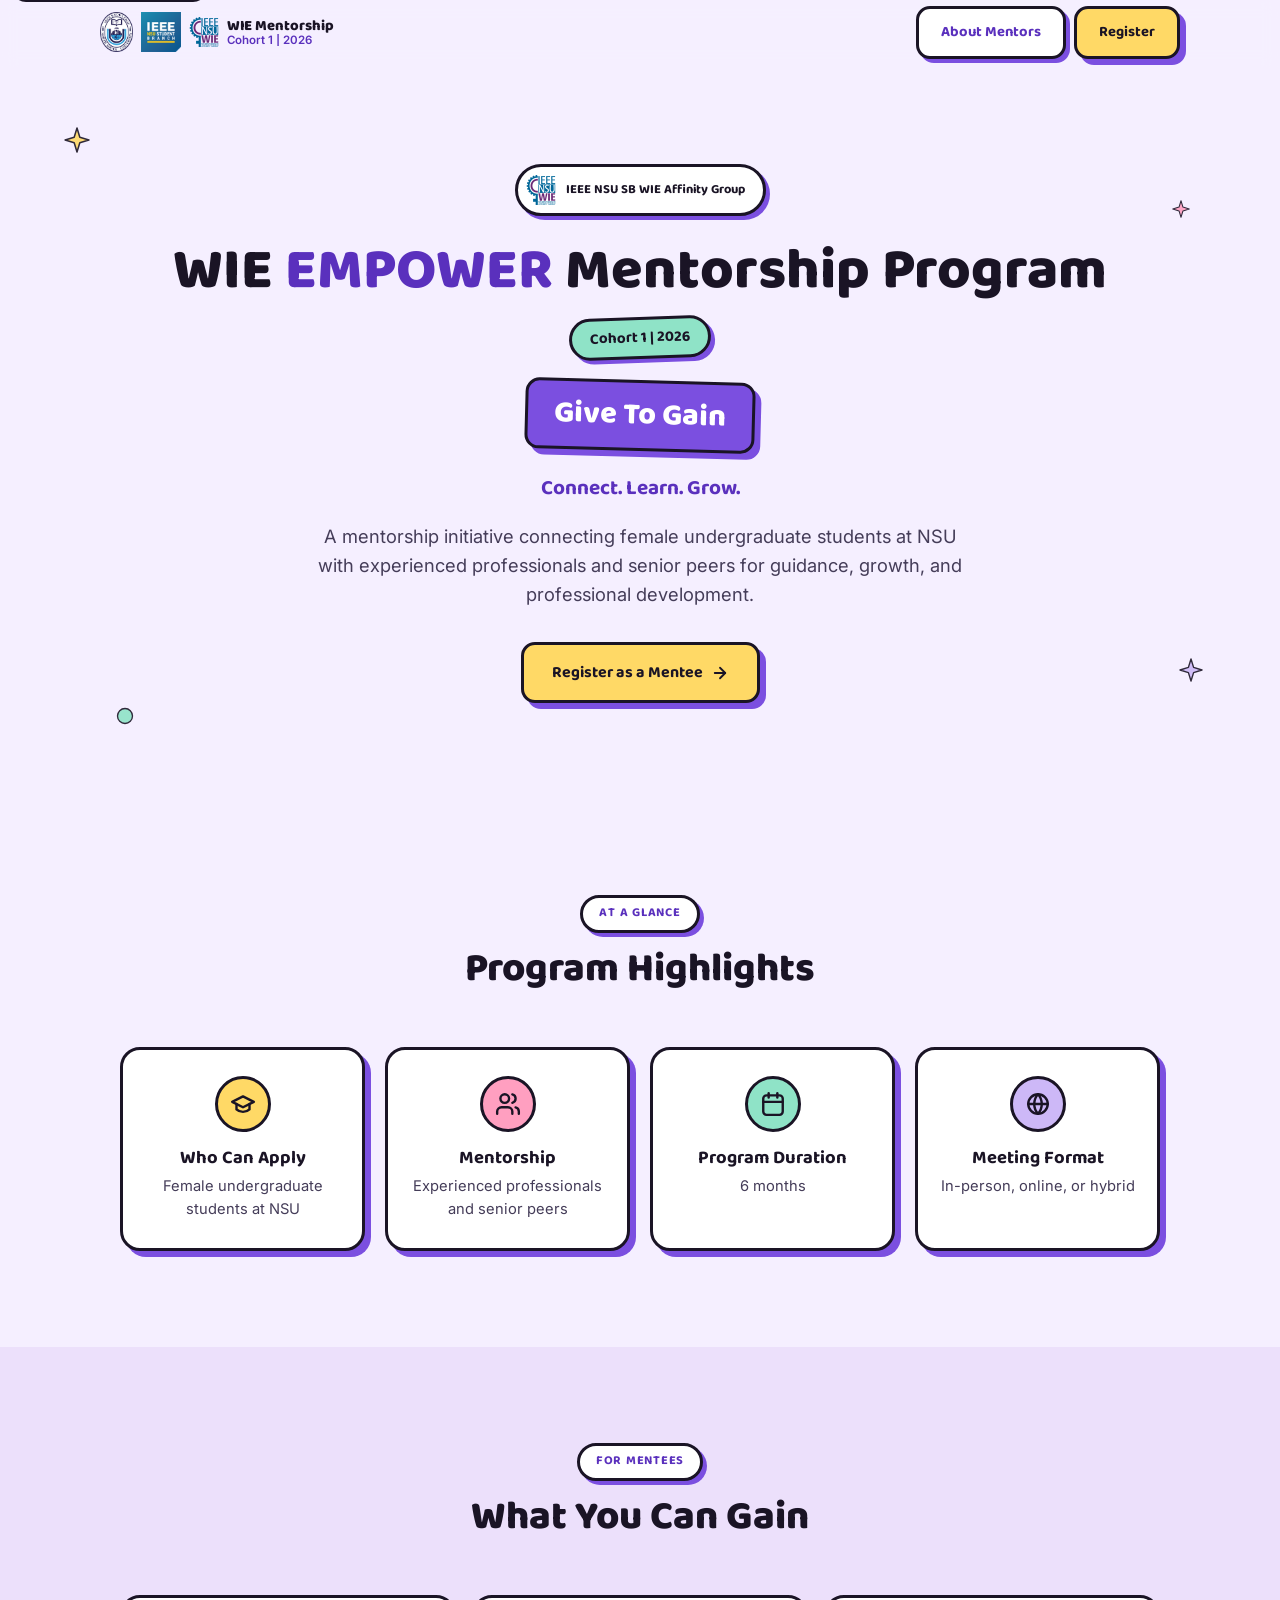
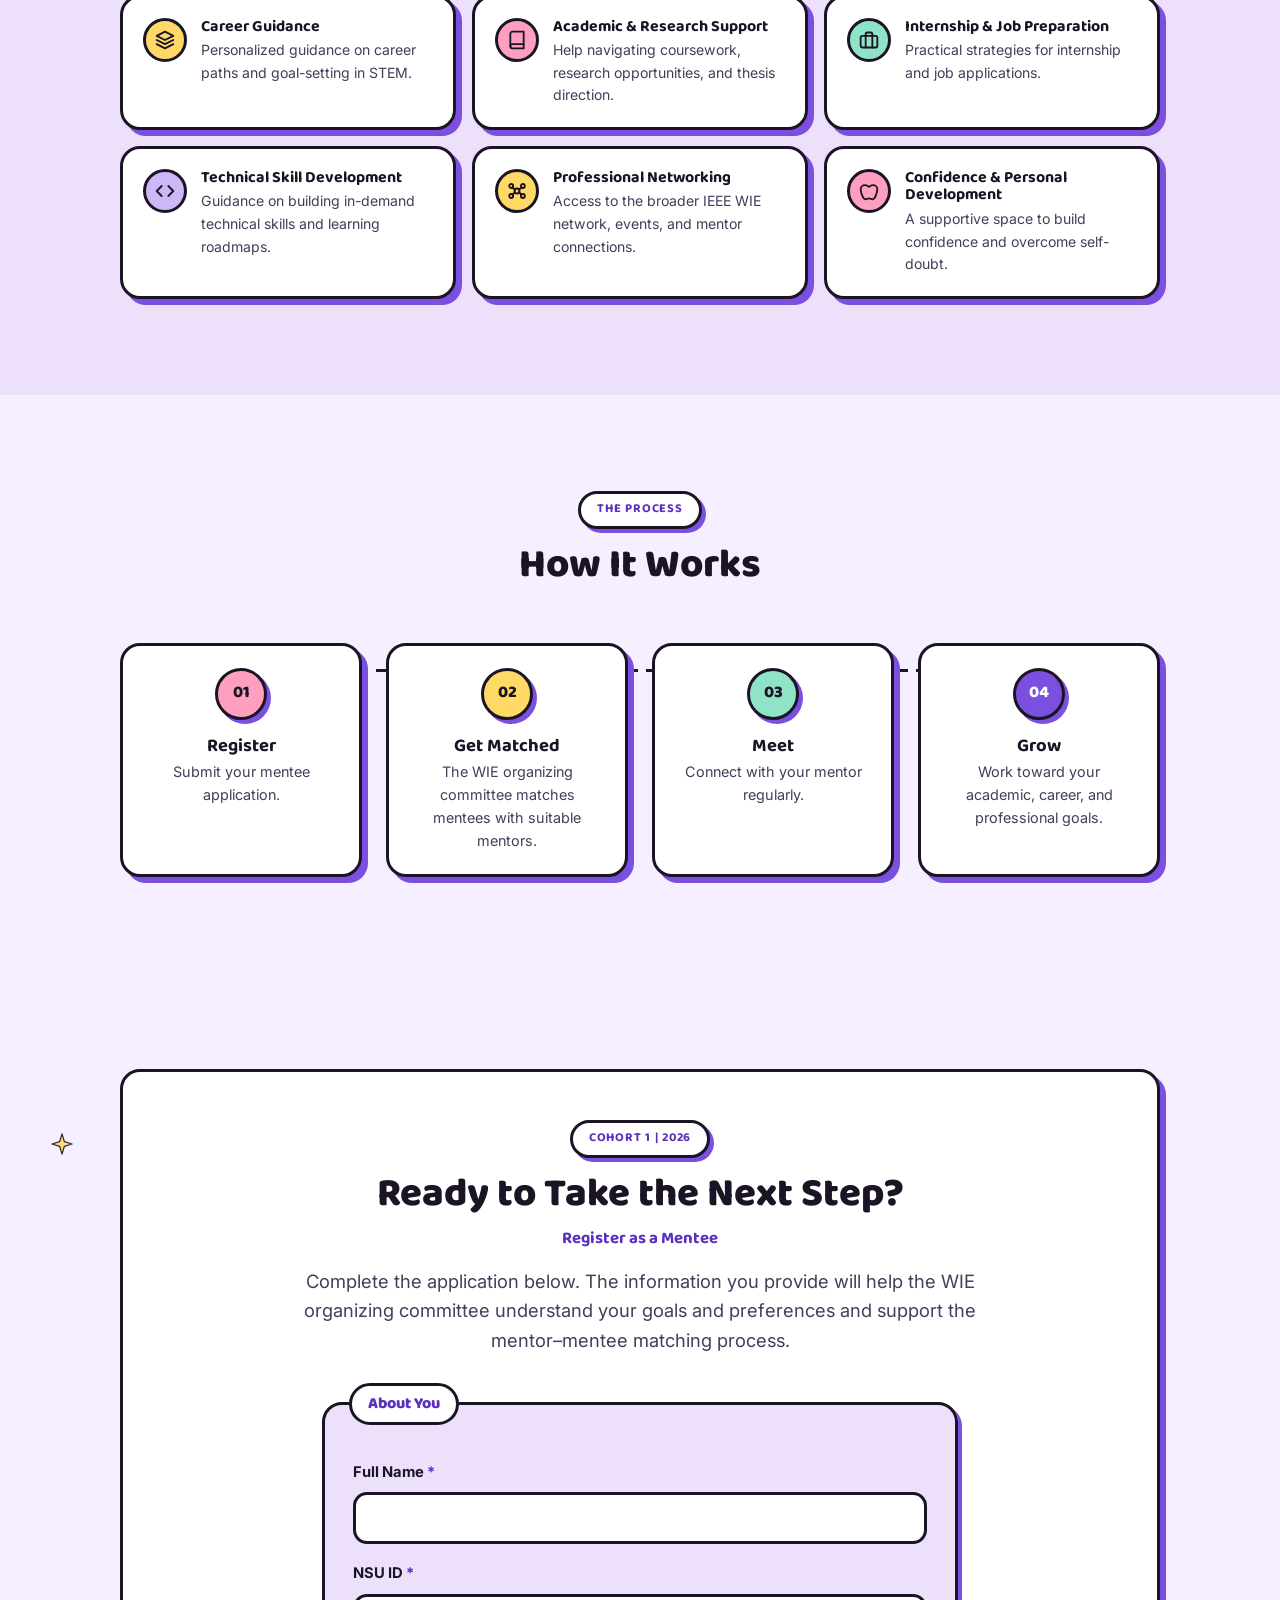
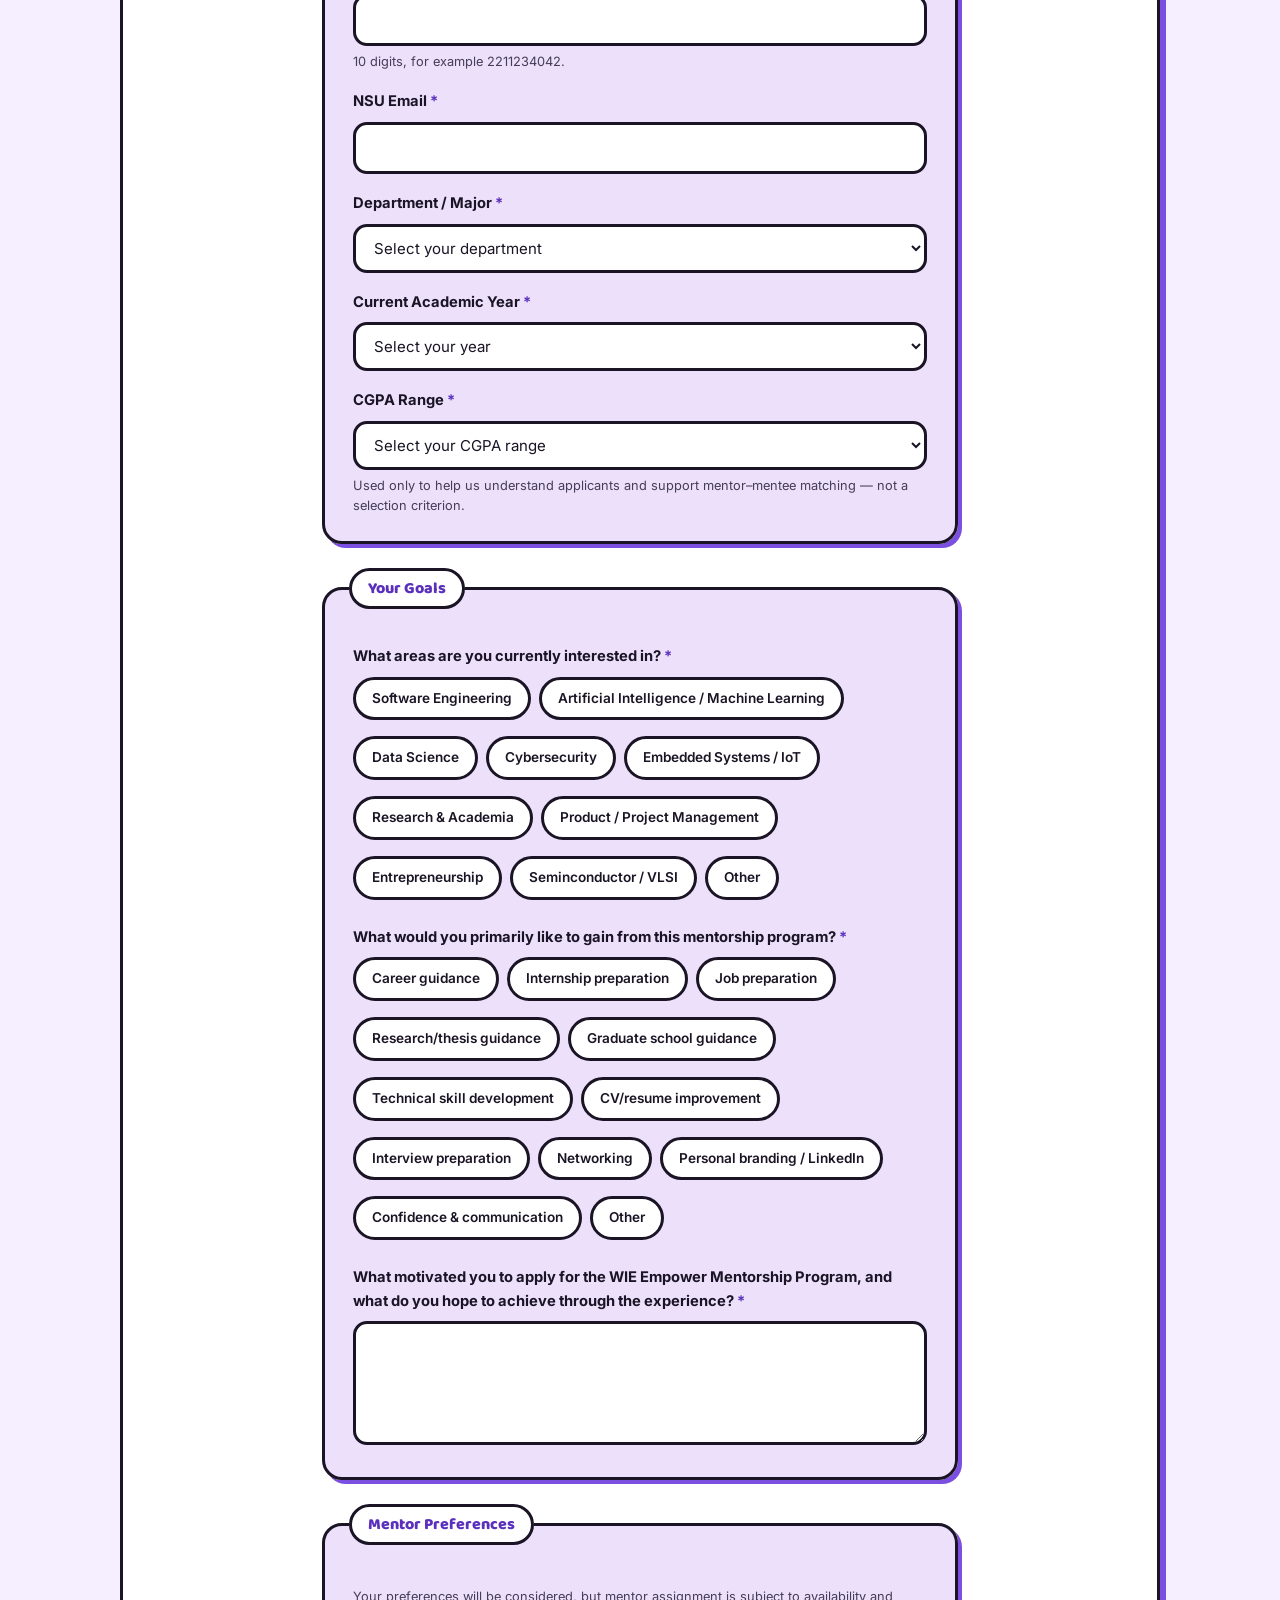
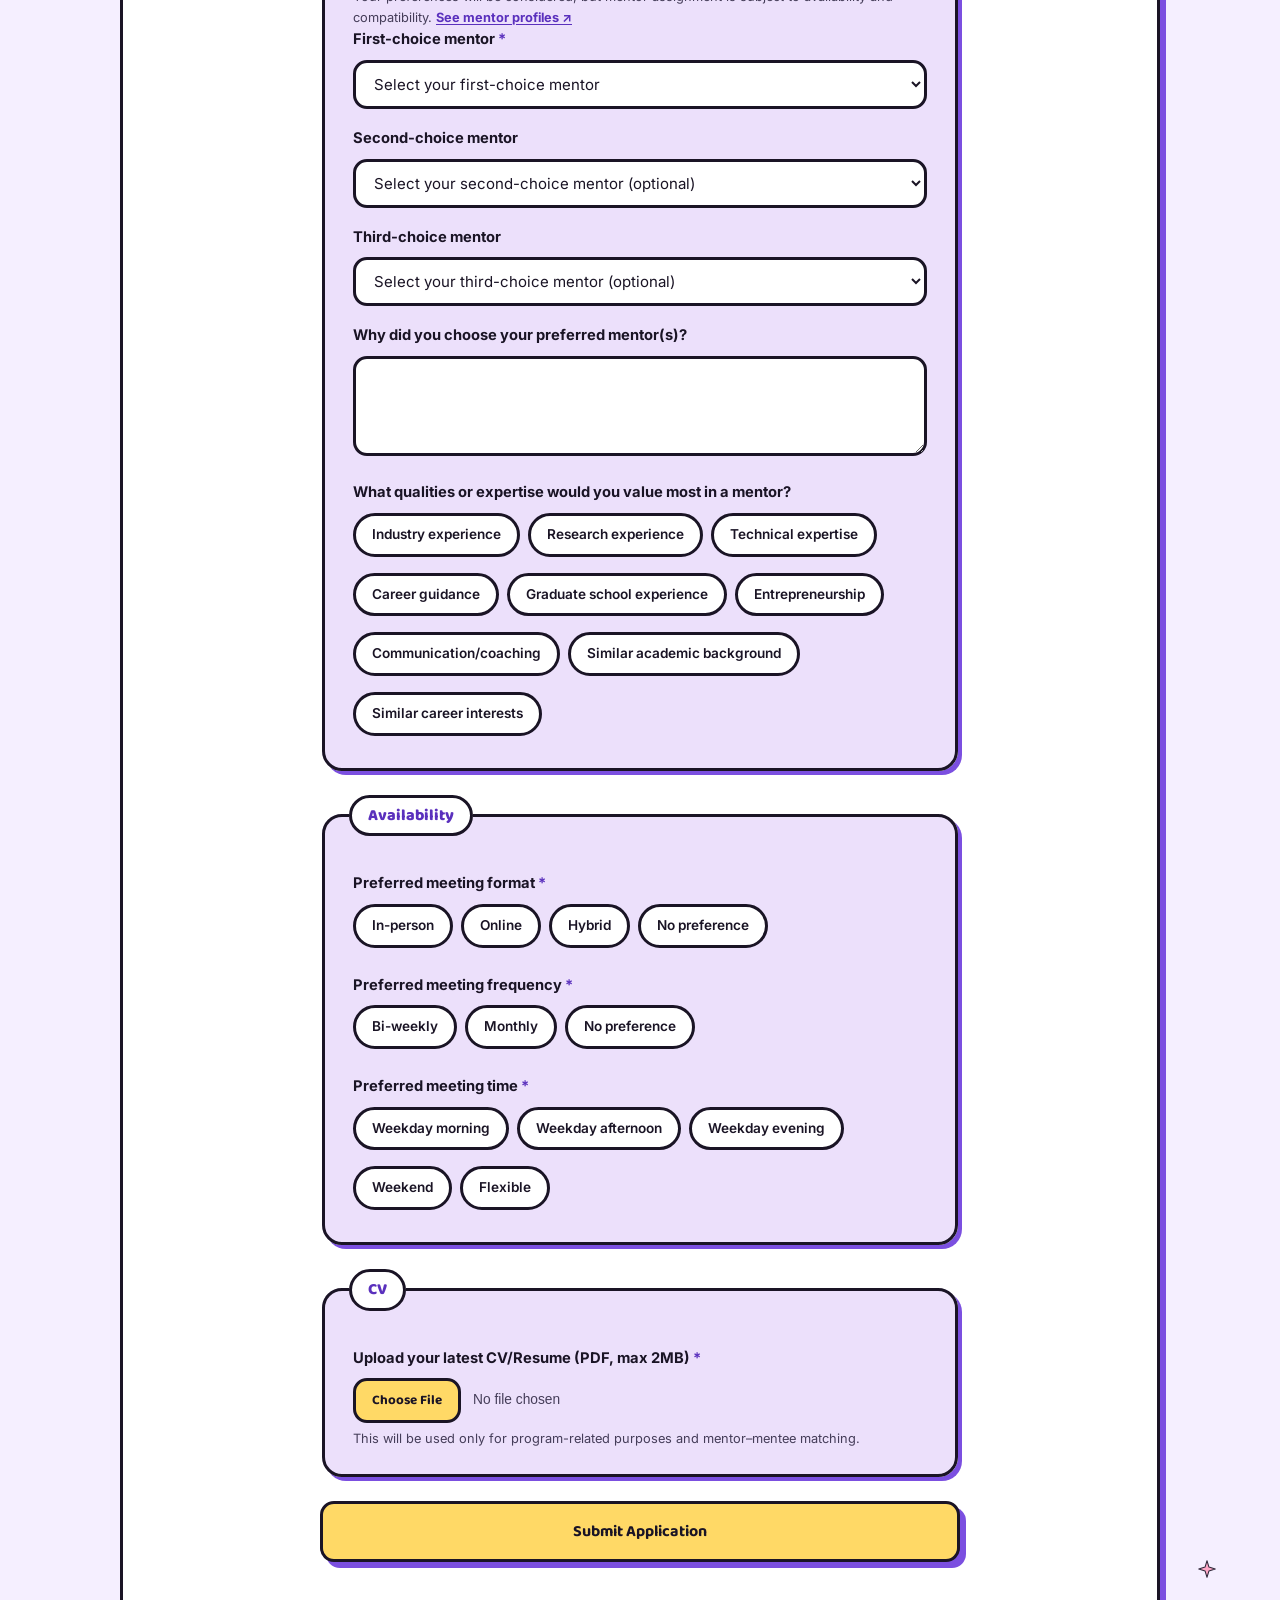
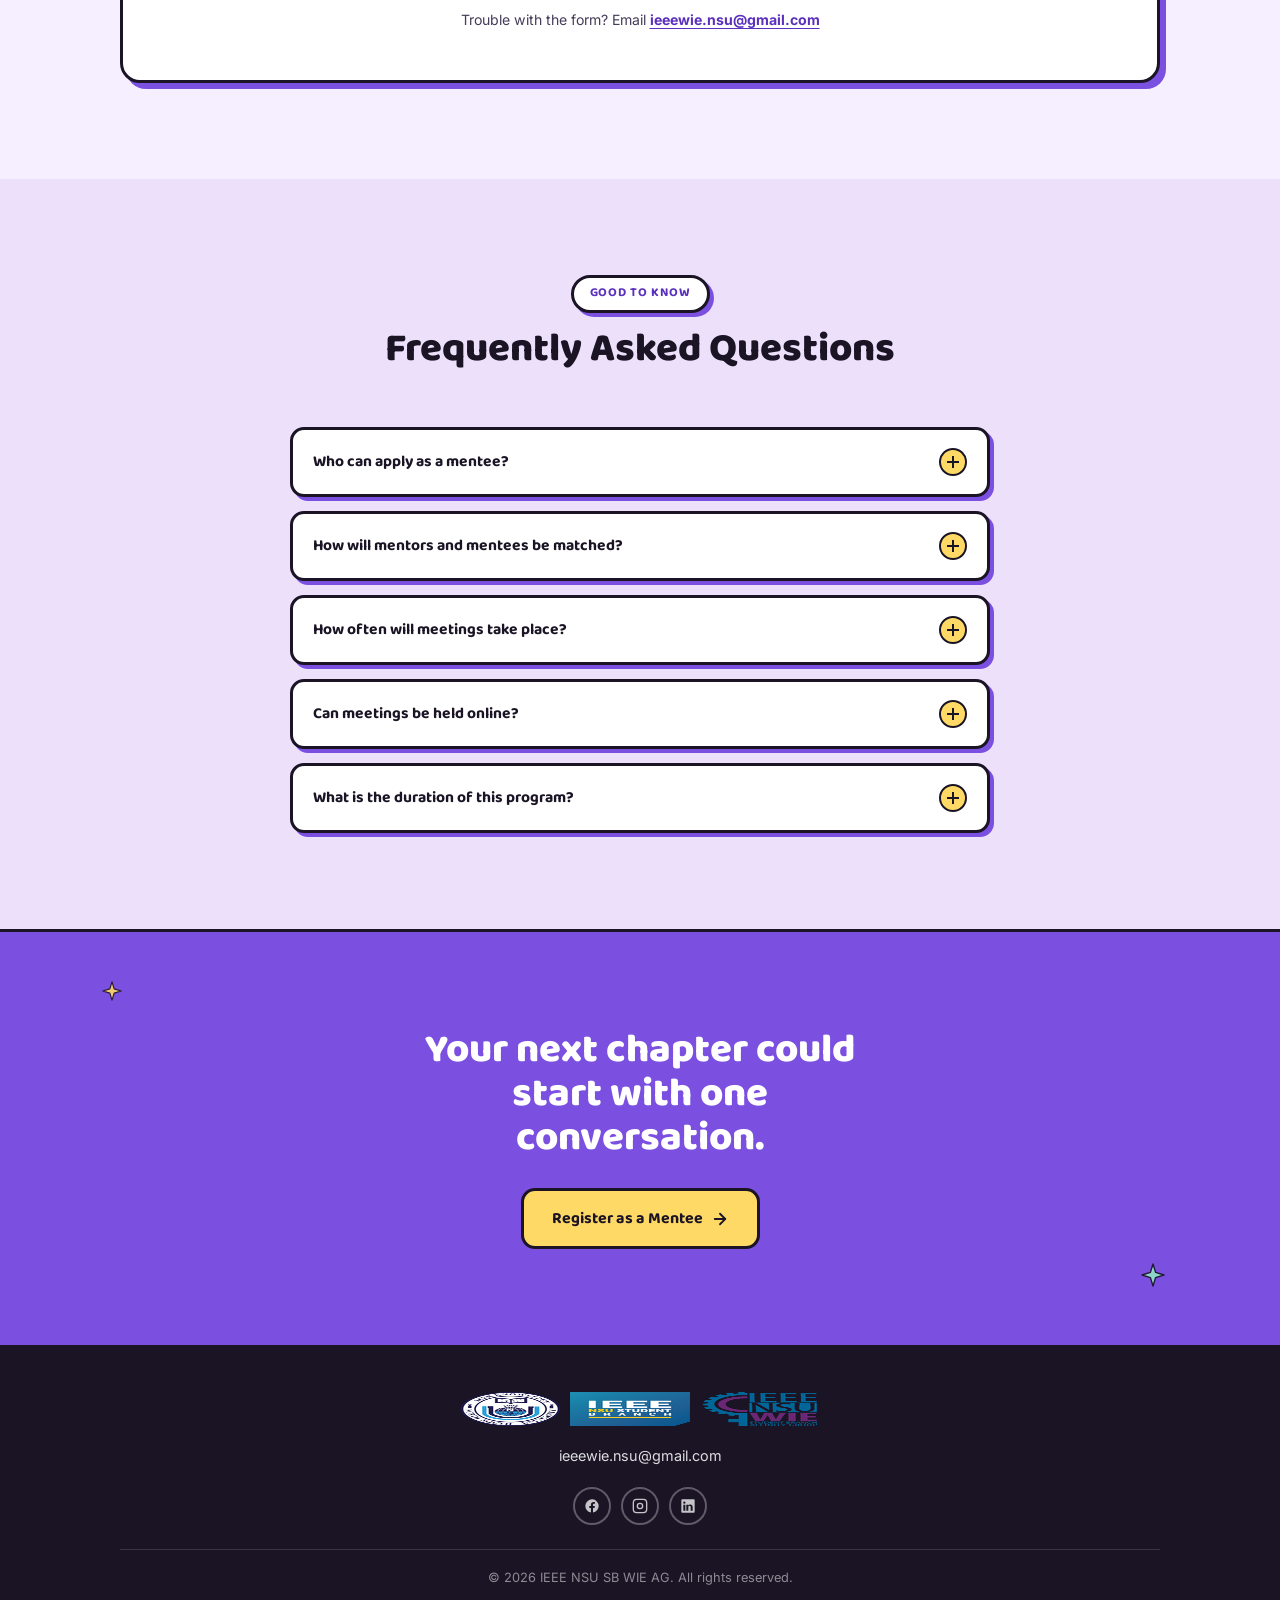
==== commit 683f3ba2: "bug report 1" ====
--- a/index.html
+++ b/index.html
@@ -25,16 +25,16 @@
 <header class="site-header" id="siteHeader">
   <div class="container">
     <div class="brand">
-      <img src="assets/images/nsu_logo.png" alt="IEEE NSU Student Branch logo" />
-      <img src="assets/images/ieee-nsu-logo.png" alt="IEEE NSU Student Branch logo" />
-      <img src="assets/images/wie-logo.png" alt="" aria-hidden="true" style="height:30px;" />
+      <img src="assets/images/nsu_logo.png" width="99" height="120" alt="IEEE NSU Student Branch logo" />
+      <img src="assets/images/ieee-nsu-logo.png" width="120" height="120" alt="IEEE NSU Student Branch logo" />
+      <img src="assets/images/wie-logo.png" width="120" height="120" alt="" aria-hidden="true" style="height:30px;" />
       <div class="brand-text">
         <strong>WIE Mentorship</strong>
         <span>Cohort 1 | 2026</span>
       </div>
     </div>
     <div class="header-actions">
-      <a href="mentors.html" class="btn btn-ghost header-cta">About Mentors</a>
+      <a href="mentors.html" class="btn btn-ghost header-cta header-cta-secondary">About Mentors</a>
       <a href="#register" class="btn btn-primary header-cta">Register</a>
     </div>
   </div>
@@ -51,7 +51,7 @@
 
     <div class="container">
       <div class="hero-lockup" data-reveal>
-        <img src="assets/images/wie-logo.png" alt="IEEE NSU SB WIE Affinity Group logo" />
+        <img src="assets/images/wie-logo.png" width="120" height="120" alt="IEEE NSU SB WIE Affinity Group logo" />
         <span>IEEE NSU SB WIE Affinity Group</span>
       </div>
 
@@ -264,7 +264,13 @@
 
             <div class="form-field">
               <label for="nsuId">NSU ID <span class="req">*</span></label>
-              <input type="text" id="nsuId" name="nsuId" inputmode="numeric" required />
+              <!-- inputmode only picks the phone keyboard; pattern is what actually
+                   validates. Keep in sync with NSU_ID_PATTERN in apps-script/Code.gs. -->
+              <input type="text" id="nsuId" name="nsuId" inputmode="numeric"
+                     pattern="[0-9]{10}" minlength="10" maxlength="10"
+                     autocomplete="off" required />
+              <p class="field-hint">10 digits, for example 2211234042.</p>
+              <p class="field-error is-hidden" id="nsuIdError"></p>
             </div>
 
             <div class="form-field">
@@ -346,18 +352,24 @@
             <legend>Availability</legend>
 
             <div class="form-field">
-              <span class="form-field-label">Preferred meeting format <span class="req">*</span></span>
-              <div class="radio-grid" id="meetingFormatGroup"></div>
-            </div>
-
-            <div class="form-field">
-              <span class="form-field-label">Preferred meeting frequency <span class="req">*</span></span>
-              <div class="radio-grid" id="meetingFrequencyGroup"></div>
-            </div>
-
-            <div class="form-field">
-              <span class="form-field-label">Preferred meeting time <span class="req">*</span></span>
-              <div class="radio-grid" id="meetingTimeGroup"></div>
+              <span class="form-field-label" id="meetingFormatLabel">Preferred meeting format <span class="req">*</span></span>
+              <div class="radio-grid" id="meetingFormatGroup" role="radiogroup"
+                   aria-required="true" aria-labelledby="meetingFormatLabel"></div>
+              <p class="field-error is-hidden" id="meetingFormatError">Please choose a meeting format.</p>
+            </div>
+
+            <div class="form-field">
+              <span class="form-field-label" id="meetingFrequencyLabel">Preferred meeting frequency <span class="req">*</span></span>
+              <div class="radio-grid" id="meetingFrequencyGroup" role="radiogroup"
+                   aria-required="true" aria-labelledby="meetingFrequencyLabel"></div>
+              <p class="field-error is-hidden" id="meetingFrequencyError">Please choose how often you'd like to meet.</p>
+            </div>
+
+            <div class="form-field">
+              <span class="form-field-label" id="meetingTimeLabel">Preferred meeting time <span class="req">*</span></span>
+              <div class="radio-grid" id="meetingTimeGroup" role="radiogroup"
+                   aria-required="true" aria-labelledby="meetingTimeLabel"></div>
+              <p class="field-error is-hidden" id="meetingTimeError">Please choose a preferred meeting time.</p>
             </div>
           </fieldset>
 
@@ -368,6 +380,7 @@
               <label for="cvFile">Upload your latest CV/Resume (PDF, max 2MB) <span class="req">*</span></label>
               <input type="file" id="cvFile" name="cvFile" accept="application/pdf" required />
               <p class="field-hint">This will be used only for program-related purposes and mentor–mentee matching.</p>
+              <p class="field-hint is-hidden" id="cvSizeNote"></p>
               <p class="field-error is-hidden" id="cvFileError"></p>
             </div>
           </fieldset>
@@ -376,6 +389,12 @@
             <button type="submit" class="btn btn-primary btn-block" id="submitBtn">
               <span class="btn-label">Submit Application</span>
             </button>
+            <div class="form-progress is-hidden" id="formProgress">
+              <!-- Indeterminate by design: a percentage is not obtainable here. See the
+                   "Submit progress" comment in js/form.js before changing this. -->
+              <div class="form-progress-track" role="progressbar" aria-labelledby="formProgressLabel"></div>
+              <p class="form-progress-label" id="formProgressLabel">Sending your application…</p>
+            </div>
             <p class="form-status" id="formStatus" role="status" aria-live="polite"></p>
           </div>
         </form>
@@ -477,9 +496,9 @@
 <footer class="site-footer">
   <div class="container">
     <div class="footer-brand">
-      <img src="assets/images/nsu_logo.png" alt="IEEE NSU Student Branch logo" />
-      <img src="assets/images/ieee-nsu-logo.png" alt="IEEE NSU Student Branch logo" />
-      <img src="assets/images/wie-logo.png" alt="" aria-hidden="true" />
+      <img src="assets/images/nsu_logo.png" width="99" height="120" alt="IEEE NSU Student Branch logo" />
+      <img src="assets/images/ieee-nsu-logo.png" width="120" height="120" alt="IEEE NSU Student Branch logo" />
+      <img src="assets/images/wie-logo.png" width="120" height="120" alt="" aria-hidden="true" />
       <!-- <strong>IEEE NSU SB WIE Affinity Group</strong> -->
     </div>
 
--- a/css/style.css
+++ b/css/style.css
@@ -245,13 +245,18 @@
   gap: 12px;
 }
 
+/* The brand used to be `flex: 1 1 auto` with `overflow: hidden`, which made it the only
+   element in the header that could give way. Because the logos are flex-shrink: 0, they
+   didn't scale down — they were simply clipped by the overflow, so on a 375px phone the
+   logo strip lost pixels while both CTAs kept their full desktop width. The logos are the
+   identity here: they never shrink and never clip. What yields, in order, is the secondary
+   CTA, then the brand text. */
 .brand {
   display: flex;
   align-items: center;
   gap: 8px;
   min-width: 0;
-  flex: 1 1 auto;
-  overflow: hidden;
+  flex: 0 1 auto;
 }
 
 .brand img {
@@ -260,7 +265,10 @@
   flex-shrink: 0;
 }
 
+/* Hidden on the narrowest phones (see the 360px breakpoint): below that the logo strip
+   plus Register already fills the bar, and the report's priority is logos over wordmark. */
 .brand-text {
+  display: none;
   min-width: 0;
   line-height: 1.05;
 }
@@ -297,6 +305,13 @@
   flex-shrink: 0;
   padding: 10px 16px;
   font-size: 0.86rem;
+}
+
+/* The second CTA is what gives way first on small screens — deliberately kept as a
+   display toggle rather than letting the buttons squash, since a shrunken button with
+   ellipsised text is worse than no button. Restored at 480px. */
+.header-cta-secondary {
+  display: none;
 }
 
 /* ---------- Decorative elements ---------- */
@@ -718,6 +733,14 @@
   outline-offset: 2px;
 }
 
+/* Marks a required single-choice group the applicant skipped. The chips carry the
+   highlight because the inputs themselves are opacity:0 — there is no control to outline,
+   and the group as a whole is what's missing an answer. */
+.radio-grid[aria-invalid="true"] .chip span {
+  border-color: #c23a5e;
+  background: #fff5f8;
+}
+
 .chip:hover span { transform: translate(-1px, -1px); }
 
 .form-field input[type="file"] {
@@ -745,6 +768,47 @@
 }
 
 .form-submit { margin-top: 8px; }
+
+/* Submit progress. A CV upload can take 20s+ on a slow mobile connection; without visible
+   movement applicants assume the form has frozen and submit again. */
+.form-progress { margin-top: 16px; }
+
+/* Always indeterminate — a real percentage isn't obtainable against an Apps Script Web App
+   (see the "Submit progress" comment in js/form.js). A moving barber-pole says "still
+   working" without claiming to know how far along it is. */
+.form-progress-track {
+  height: 20px;
+  background: var(--white);
+  border: var(--outline) solid var(--ink);
+  border-radius: var(--r-sm);
+  overflow: hidden;
+  background-image: repeating-linear-gradient(
+    -45deg,
+    var(--purple) 0 10px,
+    var(--purple-deep) 10px 20px
+  );
+  background-size: 28px 100%;
+  animation: form-progress-stripes 700ms linear infinite;
+}
+
+@keyframes form-progress-stripes {
+  to { background-position: 28px 0; }
+}
+
+/* With animation suppressed the stripes freeze, and a full, static bar reads as "finished"
+   — worse than showing nothing. Drop the bar and let the elapsed-time label do the work. */
+@media (prefers-reduced-motion: reduce) {
+  .form-progress-track { display: none; }
+  .form-progress-label { margin-top: 0; }
+}
+
+.form-progress-label {
+  margin-top: 10px;
+  font-size: 0.82rem;
+  font-weight: 700;
+  text-align: center;
+  color: var(--text-body);
+}
 
 .form-status {
   margin-top: 14px;
@@ -1285,9 +1349,18 @@
    Breakpoints (mobile-first — base styles above are the 360px baseline)
    ========================================================================== */
 
+/* Logo strip (108px) + Register (94px) + gaps leaves ~106px here — enough for the
+   wordmark to render without ellipsis. */
+@media (min-width: 360px) {
+  .brand-text { display: block; }
+}
+
 @media (min-width: 480px) {
   .highlight-grid { grid-template-columns: 1fr 1fr; }
   .steps { grid-template-columns: 1fr 1fr; }
+
+  /* Room for both CTAs alongside the logos and wordmark from here up. */
+  .header-cta-secondary { display: inline-flex; }
 }
 
 @media (min-width: 640px) {
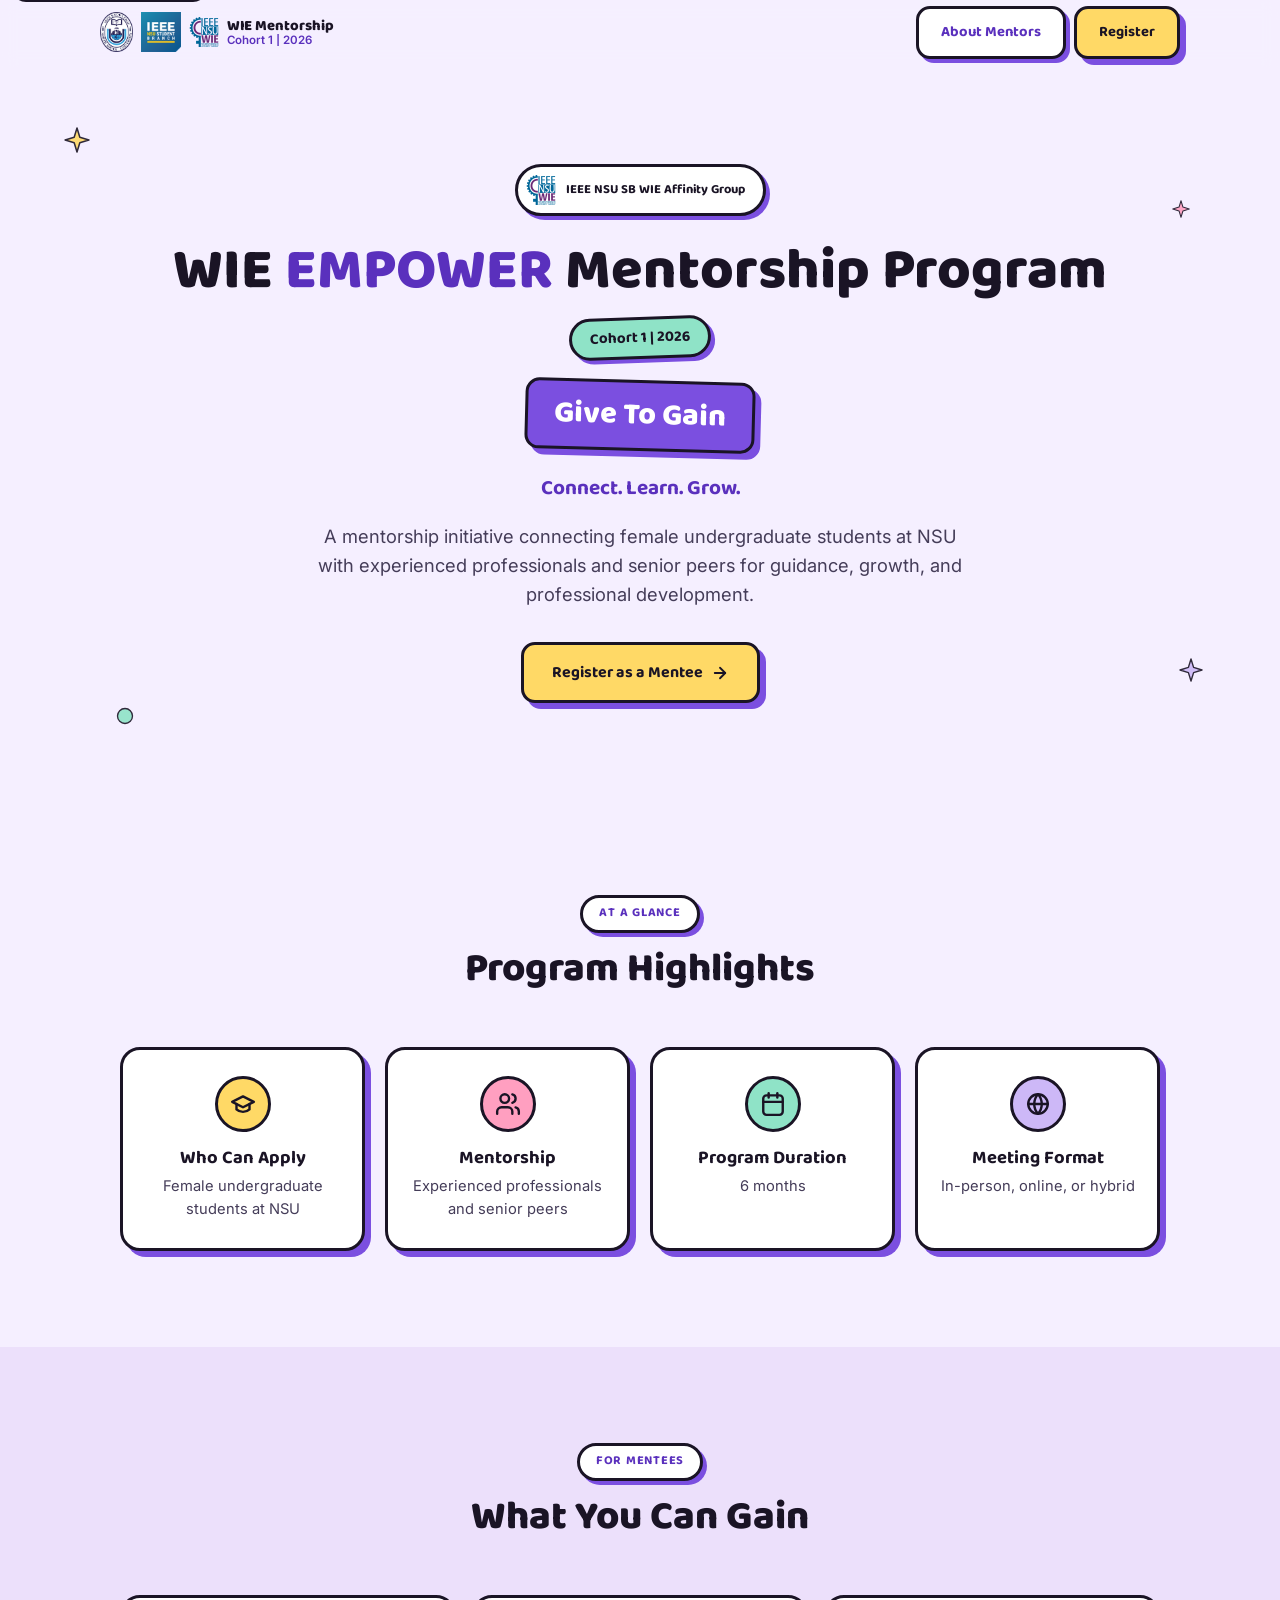
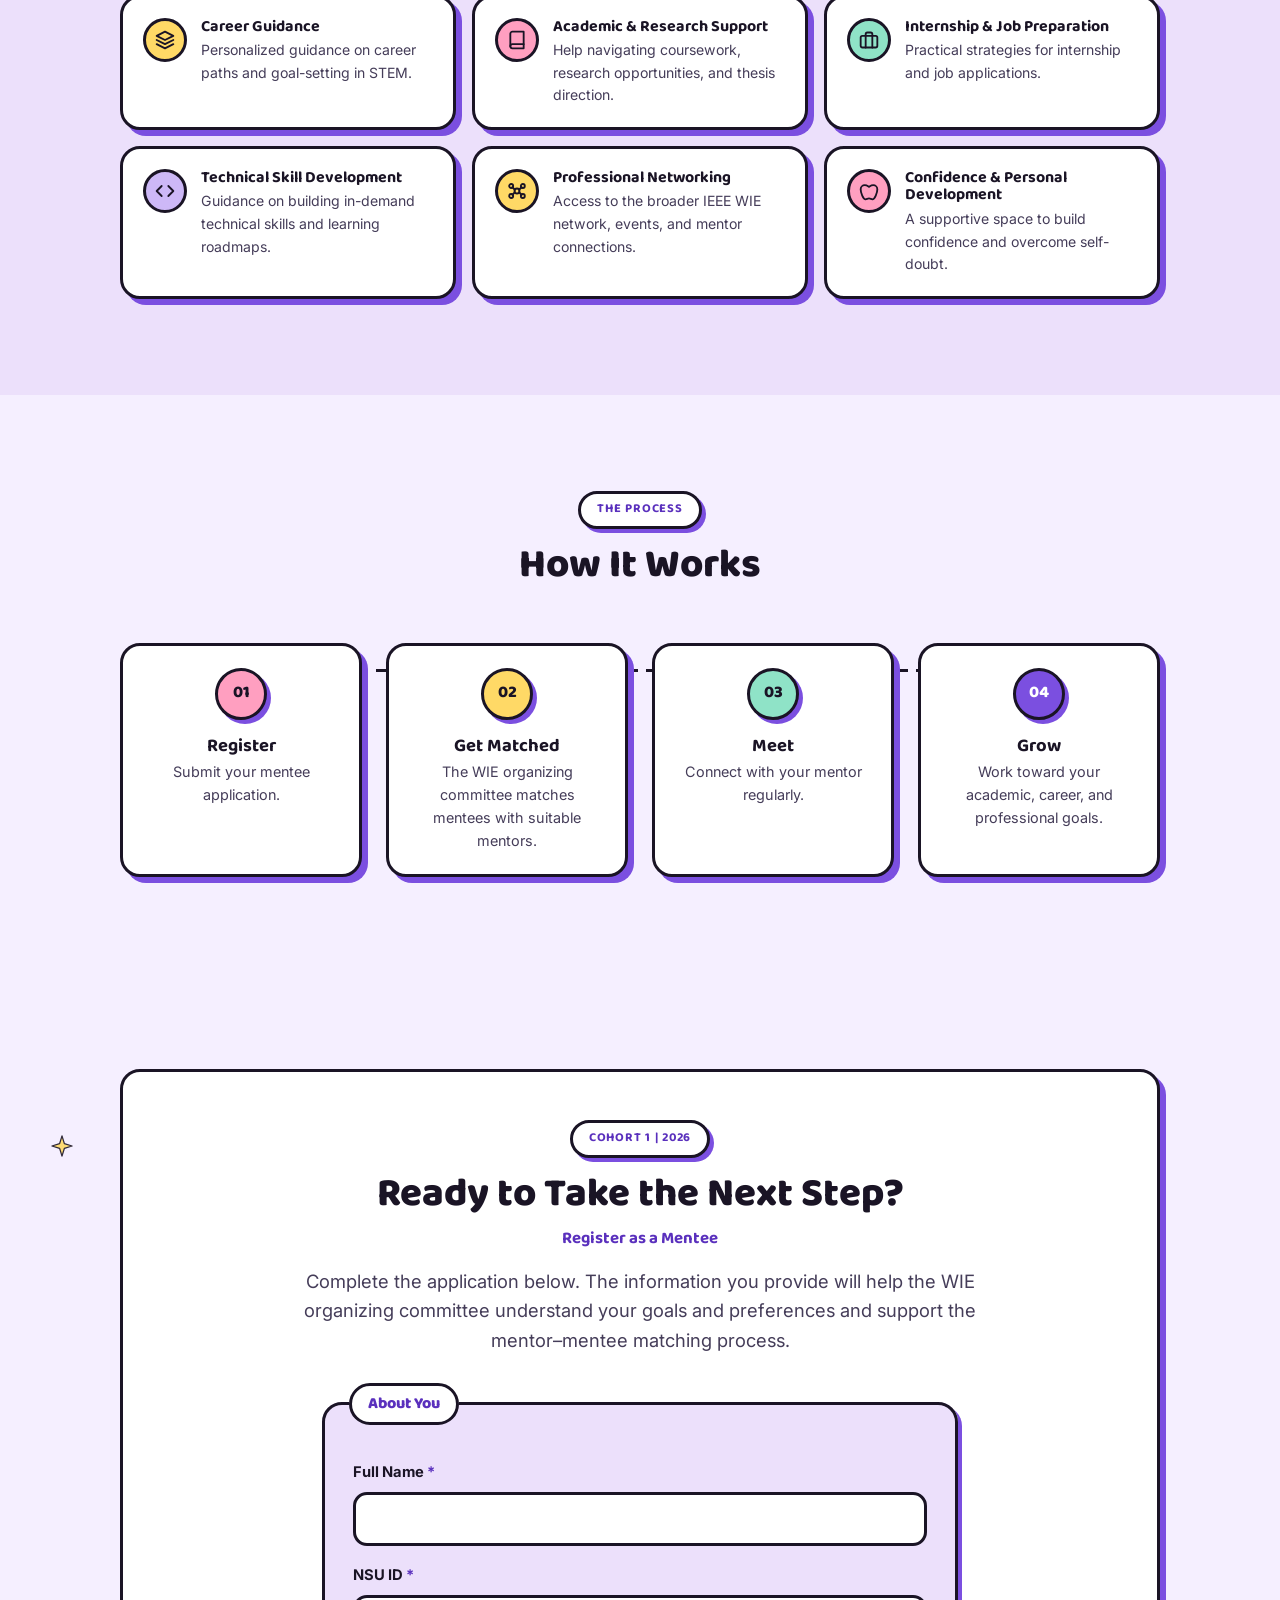
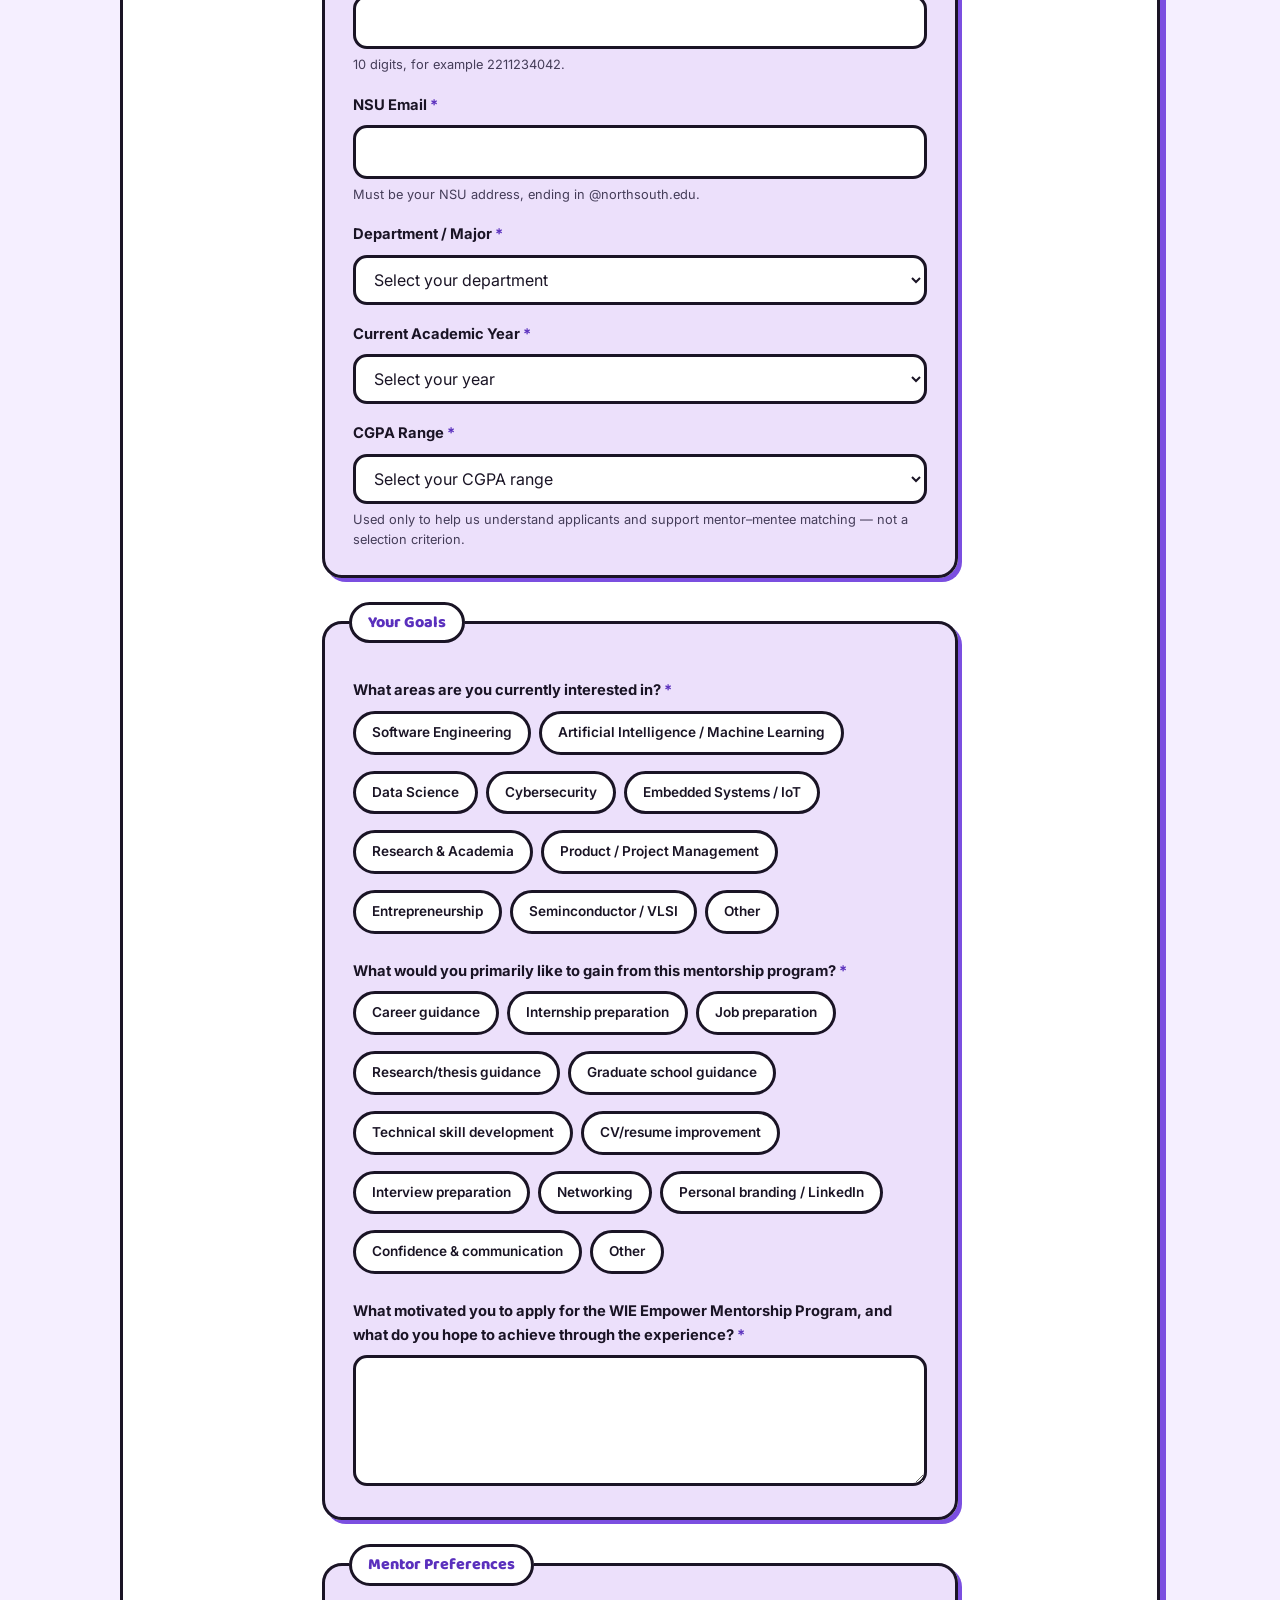
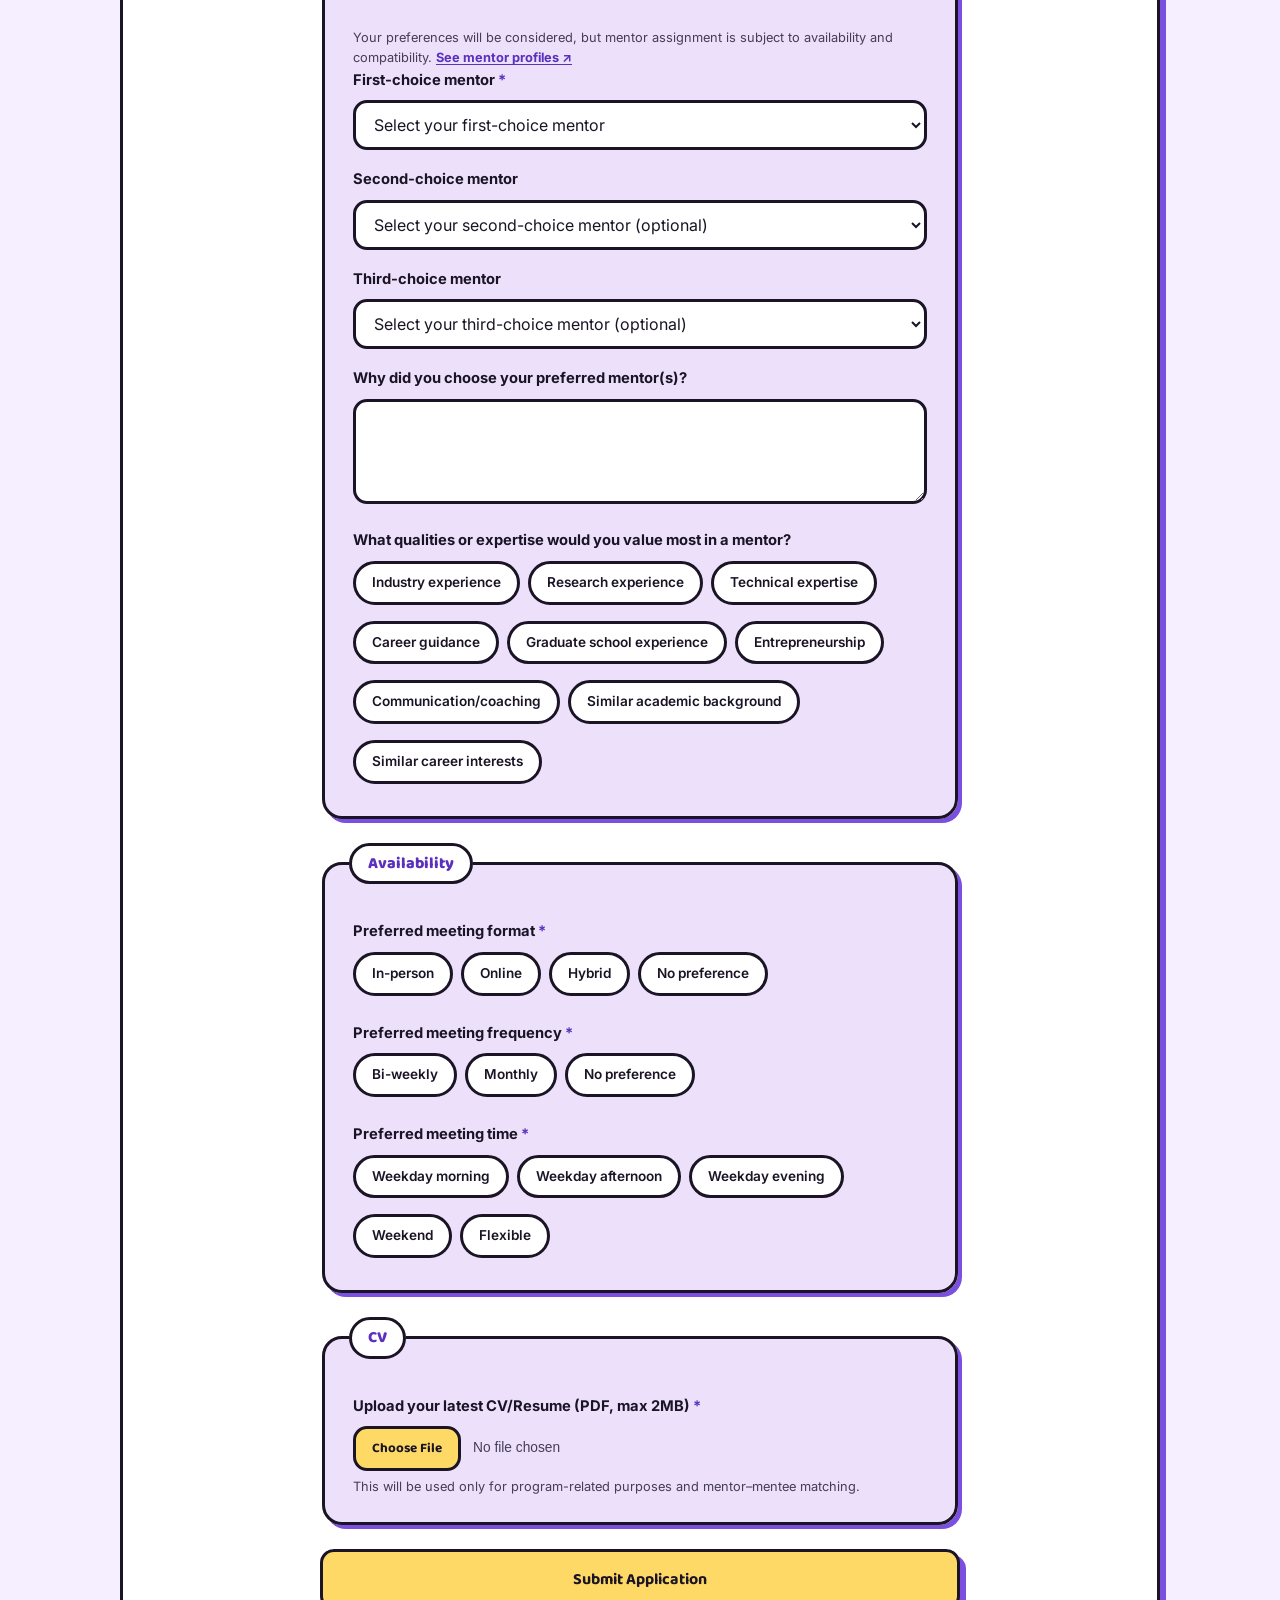
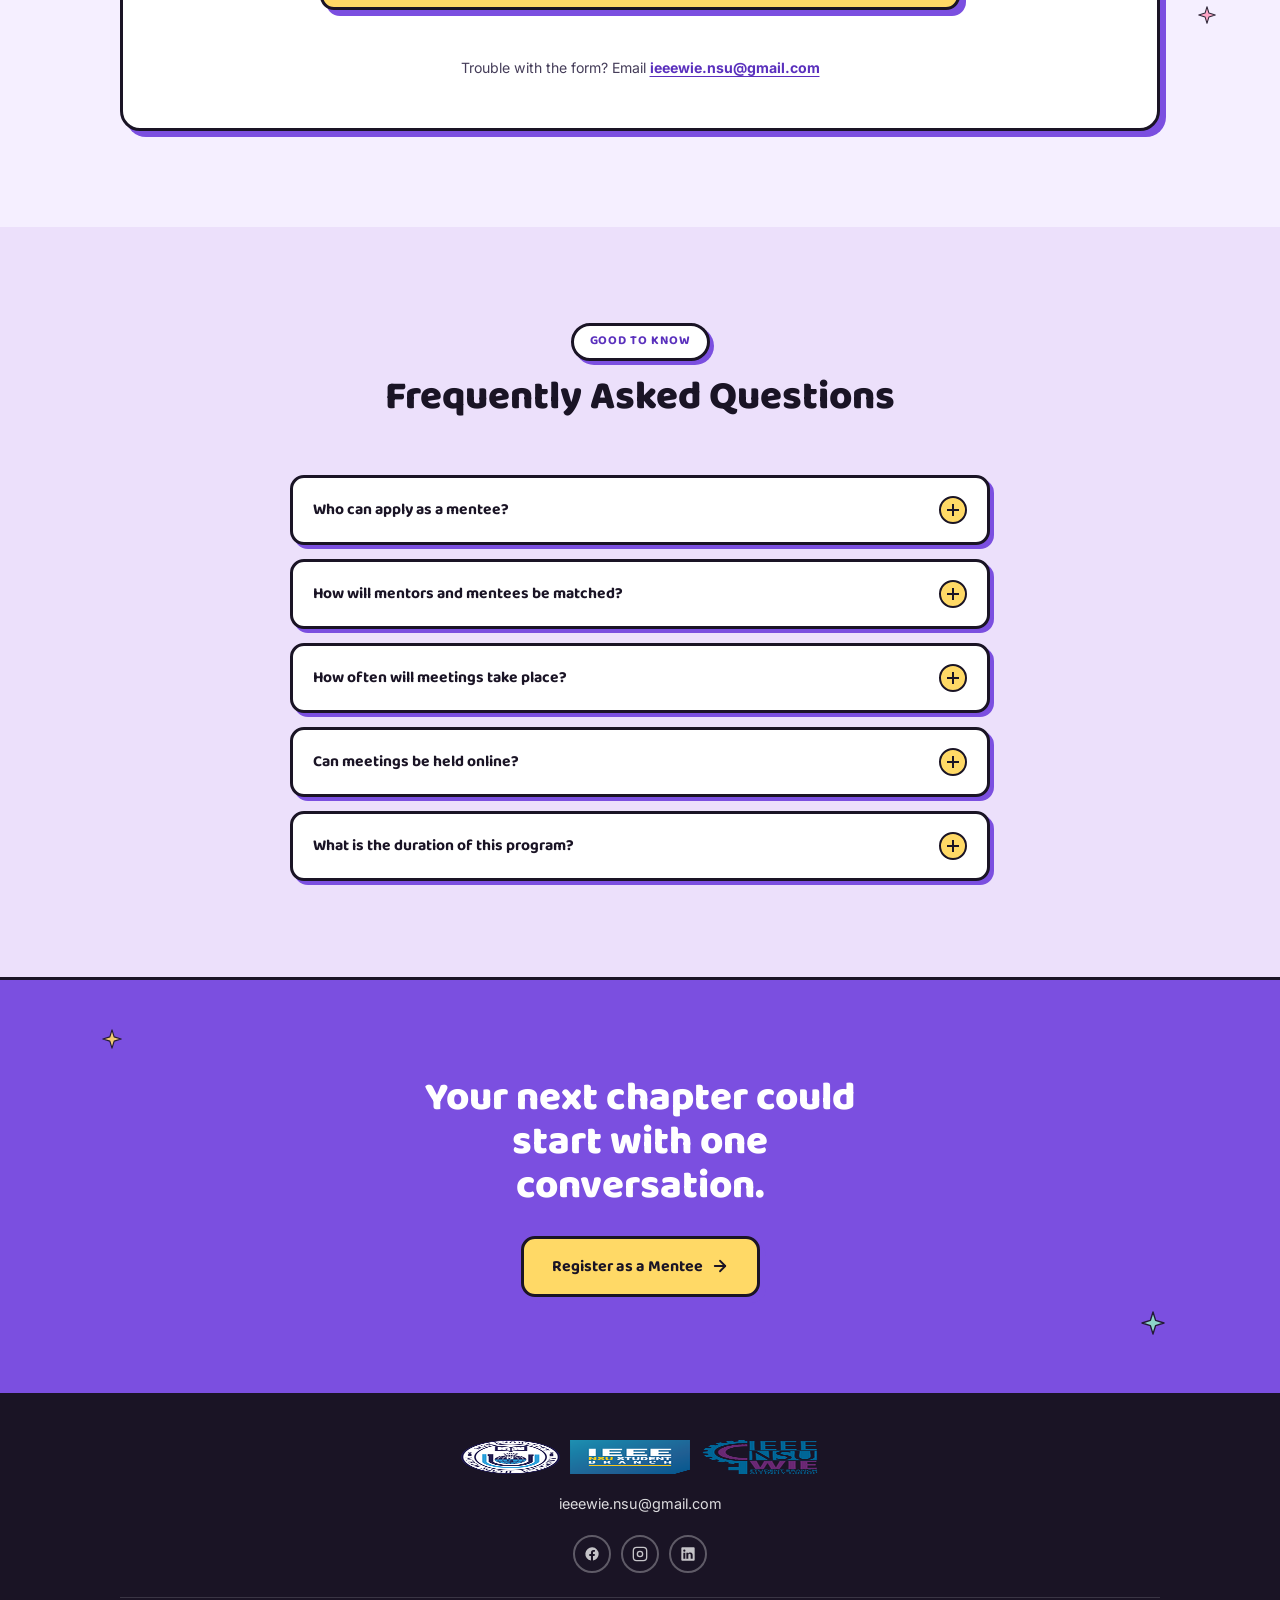
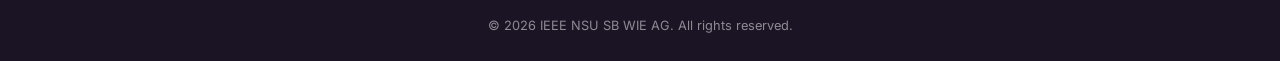
==== commit 4556305b: "last changes" ====
--- a/index.html
+++ b/index.html
@@ -275,7 +275,12 @@
 
             <div class="form-field">
               <label for="nsuEmail">NSU Email <span class="req">*</span></label>
+              <!-- The @northsouth.edu rule lives in js/form.js rather than in a pattern
+                   attribute, so the domain can be matched case-insensitively, and again in
+                   apps-script/Code.gs because this one is trivially bypassed. -->
               <input type="email" id="nsuEmail" name="nsuEmail" autocomplete="email" required />
+              <p class="field-hint">Must be your NSU address, ending in @northsouth.edu.</p>
+              <p class="field-error is-hidden" id="nsuEmailError"></p>
             </div>
 
             <div class="form-field">
--- a/css/style.css
+++ b/css/style.css
@@ -643,7 +643,11 @@
 .form-field textarea {
   width: 100%;
   font: inherit;
-  font-size: 0.94rem;
+  /* Exactly 1rem/16px, and not a hair under. iOS Safari zooms the whole page in on any
+     focused form control smaller than 16px and does not zoom back out, so 0.94rem (15px)
+     made the page lurch sideways on every single field of a long form. This is the one
+     font size on the site that is a functional constraint rather than a design choice. */
+  font-size: 1rem;
   color: var(--ink);
   background: var(--white);
   border: var(--outline) solid var(--ink);
@@ -1001,7 +1005,14 @@
   display: inline-flex;
   align-items: center;
   gap: 6px;
-  margin-bottom: 26px;
+  /* 13px text on its own left a 21px-tall tap target — under the 24px minimum, and well
+     under the 44px iOS asks for. min-height grows the target to 44px and the padding keeps
+     it from collapsing if the text ever wraps; the pulled-in margins cancel the extra
+     height out again, so the link's text stays where it already sat on the page. */
+  min-height: 44px;
+  padding: 10px 0;
+  margin-top: -10px;
+  margin-bottom: 16px;
   font-size: 13px;
   font-weight: 500;
   color: var(--text-body);
